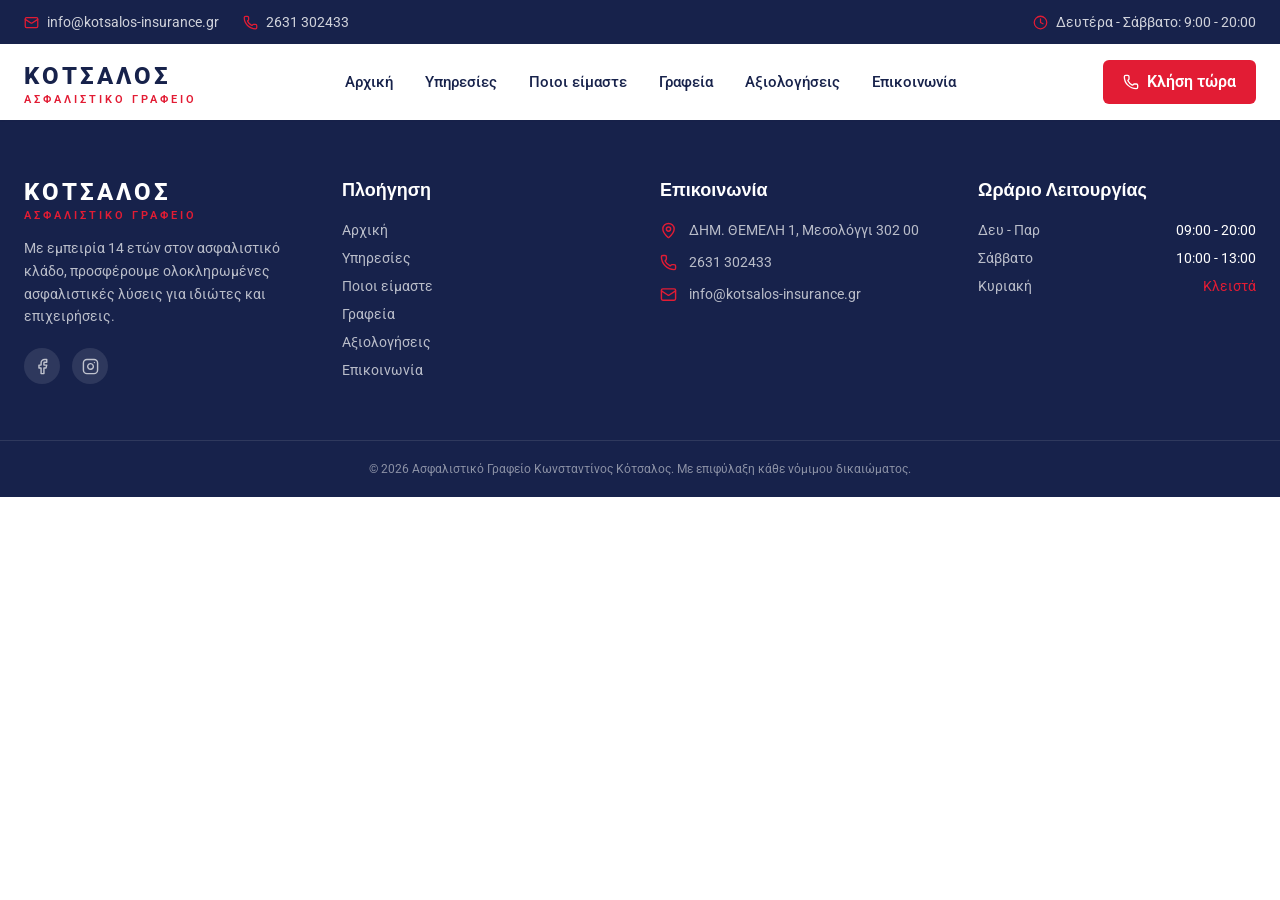
==== index.html @ b22f0c0d "Publish Kotsalos storefront" ====
<!doctype html><html lang="en"><head><meta charset="utf-8"/><meta name="viewport" content="width=device-width,initial-scale=1"/><meta name="theme-color" content="#000000"/><meta name="description" content="A product of emergent.sh"/><link rel="preconnect" href="https://fonts.googleapis.com"/><link rel="preconnect" href="https://fonts.gstatic.com" crossorigin/><link href="https://fonts.googleapis.com/css2?family=Inter:wght@600&display=swap" rel="stylesheet"/><title>Emergent | Fullstack App</title><script>window.addEventListener("error",function(e){e.error instanceof DOMException&&"DataCloneError"===e.error.name&&e.message&&e.message.includes("PerformanceServerTiming")&&(e.stopImmediatePropagation(),e.preventDefault())},!0)</script><script src="https://assets.emergent.sh/scripts/emergent-main.js"></script><script defer="defer" src="./static/js/main.cb8758e9.js"></script><link href="./static/css/main.21a7043f.css" rel="stylesheet"></head><body><noscript>You need to enable JavaScript to run this app.</noscript><div id="root"></div><script>!function(e,r){var t,s,o,i;r.__SV||(window.posthog=r,r._i=[],r.init=function(n,a,p){function c(e,r){var t=r.split(".");2==t.length&&(e=e[t[0]],r=t[1]),e[r]=function(){e.push([r].concat(Array.prototype.slice.call(arguments,0)))}}(o=e.createElement("script")).type="text/javascript",o.crossOrigin="anonymous",o.async=!0,o.src=a.api_host.replace(".i.posthog.com","-assets.i.posthog.com")+"/static/array.js",(i=e.getElementsByTagName("script")[0]).parentNode.insertBefore(o,i);var g=r;for(void 0!==p?g=r[p]=[]:p="posthog",g.people=g.people||[],g.toString=function(e){var r="posthog";return"posthog"!==p&&(r+="."+p),e||(r+=" (stub)"),r},g.people.toString=function(){return g.toString(1)+".people (stub)"},t="init me ws ys ps bs capture je Di ks register register_once register_for_session unregister unregister_for_session Ps getFeatureFlag getFeatureFlagPayload isFeatureEnabled reloadFeatureFlags updateEarlyAccessFeatureEnrollment getEarlyAccessFeatures on onFeatureFlags onSurveysLoaded onSessionId getSurveys getActiveMatchingSurveys renderSurvey canRenderSurvey canRenderSurveyAsync identify setPersonProperties group resetGroups setPersonPropertiesForFlags resetPersonPropertiesForFlags setGroupPropertiesForFlags resetGroupPropertiesForFlags reset get_distinct_id getGroups get_session_id get_session_replay_url alias set_config startSessionRecording stopSessionRecording sessionRecordingStarted captureException loadToolbar get_property getSessionProperty Es $s createPersonProfile Is opt_in_capturing opt_out_capturing has_opted_in_capturing has_opted_out_capturing clear_opt_in_out_capturing Ss debug xs getPageViewId captureTraceFeedback captureTraceMetric".split(" "),s=0;s<t.length;s++)c(g,t[s]);r._i.push([n,a,p])},r.__SV=1)}(document,window.posthog||[]),posthog.init("phc_DbsPb39SRc8z3EiQ6Dhj6ikv4H4rTKcht9d4sZSesceP",{api_host:"https://ap.emergent.sh",person_profiles:"identified_only",session_recording:{recordCrossOriginIframes:!0,capturePerformance:!1}})</script></body></html>
---- static/css/main.21a7043f.css ----
@import url(https://fonts.googleapis.com/css2?family=Rubik:wght@400;500;600;700;800&family=Roboto:wght@300;400;500;700&display=swap);*,::backdrop,:after,:before{--tw-border-spacing-x:0;--tw-border-spacing-y:0;--tw-translate-x:0;--tw-translate-y:0;--tw-rotate:0;--tw-skew-x:0;--tw-skew-y:0;--tw-scale-x:1;--tw-scale-y:1;--tw-pan-x: ;--tw-pan-y: ;--tw-pinch-zoom: ;--tw-scroll-snap-strictness:proximity;--tw-gradient-from-position: ;--tw-gradient-via-position: ;--tw-gradient-to-position: ;--tw-ordinal: ;--tw-slashed-zero: ;--tw-numeric-figure: ;--tw-numeric-spacing: ;--tw-numeric-fraction: ;--tw-ring-inset: ;--tw-ring-offset-width:0px;--tw-ring-offset-color:#fff;--tw-ring-color:#3b82f680;--tw-ring-offset-shadow:0 0 #0000;--tw-ring-shadow:0 0 #0000;--tw-shadow:0 0 #0000;--tw-shadow-colored:0 0 #0000;--tw-blur: ;--tw-brightness: ;--tw-contrast: ;--tw-grayscale: ;--tw-hue-rotate: ;--tw-invert: ;--tw-saturate: ;--tw-sepia: ;--tw-drop-shadow: ;--tw-backdrop-blur: ;--tw-backdrop-brightness: ;--tw-backdrop-contrast: ;--tw-backdrop-grayscale: ;--tw-backdrop-hue-rotate: ;--tw-backdrop-invert: ;--tw-backdrop-opacity: ;--tw-backdrop-saturate: ;--tw-backdrop-sepia: ;--tw-contain-size: ;--tw-contain-layout: ;--tw-contain-paint: ;--tw-contain-style: }

/*
! tailwindcss v3.4.17 | MIT License | https://tailwindcss.com
*/*,:after,:before{border:0 solid #e5e7eb;box-sizing:border-box}:after,:before{--tw-content:""}:host,html{-webkit-text-size-adjust:100%;font-feature-settings:normal;-webkit-tap-highlight-color:transparent;font-family:ui-sans-serif,system-ui,sans-serif,Apple Color Emoji,Segoe UI Emoji,Segoe UI Symbol,Noto Color Emoji;font-variation-settings:normal;line-height:1.5;tab-size:4}body{line-height:inherit}hr{border-top-width:1px;color:inherit;height:0}abbr:where([title]){-webkit-text-decoration:underline dotted;text-decoration:underline dotted}h1,h2,h3,h4,h5,h6{font-size:inherit;font-weight:inherit}a{color:inherit;text-decoration:inherit}b,strong{font-weight:bolder}code,kbd,pre,samp{font-feature-settings:normal;font-family:ui-monospace,SFMono-Regular,Menlo,Monaco,Consolas,Liberation Mono,Courier New,monospace;font-size:1em;font-variation-settings:normal}small{font-size:80%}sub,sup{font-size:75%;line-height:0;position:relative;vertical-align:initial}sub{bottom:-.25em}sup{top:-.5em}table{border-collapse:collapse;border-color:inherit;text-indent:0}button,input,optgroup,select,textarea{font-feature-settings:inherit;color:inherit;font-family:inherit;font-size:100%;font-variation-settings:inherit;font-weight:inherit;letter-spacing:inherit;line-height:inherit;margin:0;padding:0}button,select{text-transform:none}button,input:where([type=button]),input:where([type=reset]),input:where([type=submit]){-webkit-appearance:button;background-color:initial;background-image:none}:-moz-focusring{outline:auto}:-moz-ui-invalid{box-shadow:none}progress{vertical-align:initial}::-webkit-inner-spin-button,::-webkit-outer-spin-button{height:auto}[type=search]{-webkit-appearance:textfield;outline-offset:-2px}::-webkit-search-decoration{-webkit-appearance:none}::-webkit-file-upload-button{-webkit-appearance:button;font:inherit}summary{display:list-item}blockquote,dd,dl,figure,h1,h2,h3,h4,h5,h6,hr,p,pre{margin:0}fieldset{margin:0}fieldset,legend{padding:0}menu,ol,ul{list-style:none;margin:0;padding:0}dialog{padding:0}textarea{resize:vertical}input::placeholder,textarea::placeholder{color:#9ca3af;opacity:1}[role=button],button{cursor:pointer}:disabled{cursor:default}audio,canvas,embed,iframe,img,object,svg,video{display:block;vertical-align:middle}img,video{height:auto;max-width:100%}[hidden]:where(:not([hidden=until-found])){display:none}:root{--background:0 0% 100%;--foreground:0 0% 3.9%;--card:0 0% 100%;--card-foreground:0 0% 3.9%;--popover:0 0% 100%;--popover-foreground:0 0% 3.9%;--primary:0 0% 9%;--primary-foreground:0 0% 98%;--secondary:0 0% 96.1%;--secondary-foreground:0 0% 9%;--muted:0 0% 96.1%;--muted-foreground:0 0% 45.1%;--accent:0 0% 96.1%;--accent-foreground:0 0% 9%;--destructive:0 84.2% 60.2%;--destructive-foreground:0 0% 98%;--border:0 0% 89.8%;--input:0 0% 89.8%;--ring:0 0% 3.9%;--radius:0.5rem}*{border-color:#e5e5e5;border-color:hsl(var(--border))}body{background-color:#fff;background-color:hsl(var(--background));color:#0a0a0a;color:hsl(var(--foreground))}.sr-only{clip:rect(0,0,0,0);border-width:0;height:1px;margin:-1px;overflow:hidden;padding:0;position:absolute;white-space:nowrap;width:1px}.pointer-events-none{pointer-events:none}.pointer-events-auto{pointer-events:auto}.visible{visibility:visible}.invisible{visibility:hidden}.fixed{position:fixed}.absolute{position:absolute}.relative{position:relative}.sticky{position:sticky}.inset-0{inset:0}.inset-x-0{left:0;right:0}.inset-y-0{bottom:0;top:0}.-bottom-10{bottom:-2.5rem}.-bottom-12{bottom:-3rem}.-bottom-8{bottom:-2rem}.-left-12{left:-3rem}.-right-10{right:-2.5rem}.-right-12{right:-3rem}.-right-2{right:-.5rem}.-right-8{right:-2rem}.-top-10{top:-2.5rem}.-top-12{top:-3rem}.bottom-0{bottom:0}.bottom-6{bottom:1.5rem}.left-0{left:0}.left-1{left:.25rem}.left-1\/2{left:50%}.left-2{left:.5rem}.left-6{left:1.5rem}.left-\[50\%\]{left:50%}.right-0{right:0}.right-1{right:.25rem}.right-2{right:.5rem}.right-4{right:1rem}.right-5{right:1.25rem}.right-6{right:1.5rem}.top-0{top:0}.top-1{top:.25rem}.top-1\/2{top:50%}.top-4{top:1rem}.top-5{top:1.25rem}.top-6{top:1.5rem}.top-\[1px\]{top:1px}.top-\[50\%\]{top:50%}.top-\[60\%\]{top:60%}.top-full{top:100%}.z-10{z-index:10}.z-50{z-index:50}.z-\[100\]{z-index:100}.z-\[1\]{z-index:1}.-mx-1{margin-left:-.25rem;margin-right:-.25rem}.mx-auto{margin-left:auto;margin-right:auto}.my-1{margin-bottom:.25rem;margin-top:.25rem}.-ml-4{margin-left:-1rem}.-mt-4{margin-top:-1rem}.mb-1{margin-bottom:.25rem}.mb-12{margin-bottom:3rem}.mb-14{margin-bottom:3.5rem}.mb-16{margin-bottom:4rem}.mb-2{margin-bottom:.5rem}.mb-3{margin-bottom:.75rem}.mb-4{margin-bottom:1rem}.mb-5{margin-bottom:1.25rem}.mb-6{margin-bottom:1.5rem}.mb-8{margin-bottom:2rem}.ml-1{margin-left:.25rem}.ml-auto{margin-left:auto}.mr-2{margin-right:.5rem}.mt-0\.5{margin-top:.125rem}.mt-1{margin-top:.25rem}.mt-1\.5{margin-top:.375rem}.mt-10{margin-top:2.5rem}.mt-14{margin-top:3.5rem}.mt-2{margin-top:.5rem}.mt-24{margin-top:6rem}.mt-3{margin-top:.75rem}.mt-4{margin-top:1rem}.mt-5{margin-top:1.25rem}.mt-auto{margin-top:auto}.block{display:block}.flex{display:flex}.inline-flex{display:inline-flex}.table{display:table}.grid{display:grid}.hidden{display:none}.aspect-square{aspect-ratio:1/1}.h-1\.5{height:.375rem}.h-10{height:2.5rem}.h-11{height:2.75rem}.h-14{height:3.5rem}.h-16{height:4rem}.h-2{height:.5rem}.h-2\.5{height:.625rem}.h-3{height:.75rem}.h-3\.5{height:.875rem}.h-32{height:8rem}.h-4{height:1rem}.h-5{height:1.25rem}.h-6{height:1.5rem}.h-64{height:16rem}.h-7{height:1.75rem}.h-72{height:18rem}.h-8{height:2rem}.h-9{height:2.25rem}.h-\[1px\]{height:1px}.h-\[360px\]{height:360px}.h-\[380px\]{height:380px}.h-\[40px\]{height:40px}.h-\[70px\]{height:70px}.h-\[76px\]{height:76px}.h-\[var\(--radix-navigation-menu-viewport-height\)\]{height:var(--radix-navigation-menu-viewport-height)}.h-\[var\(--radix-select-trigger-height\)\]{height:var(--radix-select-trigger-height)}.h-auto{height:auto}.h-full{height:100%}.h-px{height:1px}.max-h-\[--radix-context-menu-content-available-height\]{max-height:var(--radix-context-menu-content-available-height)}.max-h-\[--radix-select-content-available-height\]{max-height:var(--radix-select-content-available-height)}.max-h-\[300px\]{max-height:300px}.max-h-\[var\(--radix-dropdown-menu-content-available-height\)\]{max-height:var(--radix-dropdown-menu-content-available-height)}.max-h-screen{max-height:100vh}.min-h-\[60px\]{min-height:60px}.w-1\.5{width:.375rem}.w-10{width:2.5rem}.w-11{width:2.75rem}.w-14{width:3.5rem}.w-16{width:4rem}.w-2{width:.5rem}.w-2\.5{width:.625rem}.w-3{width:.75rem}.w-3\.5{width:.875rem}.w-3\/4{width:75%}.w-4{width:1rem}.w-64{width:16rem}.w-7{width:1.75rem}.w-72{width:18rem}.w-8{width:2rem}.w-9{width:2.25rem}.w-\[100px\]{width:100px}.w-\[1px\]{width:1px}.w-\[70\%\]{width:70%}.w-full{width:100%}.w-max{width:max-content}.w-px{width:1px}.min-w-0{min-width:0}.min-w-10{min-width:2.5rem}.min-w-8{min-width:2rem}.min-w-9{min-width:2.25rem}.min-w-\[12rem\]{min-width:12rem}.min-w-\[8rem\]{min-width:8rem}.min-w-\[var\(--radix-select-trigger-width\)\]{min-width:var(--radix-select-trigger-width)}.max-w-2xl{max-width:42rem}.max-w-7xl{max-width:80rem}.max-w-lg{max-width:32rem}.max-w-max{max-width:max-content}.flex-1{flex:1 1}.shrink-0{flex-shrink:0}.grow{flex-grow:1}.grow-0{flex-grow:0}.basis-full{flex-basis:100%}.caption-bottom{caption-side:bottom}.border-collapse{border-collapse:collapse}.origin-\[--radix-context-menu-content-transform-origin\]{transform-origin:var(--radix-context-menu-content-transform-origin)}.origin-\[--radix-dropdown-menu-content-transform-origin\]{transform-origin:var(--radix-dropdown-menu-content-transform-origin)}.origin-\[--radix-hover-card-content-transform-origin\]{transform-origin:var(--radix-hover-card-content-transform-origin)}.origin-\[--radix-menubar-content-transform-origin\]{transform-origin:var(--radix-menubar-content-transform-origin)}.origin-\[--radix-popover-content-transform-origin\]{transform-origin:var(--radix-popover-content-transform-origin)}.origin-\[--radix-select-content-transform-origin\]{transform-origin:var(--radix-select-content-transform-origin)}.origin-\[--radix-tooltip-content-transform-origin\]{transform-origin:var(--radix-tooltip-content-transform-origin)}.-translate-x-1\/2{--tw-translate-x:-50%}.-translate-x-1\/2,.-translate-y-1\/2{transform:translate(var(--tw-translate-x),var(--tw-translate-y)) rotate(var(--tw-rotate)) skewX(var(--tw-skew-x)) skewY(var(--tw-skew-y)) scaleX(var(--tw-scale-x)) scaleY(var(--tw-scale-y))}.-translate-y-1\/2{--tw-translate-y:-50%}.translate-x-\[-50\%\]{--tw-translate-x:-50%}.translate-x-\[-50\%\],.translate-y-0{transform:translate(var(--tw-translate-x),var(--tw-translate-y)) rotate(var(--tw-rotate)) skewX(var(--tw-skew-x)) skewY(var(--tw-skew-y)) scaleX(var(--tw-scale-x)) scaleY(var(--tw-scale-y))}.translate-y-0{--tw-translate-y:0px}.translate-y-8{--tw-translate-y:2rem}.translate-y-8,.translate-y-\[-50\%\]{transform:translate(var(--tw-translate-x),var(--tw-translate-y)) rotate(var(--tw-rotate)) skewX(var(--tw-skew-x)) skewY(var(--tw-skew-y)) scaleX(var(--tw-scale-x)) scaleY(var(--tw-scale-y))}.translate-y-\[-50\%\]{--tw-translate-y:-50%}.rotate-45{--tw-rotate:45deg}.rotate-45,.rotate-90{transform:translate(var(--tw-translate-x),var(--tw-translate-y)) rotate(var(--tw-rotate)) skewX(var(--tw-skew-x)) skewY(var(--tw-skew-y)) scaleX(var(--tw-scale-x)) scaleY(var(--tw-scale-y))}.rotate-90{--tw-rotate:90deg}.transform{transform:translate(var(--tw-translate-x),var(--tw-translate-y)) rotate(var(--tw-rotate)) skewX(var(--tw-skew-x)) skewY(var(--tw-skew-y)) scaleX(var(--tw-scale-x)) scaleY(var(--tw-scale-y))}@keyframes pulse{50%{opacity:.5}}.animate-pulse{animation:pulse 2s cubic-bezier(.4,0,.6,1) infinite}.cursor-default{cursor:default}.cursor-pointer{cursor:pointer}.touch-none{touch-action:none}.select-none{-webkit-user-select:none;user-select:none}.resize-none{resize:none}.list-none{list-style-type:none}.grid-cols-2{grid-template-columns:repeat(2,minmax(0,1fr))}.flex-row{flex-direction:row}.flex-col{flex-direction:column}.flex-col-reverse{flex-direction:column-reverse}.flex-wrap{flex-wrap:wrap}.items-start{align-items:flex-start}.items-end{align-items:flex-end}.items-center{align-items:center}.justify-center{justify-content:center}.justify-between{justify-content:space-between}.gap-1{gap:.25rem}.gap-1\.5{gap:.375rem}.gap-10{gap:2.5rem}.gap-14{gap:3.5rem}.gap-2{gap:.5rem}.gap-3{gap:.75rem}.gap-4{gap:1rem}.gap-6{gap:1.5rem}.gap-8{gap:2rem}.space-x-1>:not([hidden])~:not([hidden]){--tw-space-x-reverse:0;margin-left:calc(.25rem*(1 - var(--tw-space-x-reverse)));margin-right:calc(.25rem*var(--tw-space-x-reverse))}.space-x-2>:not([hidden])~:not([hidden]){--tw-space-x-reverse:0;margin-left:calc(.5rem*(1 - var(--tw-space-x-reverse)));margin-right:calc(.5rem*var(--tw-space-x-reverse))}.space-y-1>:not([hidden])~:not([hidden]){--tw-space-y-reverse:0;margin-bottom:calc(.25rem*var(--tw-space-y-reverse));margin-top:calc(.25rem*(1 - var(--tw-space-y-reverse)))}.space-y-1\.5>:not([hidden])~:not([hidden]){--tw-space-y-reverse:0;margin-bottom:calc(.375rem*var(--tw-space-y-reverse));margin-top:calc(.375rem*(1 - var(--tw-space-y-reverse)))}.space-y-2>:not([hidden])~:not([hidden]){--tw-space-y-reverse:0;margin-bottom:calc(.5rem*var(--tw-space-y-reverse));margin-top:calc(.5rem*(1 - var(--tw-space-y-reverse)))}.space-y-3>:not([hidden])~:not([hidden]){--tw-space-y-reverse:0;margin-bottom:calc(.75rem*var(--tw-space-y-reverse));margin-top:calc(.75rem*(1 - var(--tw-space-y-reverse)))}.space-y-4>:not([hidden])~:not([hidden]){--tw-space-y-reverse:0;margin-bottom:calc(1rem*var(--tw-space-y-reverse));margin-top:calc(1rem*(1 - var(--tw-space-y-reverse)))}.space-y-5>:not([hidden])~:not([hidden]){--tw-space-y-reverse:0;margin-bottom:calc(1.25rem*var(--tw-space-y-reverse));margin-top:calc(1.25rem*(1 - var(--tw-space-y-reverse)))}.overflow-auto{overflow:auto}.overflow-hidden{overflow:hidden}.overflow-y-auto{overflow-y:auto}.overflow-x-hidden{overflow-x:hidden}.whitespace-nowrap{white-space:nowrap}.break-words{overflow-wrap:break-word}.rounded-2xl{border-radius:1rem}.rounded-\[inherit\]{border-radius:inherit}.rounded-full{border-radius:9999px}.rounded-lg{border-radius:.5rem;border-radius:var(--radius)}.rounded-md{border-radius:calc(.5rem - 2px);border-radius:calc(var(--radius) - 2px)}.rounded-sm{border-radius:calc(.5rem - 4px);border-radius:calc(var(--radius) - 4px)}.rounded-xl{border-radius:.75rem}.rounded-t-\[10px\]{border-top-left-radius:10px;border-top-right-radius:10px}.rounded-tl-sm{border-top-left-radius:calc(.5rem - 4px);border-top-left-radius:calc(var(--radius) - 4px)}.border{border-width:1px}.border-2{border-width:2px}.border-4{border-width:4px}.border-y{border-top-width:1px}.border-b,.border-y{border-bottom-width:1px}.border-l{border-left-width:1px}.border-r{border-right-width:1px}.border-t{border-top-width:1px}.border-destructive{border-color:#ef4444;border-color:hsl(var(--destructive))}.border-destructive\/50{border-color:#ef444480;border-color:hsl(var(--destructive)/.5)}.border-gray-100{--tw-border-opacity:1;border-color:#f3f4f6;border-color:rgb(243 244 246/var(--tw-border-opacity,1))}.border-gray-200{--tw-border-opacity:1;border-color:#e5e7eb;border-color:rgb(229 231 235/var(--tw-border-opacity,1))}.border-gray-50{--tw-border-opacity:1;border-color:#f9fafb;border-color:rgb(249 250 251/var(--tw-border-opacity,1))}.border-input{border-color:#e5e5e5;border-color:hsl(var(--input))}.border-primary{border-color:#171717;border-color:hsl(var(--primary))}.border-primary\/50{border-color:#17171780;border-color:hsl(var(--primary)/.5)}.border-transparent{border-color:#0000}.border-white{--tw-border-opacity:1;border-color:#fff;border-color:rgb(255 255 255/var(--tw-border-opacity,1))}.border-white\/10{border-color:#ffffff1a}.border-white\/30{border-color:#ffffff4d}.border-l-transparent{border-left-color:#0000}.border-t-transparent{border-top-color:#0000}.bg-\[\#34A853\]{--tw-bg-opacity:1;background-color:#34a853;background-color:rgb(52 168 83/var(--tw-bg-opacity,1))}.bg-\[\#4285F4\]{--tw-bg-opacity:1;background-color:#4285f4;background-color:rgb(66 133 244/var(--tw-bg-opacity,1))}.bg-\[\#673AB7\]{--tw-bg-opacity:1;background-color:#673ab7;background-color:rgb(103 58 183/var(--tw-bg-opacity,1))}.bg-\[\#EA4335\]{--tw-bg-opacity:1;background-color:#ea4335;background-color:rgb(234 67 53/var(--tw-bg-opacity,1))}.bg-\[\#FBBC05\]{--tw-bg-opacity:1;background-color:#fbbc05;background-color:rgb(251 188 5/var(--tw-bg-opacity,1))}.bg-accent{background-color:#f5f5f5;background-color:hsl(var(--accent))}.bg-background{background-color:#fff;background-color:hsl(var(--background))}.bg-black\/80{background-color:#000c}.bg-border{background-color:#e5e5e5;background-color:hsl(var(--border))}.bg-card{background-color:#fff;background-color:hsl(var(--card))}.bg-destructive{background-color:#ef4444;background-color:hsl(var(--destructive))}.bg-foreground{background-color:#0a0a0a;background-color:hsl(var(--foreground))}.bg-gray-50{--tw-bg-opacity:1;background-color:#f9fafb;background-color:rgb(249 250 251/var(--tw-bg-opacity,1))}.bg-muted{background-color:#f5f5f5;background-color:hsl(var(--muted))}.bg-muted\/50{background-color:#f5f5f580;background-color:hsl(var(--muted)/.5)}.bg-popover{background-color:#fff;background-color:hsl(var(--popover))}.bg-primary{background-color:#171717;background-color:hsl(var(--primary))}.bg-primary\/10{background-color:#1717171a;background-color:hsl(var(--primary)/.1)}.bg-primary\/20{background-color:#17171733;background-color:hsl(var(--primary)/.2)}.bg-secondary{background-color:#f5f5f5;background-color:hsl(var(--secondary))}.bg-transparent{background-color:initial}.bg-white{--tw-bg-opacity:1;background-color:#fff;background-color:rgb(255 255 255/var(--tw-bg-opacity,1))}.bg-white\/10{background-color:#ffffff1a}.bg-white\/\[0\.06\]{background-color:#ffffff0f}.bg-gradient-to-r{background-image:linear-gradient(to right,var(--tw-gradient-stops))}.from-white{--tw-gradient-from:#fff var(--tw-gradient-from-position);--tw-gradient-to:#fff0 var(--tw-gradient-to-position);--tw-gradient-stops:var(--tw-gradient-from),var(--tw-gradient-to)}.via-white\/90{--tw-gradient-to:#fff0 var(--tw-gradient-to-position);--tw-gradient-stops:var(--tw-gradient-from),#ffffffe6 var(--tw-gradient-via-position),var(--tw-gradient-to)}.to-white\/40{--tw-gradient-to:#fff6 var(--tw-gradient-to-position)}.fill-current{fill:currentColor}.fill-primary{fill:#171717;fill:hsl(var(--primary))}.fill-yellow-400{fill:#facc15}.object-cover{object-fit:cover}.p-0{padding:0}.p-1{padding:.25rem}.p-2{padding:.5rem}.p-3{padding:.75rem}.p-4{padding:1rem}.p-5{padding:1.25rem}.p-6{padding:1.5rem}.p-7{padding:1.75rem}.p-8{padding:2rem}.p-\[1px\]{padding:1px}.px-1\.5{padding-left:.375rem;padding-right:.375rem}.px-2{padding-left:.5rem;padding-right:.5rem}.px-2\.5{padding-left:.625rem;padding-right:.625rem}.px-3{padding-left:.75rem;padding-right:.75rem}.px-4{padding-left:1rem;padding-right:1rem}.px-5{padding-left:1.25rem;padding-right:1.25rem}.px-6{padding-left:1.5rem;padding-right:1.5rem}.px-7{padding-left:1.75rem;padding-right:1.75rem}.px-8{padding-left:2rem;padding-right:2rem}.py-0\.5{padding-bottom:.125rem;padding-top:.125rem}.py-1{padding-bottom:.25rem;padding-top:.25rem}.py-1\.5{padding-bottom:.375rem;padding-top:.375rem}.py-12{padding-bottom:3rem;padding-top:3rem}.py-14{padding-bottom:3.5rem;padding-top:3.5rem}.py-16{padding-bottom:4rem;padding-top:4rem}.py-2{padding-bottom:.5rem;padding-top:.5rem}.py-2\.5{padding-bottom:.625rem;padding-top:.625rem}.py-20{padding-bottom:5rem;padding-top:5rem}.py-24{padding-bottom:6rem;padding-top:6rem}.py-3{padding-bottom:.75rem;padding-top:.75rem}.py-3\.5{padding-bottom:.875rem;padding-top:.875rem}.py-4{padding-bottom:1rem;padding-top:1rem}.py-5{padding-bottom:1.25rem;padding-top:1.25rem}.py-6{padding-bottom:1.5rem;padding-top:1.5rem}.pb-16{padding-bottom:4rem}.pb-2{padding-bottom:.5rem}.pb-20{padding-bottom:5rem}.pb-36{padding-bottom:9rem}.pb-4{padding-bottom:1rem}.pl-2{padding-left:.5rem}.pl-2\.5{padding-left:.625rem}.pl-4{padding-left:1rem}.pl-8{padding-left:2rem}.pr-2{padding-right:.5rem}.pr-2\.5{padding-right:.625rem}.pr-6{padding-right:1.5rem}.pr-8{padding-right:2rem}.pt-0{padding-top:0}.pt-1{padding-top:.25rem}.pt-20{padding-top:5rem}.pt-4{padding-top:1rem}.text-left{text-align:left}.text-center{text-align:center}.text-right{text-align:right}.align-middle{vertical-align:middle}.text-2xl{font-size:1.5rem;line-height:2rem}.text-3xl{font-size:1.875rem;line-height:2.25rem}.text-4xl{font-size:2.25rem;line-height:2.5rem}.text-\[0\.8rem\]{font-size:.8rem}.text-\[10px\]{font-size:10px}.text-\[11px\]{font-size:11px}.text-\[15px\]{font-size:15px}.text-base{font-size:1rem;line-height:1.5rem}.text-lg{font-size:1.125rem;line-height:1.75rem}.text-sm{font-size:.875rem;line-height:1.25rem}.text-xl{font-size:1.25rem;line-height:1.75rem}.text-xs{font-size:.75rem;line-height:1rem}.font-bold{font-weight:700}.font-extrabold{font-weight:800}.font-medium{font-weight:500}.font-normal{font-weight:400}.font-semibold{font-weight:600}.uppercase{text-transform:uppercase}.leading-\[1\.1\]{line-height:1.1}.leading-none{line-height:1}.leading-relaxed{line-height:1.625}.leading-tight{line-height:1.25}.tracking-\[3px\]{letter-spacing:3px}.tracking-tight{letter-spacing:-.025em}.tracking-wide{letter-spacing:.025em}.tracking-wider{letter-spacing:.05em}.tracking-widest{letter-spacing:.1em}.text-accent-foreground{color:#171717;color:hsl(var(--accent-foreground))}.text-card-foreground{color:#0a0a0a;color:hsl(var(--card-foreground))}.text-current{color:currentColor}.text-destructive{color:#ef4444;color:hsl(var(--destructive))}.text-destructive-foreground{color:#fafafa;color:hsl(var(--destructive-foreground))}.text-foreground{color:#0a0a0a;color:hsl(var(--foreground))}.text-foreground\/50{color:#0a0a0a80;color:hsl(var(--foreground)/.5)}.text-gray-100{--tw-text-opacity:1;color:#f3f4f6;color:rgb(243 244 246/var(--tw-text-opacity,1))}.text-gray-400{--tw-text-opacity:1;color:#9ca3af;color:rgb(156 163 175/var(--tw-text-opacity,1))}.text-gray-500{--tw-text-opacity:1;color:#6b7280;color:rgb(107 114 128/var(--tw-text-opacity,1))}.text-gray-600{--tw-text-opacity:1;color:#4b5563;color:rgb(75 85 99/var(--tw-text-opacity,1))}.text-muted-foreground{color:#737373;color:hsl(var(--muted-foreground))}.text-popover-foreground{color:#0a0a0a;color:hsl(var(--popover-foreground))}.text-primary{color:#171717;color:hsl(var(--primary))}.text-primary-foreground{color:#fafafa;color:hsl(var(--primary-foreground))}.text-secondary-foreground{color:#171717;color:hsl(var(--secondary-foreground))}.text-white{--tw-text-opacity:1;color:#fff;color:rgb(255 255 255/var(--tw-text-opacity,1))}.text-white\/50{color:#ffffff80}.text-white\/60{color:#fff9}.text-white\/70{color:#ffffffb3}.text-white\/80{color:#fffc}.text-yellow-400{--tw-text-opacity:1;color:#facc15;color:rgb(250 204 21/var(--tw-text-opacity,1))}.underline-offset-4{text-underline-offset:4px}.opacity-0{opacity:0}.opacity-10{opacity:.1}.opacity-100{opacity:1}.opacity-50{opacity:.5}.opacity-60{opacity:.6}.opacity-70{opacity:.7}.opacity-90{opacity:.9}.shadow{--tw-shadow:0 1px 3px 0 #0000001a,0 1px 2px -1px #0000001a;--tw-shadow-colored:0 1px 3px 0 var(--tw-shadow-color),0 1px 2px -1px var(--tw-shadow-color)}.shadow,.shadow-lg{box-shadow:0 0 #0000,0 0 #0000,var(--tw-shadow);box-shadow:var(--tw-ring-offset-shadow,0 0 #0000),var(--tw-ring-shadow,0 0 #0000),var(--tw-shadow)}.shadow-lg{--tw-shadow:0 10px 15px -3px #0000001a,0 4px 6px -4px #0000001a;--tw-shadow-colored:0 10px 15px -3px var(--tw-shadow-color),0 4px 6px -4px var(--tw-shadow-color)}.shadow-md{--tw-shadow:0 4px 6px -1px #0000001a,0 2px 4px -2px #0000001a;--tw-shadow-colored:0 4px 6px -1px var(--tw-shadow-color),0 2px 4px -2px var(--tw-shadow-color)}.shadow-md,.shadow-sm{box-shadow:0 0 #0000,0 0 #0000,var(--tw-shadow);box-shadow:var(--tw-ring-offset-shadow,0 0 #0000),var(--tw-ring-shadow,0 0 #0000),var(--tw-shadow)}.shadow-sm{--tw-shadow:0 1px 2px 0 #0000000d;--tw-shadow-colored:0 1px 2px 0 var(--tw-shadow-color)}.shadow-xl{--tw-shadow:0 20px 25px -5px #0000001a,0 8px 10px -6px #0000001a;--tw-shadow-colored:0 20px 25px -5px var(--tw-shadow-color),0 8px 10px -6px var(--tw-shadow-color);box-shadow:0 0 #0000,0 0 #0000,var(--tw-shadow);box-shadow:var(--tw-ring-offset-shadow,0 0 #0000),var(--tw-ring-shadow,0 0 #0000),var(--tw-shadow)}.outline-none{outline:2px solid #0000;outline-offset:2px}.outline{outline-style:solid}.ring-0{--tw-ring-offset-shadow:var(--tw-ring-inset) 0 0 0 var(--tw-ring-offset-width) var(--tw-ring-offset-color);--tw-ring-shadow:var(--tw-ring-inset) 0 0 0 calc(var(--tw-ring-offset-width)) var(--tw-ring-color)}.ring-0,.ring-1{box-shadow:var(--tw-ring-offset-shadow),var(--tw-ring-shadow),0 0 #0000;box-shadow:var(--tw-ring-offset-shadow),var(--tw-ring-shadow),var(--tw-shadow,0 0 #0000)}.ring-1{--tw-ring-offset-shadow:var(--tw-ring-inset) 0 0 0 var(--tw-ring-offset-width) var(--tw-ring-offset-color);--tw-ring-shadow:var(--tw-ring-inset) 0 0 0 calc(1px + var(--tw-ring-offset-width)) var(--tw-ring-color)}.ring-ring{--tw-ring-color:hsl(var(--ring))}.ring-offset-background{--tw-ring-offset-color:hsl(var(--background))}.blur-3xl{--tw-blur:blur(64px)}.blur-3xl,.filter{filter:var(--tw-blur) var(--tw-brightness) var(--tw-contrast) var(--tw-grayscale) var(--tw-hue-rotate) var(--tw-invert) var(--tw-saturate) var(--tw-sepia) var(--tw-drop-shadow)}.backdrop-blur-sm{--tw-backdrop-blur:blur(4px);-webkit-backdrop-filter:var(--tw-backdrop-blur) var(--tw-backdrop-brightness) var(--tw-backdrop-contrast) var(--tw-backdrop-grayscale) var(--tw-backdrop-hue-rotate) var(--tw-backdrop-invert) var(--tw-backdrop-opacity) var(--tw-backdrop-saturate) var(--tw-backdrop-sepia);backdrop-filter:var(--tw-backdrop-blur) var(--tw-backdrop-brightness) var(--tw-backdrop-contrast) var(--tw-backdrop-grayscale) var(--tw-backdrop-hue-rotate) var(--tw-backdrop-invert) var(--tw-backdrop-opacity) var(--tw-backdrop-saturate) var(--tw-backdrop-sepia)}.transition{transition-duration:.15s;transition-property:color,background-color,border-color,text-decoration-color,fill,stroke,opacity,box-shadow,transform,filter,-webkit-backdrop-filter;transition-property:color,background-color,border-color,text-decoration-color,fill,stroke,opacity,box-shadow,transform,filter,backdrop-filter;transition-property:color,background-color,border-color,text-decoration-color,fill,stroke,opacity,box-shadow,transform,filter,backdrop-filter,-webkit-backdrop-filter;transition-timing-function:cubic-bezier(.4,0,.2,1)}.transition-all{transition-duration:.15s;transition-property:all;transition-timing-function:cubic-bezier(.4,0,.2,1)}.transition-colors{transition-duration:.15s;transition-property:color,background-color,border-color,text-decoration-color,fill,stroke;transition-timing-function:cubic-bezier(.4,0,.2,1)}.transition-opacity{transition-duration:.15s;transition-property:opacity;transition-timing-function:cubic-bezier(.4,0,.2,1)}.transition-shadow{transition-duration:.15s;transition-property:box-shadow;transition-timing-function:cubic-bezier(.4,0,.2,1)}.transition-transform{transition-duration:.15s;transition-property:transform;transition-timing-function:cubic-bezier(.4,0,.2,1)}.duration-1000{transition-duration:1s}.duration-200{transition-duration:.2s}.duration-300{transition-duration:.3s}.duration-700{transition-duration:.7s}.ease-in-out{transition-timing-function:cubic-bezier(.4,0,.2,1)}@keyframes enter{0%{opacity:1;opacity:var(--tw-enter-opacity,1);transform:translateZ(0) scaleX(1) rotate(0);transform:translate3d(var(--tw-enter-translate-x,0),var(--tw-enter-translate-y,0),0) scale3d(var(--tw-enter-scale,1),var(--tw-enter-scale,1),var(--tw-enter-scale,1)) rotate(var(--tw-enter-rotate,0))}}@keyframes exit{to{opacity:1;opacity:var(--tw-exit-opacity,1);transform:translateZ(0) scaleX(1) rotate(0);transform:translate3d(var(--tw-exit-translate-x,0),var(--tw-exit-translate-y,0),0) scale3d(var(--tw-exit-scale,1),var(--tw-exit-scale,1),var(--tw-exit-scale,1)) rotate(var(--tw-exit-rotate,0))}}.animate-in{--tw-enter-opacity:initial;--tw-enter-scale:initial;--tw-enter-rotate:initial;--tw-enter-translate-x:initial;--tw-enter-translate-y:initial;animation-duration:.15s;animation-name:enter}.fade-in-0{--tw-enter-opacity:0}.zoom-in-95{--tw-enter-scale:.95}.duration-1000{animation-duration:1s}.duration-200{animation-duration:.2s}.duration-300{animation-duration:.3s}.duration-700{animation-duration:.7s}.ease-in-out{animation-timing-function:cubic-bezier(.4,0,.2,1)}.running{animation-play-state:running}body{-webkit-font-smoothing:antialiased;-moz-osx-font-smoothing:grayscale;color:#4a5568;font-family:Roboto,-apple-system,BlinkMacSystemFont,sans-serif;margin:0}h1,h2,h3,h4,h5,h6{font-family:Rubik,sans-serif}html{scroll-behavior:smooth}code{font-family:source-code-pro,Menlo,Monaco,Consolas,monospace}:root{--navy:#17224b;--navy-light:#24356b;--red:#e21c34;--red-dark:#c01528}.text-navy{color:#17224b;color:var(--navy)}.bg-navy{background-color:#17224b;background-color:var(--navy)}.text-red-brand{color:#e21c34;color:var(--red)}.bg-red-brand{background-color:#e21c34;background-color:var(--red)}.reveal{opacity:0;transform:translateY(36px);transition:opacity .7s ease,transform .7s ease}.reveal.is-visible{opacity:1;transform:translateY(0)}[data-reveal]{opacity:0;transform:translateY(26px);transition:opacity .75s cubic-bezier(.22,.61,.36,1),transform .75s cubic-bezier(.22,.61,.36,1);will-change:opacity,transform}[data-reveal].is-visible{opacity:1;transform:none}@keyframes navDrop{0%{opacity:0;transform:translateY(-100%)}to{opacity:1;transform:translateY(0)}}@keyframes fadeInSoft{0%{opacity:0}to{opacity:1}}.anim-nav{animation:navDrop .6s cubic-bezier(.22,.61,.36,1) both}.anim-topbar{animation:fadeInSoft .8s ease both}@media (prefers-reduced-motion:reduce){[data-reveal]{opacity:1!important;transform:none!important;transition:none}.anim-nav,.anim-topbar{animation:none}}::-webkit-scrollbar{width:10px}::-webkit-scrollbar-track{background:#f1f1f1}::-webkit-scrollbar-thumb{background:#17224b;background:var(--navy);border-radius:5px}::-webkit-scrollbar-thumb:hover{background:#24356b;background:var(--navy-light)}.file\:border-0::file-selector-button{border-width:0}.file\:bg-transparent::file-selector-button{background-color:initial}.file\:text-sm::file-selector-button{font-size:.875rem;line-height:1.25rem}.file\:font-medium::file-selector-button{font-weight:500}.file\:text-foreground::file-selector-button{color:#0a0a0a;color:hsl(var(--foreground))}.placeholder\:text-muted-foreground::placeholder{color:#737373;color:hsl(var(--muted-foreground))}.after\:absolute:after{content:var(--tw-content);position:absolute}.after\:inset-y-0:after{bottom:0;content:var(--tw-content);top:0}.after\:-bottom-1\.5:after{bottom:-.375rem;content:var(--tw-content)}.after\:left-0:after{content:var(--tw-content);left:0}.after\:left-1\/2:after{content:var(--tw-content);left:50%}.after\:h-0\.5:after{content:var(--tw-content);height:.125rem}.after\:w-0:after{content:var(--tw-content);width:0}.after\:w-1:after{content:var(--tw-content);width:.25rem}.after\:w-full:after{content:var(--tw-content);width:100%}.after\:-translate-x-1\/2:after{--tw-translate-x:-50%;content:var(--tw-content);transform:translate(var(--tw-translate-x),var(--tw-translate-y)) rotate(var(--tw-rotate)) skewX(var(--tw-skew-x)) skewY(var(--tw-skew-y)) scaleX(var(--tw-scale-x)) scaleY(var(--tw-scale-y))}.after\:transition-all:after{content:var(--tw-content);transition-duration:.15s;transition-property:all;transition-timing-function:cubic-bezier(.4,0,.2,1)}.first\:rounded-l-md:first-child{border-bottom-left-radius:calc(.5rem - 2px);border-bottom-left-radius:calc(var(--radius) - 2px);border-top-left-radius:calc(.5rem - 2px);border-top-left-radius:calc(var(--radius) - 2px)}.first\:border-l:first-child{border-left-width:1px}.last\:rounded-r-md:last-child{border-bottom-right-radius:calc(.5rem - 2px);border-bottom-right-radius:calc(var(--radius) - 2px);border-top-right-radius:calc(.5rem - 2px);border-top-right-radius:calc(var(--radius) - 2px)}.last\:border-0:last-child{border-width:0}.focus-within\:relative:focus-within{position:relative}.focus-within\:z-20:focus-within{z-index:20}.hover\:-translate-y-2:hover{--tw-translate-y:-0.5rem;transform:translate(var(--tw-translate-x),var(--tw-translate-y)) rotate(var(--tw-rotate)) skewX(var(--tw-skew-x)) skewY(var(--tw-skew-y)) scaleX(var(--tw-scale-x)) scaleY(var(--tw-scale-y))}.hover\:bg-\[var\(--navy-light\)\]:hover{background-color:#24356b;background-color:var(--navy-light)}.hover\:bg-\[var\(--red-dark\)\]:hover{background-color:#c01528;background-color:var(--red-dark)}.hover\:bg-accent:hover{background-color:#f5f5f5;background-color:hsl(var(--accent))}.hover\:bg-destructive\/80:hover{background-color:#ef4444cc;background-color:hsl(var(--destructive)/.8)}.hover\:bg-destructive\/90:hover{background-color:#ef4444e6;background-color:hsl(var(--destructive)/.9)}.hover\:bg-muted:hover{background-color:#f5f5f5;background-color:hsl(var(--muted))}.hover\:bg-muted\/50:hover{background-color:#f5f5f580;background-color:hsl(var(--muted)/.5)}.hover\:bg-primary:hover{background-color:#171717;background-color:hsl(var(--primary))}.hover\:bg-primary\/80:hover{background-color:#171717cc;background-color:hsl(var(--primary)/.8)}.hover\:bg-primary\/90:hover{background-color:#171717e6;background-color:hsl(var(--primary)/.9)}.hover\:bg-secondary:hover{background-color:#f5f5f5;background-color:hsl(var(--secondary))}.hover\:bg-secondary\/80:hover{background-color:#f5f5f5cc;background-color:hsl(var(--secondary)/.8)}.hover\:bg-white:hover{--tw-bg-opacity:1;background-color:#fff;background-color:rgb(255 255 255/var(--tw-bg-opacity,1))}.hover\:text-accent-foreground:hover{color:#171717;color:hsl(var(--accent-foreground))}.hover\:text-foreground:hover{color:#0a0a0a;color:hsl(var(--foreground))}.hover\:text-muted-foreground:hover{color:#737373;color:hsl(var(--muted-foreground))}.hover\:text-primary-foreground:hover{color:#fafafa;color:hsl(var(--primary-foreground))}.hover\:text-white:hover{--tw-text-opacity:1;color:#fff;color:rgb(255 255 255/var(--tw-text-opacity,1))}.hover\:underline:hover{text-decoration-line:underline}.hover\:opacity-100:hover{opacity:1}.hover\:shadow-lg:hover{--tw-shadow:0 10px 15px -3px #0000001a,0 4px 6px -4px #0000001a;--tw-shadow-colored:0 10px 15px -3px var(--tw-shadow-color),0 4px 6px -4px var(--tw-shadow-color)}.hover\:shadow-lg:hover,.hover\:shadow-xl:hover{box-shadow:0 0 #0000,0 0 #0000,var(--tw-shadow);box-shadow:var(--tw-ring-offset-shadow,0 0 #0000),var(--tw-ring-shadow,0 0 #0000),var(--tw-shadow)}.hover\:shadow-xl:hover{--tw-shadow:0 20px 25px -5px #0000001a,0 8px 10px -6px #0000001a;--tw-shadow-colored:0 20px 25px -5px var(--tw-shadow-color),0 8px 10px -6px var(--tw-shadow-color)}.hover\:after\:w-full:hover:after{content:var(--tw-content);width:100%}.focus\:bg-accent:focus{background-color:#f5f5f5;background-color:hsl(var(--accent))}.focus\:bg-primary:focus{background-color:#171717;background-color:hsl(var(--primary))}.focus\:text-accent-foreground:focus{color:#171717;color:hsl(var(--accent-foreground))}.focus\:text-primary-foreground:focus{color:#fafafa;color:hsl(var(--primary-foreground))}.focus\:opacity-100:focus{opacity:1}.focus\:outline-none:focus{outline:2px solid #0000;outline-offset:2px}.focus\:ring-1:focus{--tw-ring-offset-shadow:var(--tw-ring-inset) 0 0 0 var(--tw-ring-offset-width) var(--tw-ring-offset-color);--tw-ring-shadow:var(--tw-ring-inset) 0 0 0 calc(1px + var(--tw-ring-offset-width)) var(--tw-ring-color)}.focus\:ring-1:focus,.focus\:ring-2:focus{box-shadow:var(--tw-ring-offset-shadow),var(--tw-ring-shadow),0 0 #0000;box-shadow:var(--tw-ring-offset-shadow),var(--tw-ring-shadow),var(--tw-shadow,0 0 #0000)}.focus\:ring-2:focus{--tw-ring-offset-shadow:var(--tw-ring-inset) 0 0 0 var(--tw-ring-offset-width) var(--tw-ring-offset-color);--tw-ring-shadow:var(--tw-ring-inset) 0 0 0 calc(2px + var(--tw-ring-offset-width)) var(--tw-ring-color)}.focus\:ring-ring:focus{--tw-ring-color:hsl(var(--ring))}.focus\:ring-offset-2:focus{--tw-ring-offset-width:2px}.focus-visible\:outline-none:focus-visible{outline:2px solid #0000;outline-offset:2px}.focus-visible\:ring-1:focus-visible{--tw-ring-offset-shadow:var(--tw-ring-inset) 0 0 0 var(--tw-ring-offset-width) var(--tw-ring-offset-color);--tw-ring-shadow:var(--tw-ring-inset) 0 0 0 calc(1px + var(--tw-ring-offset-width)) var(--tw-ring-color);box-shadow:var(--tw-ring-offset-shadow),var(--tw-ring-shadow),0 0 #0000;box-shadow:var(--tw-ring-offset-shadow),var(--tw-ring-shadow),var(--tw-shadow,0 0 #0000)}.focus-visible\:ring-2:focus-visible{--tw-ring-offset-shadow:var(--tw-ring-inset) 0 0 0 var(--tw-ring-offset-width) var(--tw-ring-offset-color);--tw-ring-shadow:var(--tw-ring-inset) 0 0 0 calc(2px + var(--tw-ring-offset-width)) var(--tw-ring-color);box-shadow:var(--tw-ring-offset-shadow),var(--tw-ring-shadow),0 0 #0000;box-shadow:var(--tw-ring-offset-shadow),var(--tw-ring-shadow),var(--tw-shadow,0 0 #0000)}.focus-visible\:ring-ring:focus-visible{--tw-ring-color:hsl(var(--ring))}.focus-visible\:ring-offset-1:focus-visible{--tw-ring-offset-width:1px}.focus-visible\:ring-offset-2:focus-visible{--tw-ring-offset-width:2px}.focus-visible\:ring-offset-background:focus-visible{--tw-ring-offset-color:hsl(var(--background))}.disabled\:pointer-events-none:disabled{pointer-events:none}.disabled\:cursor-not-allowed:disabled{cursor:not-allowed}.disabled\:opacity-50:disabled{opacity:.5}.group:hover .group-hover\:gap-2{gap:.5rem}.group:hover .group-hover\:text-white{--tw-text-opacity:1;color:#fff;color:rgb(255 255 255/var(--tw-text-opacity,1))}.group:hover .group-hover\:opacity-100{opacity:1}.group.destructive .group-\[\.destructive\]\:border-muted\/40{border-color:#f5f5f566;border-color:hsl(var(--muted)/.4)}.group.toaster .group-\[\.toaster\]\:border-border{border-color:#e5e5e5;border-color:hsl(var(--border))}.group.toast .group-\[\.toast\]\:bg-muted{background-color:#f5f5f5;background-color:hsl(var(--muted))}.group.toast .group-\[\.toast\]\:bg-primary{background-color:#171717;background-color:hsl(var(--primary))}.group.toaster .group-\[\.toaster\]\:bg-background{background-color:#fff;background-color:hsl(var(--background))}.group.destructive .group-\[\.destructive\]\:text-red-300{--tw-text-opacity:1;color:#fca5a5;color:rgb(252 165 165/var(--tw-text-opacity,1))}.group.toast .group-\[\.toast\]\:text-muted-foreground{color:#737373;color:hsl(var(--muted-foreground))}.group.toast .group-\[\.toast\]\:text-primary-foreground{color:#fafafa;color:hsl(var(--primary-foreground))}.group.toaster .group-\[\.toaster\]\:text-foreground{color:#0a0a0a;color:hsl(var(--foreground))}.group.toaster .group-\[\.toaster\]\:shadow-lg{--tw-shadow:0 10px 15px -3px #0000001a,0 4px 6px -4px #0000001a;--tw-shadow-colored:0 10px 15px -3px var(--tw-shadow-color),0 4px 6px -4px var(--tw-shadow-color);box-shadow:0 0 #0000,0 0 #0000,var(--tw-shadow);box-shadow:var(--tw-ring-offset-shadow,0 0 #0000),var(--tw-ring-shadow,0 0 #0000),var(--tw-shadow)}.group.destructive .group-\[\.destructive\]\:hover\:border-destructive\/30:hover{border-color:#ef44444d;border-color:hsl(var(--destructive)/.3)}.group.destructive .group-\[\.destructive\]\:hover\:bg-destructive:hover{background-color:#ef4444;background-color:hsl(var(--destructive))}.group.destructive .group-\[\.destructive\]\:hover\:text-destructive-foreground:hover{color:#fafafa;color:hsl(var(--destructive-foreground))}.group.destructive .group-\[\.destructive\]\:hover\:text-red-50:hover{--tw-text-opacity:1;color:#fef2f2;color:rgb(254 242 242/var(--tw-text-opacity,1))}.group.destructive .group-\[\.destructive\]\:focus\:ring-destructive:focus{--tw-ring-color:hsl(var(--destructive))}.group.destructive .group-\[\.destructive\]\:focus\:ring-red-400:focus{--tw-ring-opacity:1;--tw-ring-color:rgb(248 113 113/var(--tw-ring-opacity,1))}.group.destructive .group-\[\.destructive\]\:focus\:ring-offset-red-600:focus{--tw-ring-offset-color:#dc2626}.peer:disabled~.peer-disabled\:cursor-not-allowed{cursor:not-allowed}.peer:disabled~.peer-disabled\:opacity-70{opacity:.7}.has-\[\:disabled\]\:opacity-50:has(:disabled){opacity:.5}.aria-selected\:bg-accent[aria-selected=true]{background-color:#f5f5f5;background-color:hsl(var(--accent))}.aria-selected\:bg-accent\/50[aria-selected=true]{background-color:#f5f5f580;background-color:hsl(var(--accent)/.5)}.aria-selected\:text-accent-foreground[aria-selected=true]{color:#171717;color:hsl(var(--accent-foreground))}.aria-selected\:text-muted-foreground[aria-selected=true]{color:#737373;color:hsl(var(--muted-foreground))}.aria-selected\:opacity-100[aria-selected=true]{opacity:1}.data-\[disabled\=true\]\:pointer-events-none[data-disabled=true],.data-\[disabled\]\:pointer-events-none[data-disabled]{pointer-events:none}.data-\[panel-group-direction\=vertical\]\:h-px[data-panel-group-direction=vertical]{height:1px}.data-\[panel-group-direction\=vertical\]\:w-full[data-panel-group-direction=vertical]{width:100%}.data-\[side\=bottom\]\:translate-y-1[data-side=bottom]{--tw-translate-y:0.25rem}.data-\[side\=bottom\]\:translate-y-1[data-side=bottom],.data-\[side\=left\]\:-translate-x-1[data-side=left]{transform:translate(var(--tw-translate-x),var(--tw-translate-y)) rotate(var(--tw-rotate)) skewX(var(--tw-skew-x)) skewY(var(--tw-skew-y)) scaleX(var(--tw-scale-x)) scaleY(var(--tw-scale-y))}.data-\[side\=left\]\:-translate-x-1[data-side=left]{--tw-translate-x:-0.25rem}.data-\[side\=right\]\:translate-x-1[data-side=right]{--tw-translate-x:0.25rem}.data-\[side\=right\]\:translate-x-1[data-side=right],.data-\[side\=top\]\:-translate-y-1[data-side=top]{transform:translate(var(--tw-translate-x),var(--tw-translate-y)) rotate(var(--tw-rotate)) skewX(var(--tw-skew-x)) skewY(var(--tw-skew-y)) scaleX(var(--tw-scale-x)) scaleY(var(--tw-scale-y))}.data-\[side\=top\]\:-translate-y-1[data-side=top]{--tw-translate-y:-0.25rem}.data-\[state\=checked\]\:translate-x-4[data-state=checked]{--tw-translate-x:1rem;transform:translate(var(--tw-translate-x),var(--tw-translate-y)) rotate(var(--tw-rotate)) skewX(var(--tw-skew-x)) skewY(var(--tw-skew-y)) scaleX(var(--tw-scale-x)) scaleY(var(--tw-scale-y))}.data-\[state\=unchecked\]\:translate-x-0[data-state=unchecked],.data-\[swipe\=cancel\]\:translate-x-0[data-swipe=cancel]{--tw-translate-x:0px;transform:translate(var(--tw-translate-x),var(--tw-translate-y)) rotate(var(--tw-rotate)) skewX(var(--tw-skew-x)) skewY(var(--tw-skew-y)) scaleX(var(--tw-scale-x)) scaleY(var(--tw-scale-y))}.data-\[swipe\=end\]\:translate-x-\[var\(--radix-toast-swipe-end-x\)\][data-swipe=end]{--tw-translate-x:var(--radix-toast-swipe-end-x)}.data-\[swipe\=end\]\:translate-x-\[var\(--radix-toast-swipe-end-x\)\][data-swipe=end],.data-\[swipe\=move\]\:translate-x-\[var\(--radix-toast-swipe-move-x\)\][data-swipe=move]{transform:translate(var(--tw-translate-x),var(--tw-translate-y)) rotate(var(--tw-rotate)) skewX(var(--tw-skew-x)) skewY(var(--tw-skew-y)) scaleX(var(--tw-scale-x)) scaleY(var(--tw-scale-y))}.data-\[swipe\=move\]\:translate-x-\[var\(--radix-toast-swipe-move-x\)\][data-swipe=move]{--tw-translate-x:var(--radix-toast-swipe-move-x)}@keyframes accordion-up{0%{height:var(--radix-accordion-content-height)}to{height:0}}.data-\[state\=closed\]\:animate-accordion-up[data-state=closed]{animation:accordion-up .2s ease-out}@keyframes accordion-down{0%{height:0}to{height:var(--radix-accordion-content-height)}}.data-\[state\=open\]\:animate-accordion-down[data-state=open]{animation:accordion-down .2s ease-out}.data-\[panel-group-direction\=vertical\]\:flex-col[data-panel-group-direction=vertical]{flex-direction:column}.data-\[selected\=true\]\:bg-accent[data-selected=true]{background-color:#f5f5f5;background-color:hsl(var(--accent))}.data-\[state\=active\]\:bg-background[data-state=active]{background-color:#fff;background-color:hsl(var(--background))}.data-\[state\=checked\]\:bg-primary[data-state=checked]{background-color:#171717;background-color:hsl(var(--primary))}.data-\[state\=on\]\:bg-accent[data-state=on],.data-\[state\=open\]\:bg-accent[data-state=open]{background-color:#f5f5f5;background-color:hsl(var(--accent))}.data-\[state\=open\]\:bg-accent\/50[data-state=open]{background-color:#f5f5f580;background-color:hsl(var(--accent)/.5)}.data-\[state\=open\]\:bg-secondary[data-state=open]{background-color:#f5f5f5;background-color:hsl(var(--secondary))}.data-\[state\=selected\]\:bg-muted[data-state=selected]{background-color:#f5f5f5;background-color:hsl(var(--muted))}.data-\[state\=unchecked\]\:bg-input[data-state=unchecked]{background-color:#e5e5e5;background-color:hsl(var(--input))}.data-\[placeholder\]\:text-muted-foreground[data-placeholder]{color:#737373;color:hsl(var(--muted-foreground))}.data-\[selected\=true\]\:text-accent-foreground[data-selected=true]{color:#171717;color:hsl(var(--accent-foreground))}.data-\[state\=active\]\:text-foreground[data-state=active]{color:#0a0a0a;color:hsl(var(--foreground))}.data-\[state\=checked\]\:text-primary-foreground[data-state=checked]{color:#fafafa;color:hsl(var(--primary-foreground))}.data-\[state\=on\]\:text-accent-foreground[data-state=on],.data-\[state\=open\]\:text-accent-foreground[data-state=open]{color:#171717;color:hsl(var(--accent-foreground))}.data-\[state\=open\]\:text-muted-foreground[data-state=open]{color:#737373;color:hsl(var(--muted-foreground))}.data-\[disabled\=true\]\:opacity-50[data-disabled=true],.data-\[disabled\]\:opacity-50[data-disabled]{opacity:.5}.data-\[state\=active\]\:shadow[data-state=active]{--tw-shadow:0 1px 3px 0 #0000001a,0 1px 2px -1px #0000001a;--tw-shadow-colored:0 1px 3px 0 var(--tw-shadow-color),0 1px 2px -1px var(--tw-shadow-color);box-shadow:0 0 #0000,0 0 #0000,var(--tw-shadow);box-shadow:var(--tw-ring-offset-shadow,0 0 #0000),var(--tw-ring-shadow,0 0 #0000),var(--tw-shadow)}.data-\[swipe\=move\]\:transition-none[data-swipe=move]{transition-property:none}.data-\[state\=closed\]\:duration-300[data-state=closed]{transition-duration:.3s}.data-\[state\=open\]\:duration-500[data-state=open]{transition-duration:.5s}.data-\[motion\^\=from-\]\:animate-in[data-motion^=from-],.data-\[state\=open\]\:animate-in[data-state=open],.data-\[state\=visible\]\:animate-in[data-state=visible]{--tw-enter-opacity:initial;--tw-enter-scale:initial;--tw-enter-rotate:initial;--tw-enter-translate-x:initial;--tw-enter-translate-y:initial;animation-duration:.15s;animation-name:enter}.data-\[motion\^\=to-\]\:animate-out[data-motion^=to-],.data-\[state\=closed\]\:animate-out[data-state=closed],.data-\[state\=hidden\]\:animate-out[data-state=hidden],.data-\[swipe\=end\]\:animate-out[data-swipe=end]{--tw-exit-opacity:initial;--tw-exit-scale:initial;--tw-exit-rotate:initial;--tw-exit-translate-x:initial;--tw-exit-translate-y:initial;animation-duration:.15s;animation-name:exit}.data-\[motion\^\=from-\]\:fade-in[data-motion^=from-]{--tw-enter-opacity:0}.data-\[motion\^\=to-\]\:fade-out[data-motion^=to-],.data-\[state\=closed\]\:fade-out-0[data-state=closed]{--tw-exit-opacity:0}.data-\[state\=closed\]\:fade-out-80[data-state=closed]{--tw-exit-opacity:0.8}.data-\[state\=hidden\]\:fade-out[data-state=hidden]{--tw-exit-opacity:0}.data-\[state\=open\]\:fade-in-0[data-state=open],.data-\[state\=visible\]\:fade-in[data-state=visible]{--tw-enter-opacity:0}.data-\[state\=closed\]\:zoom-out-95[data-state=closed]{--tw-exit-scale:.95}.data-\[state\=open\]\:zoom-in-90[data-state=open]{--tw-enter-scale:.9}.data-\[state\=open\]\:zoom-in-95[data-state=open]{--tw-enter-scale:.95}.data-\[motion\=from-end\]\:slide-in-from-right-52[data-motion=from-end]{--tw-enter-translate-x:13rem}.data-\[motion\=from-start\]\:slide-in-from-left-52[data-motion=from-start]{--tw-enter-translate-x:-13rem}.data-\[motion\=to-end\]\:slide-out-to-right-52[data-motion=to-end]{--tw-exit-translate-x:13rem}.data-\[motion\=to-start\]\:slide-out-to-left-52[data-motion=to-start]{--tw-exit-translate-x:-13rem}.data-\[side\=bottom\]\:slide-in-from-top-2[data-side=bottom]{--tw-enter-translate-y:-0.5rem}.data-\[side\=left\]\:slide-in-from-right-2[data-side=left]{--tw-enter-translate-x:0.5rem}.data-\[side\=right\]\:slide-in-from-left-2[data-side=right]{--tw-enter-translate-x:-0.5rem}.data-\[side\=top\]\:slide-in-from-bottom-2[data-side=top]{--tw-enter-translate-y:0.5rem}.data-\[state\=closed\]\:slide-out-to-bottom[data-state=closed]{--tw-exit-translate-y:100%}.data-\[state\=closed\]\:slide-out-to-left[data-state=closed]{--tw-exit-translate-x:-100%}.data-\[state\=closed\]\:slide-out-to-left-1\/2[data-state=closed]{--tw-exit-translate-x:-50%}.data-\[state\=closed\]\:slide-out-to-right-full[data-state=closed],.data-\[state\=closed\]\:slide-out-to-right[data-state=closed]{--tw-exit-translate-x:100%}.data-\[state\=closed\]\:slide-out-to-top[data-state=closed]{--tw-exit-translate-y:-100%}.data-\[state\=closed\]\:slide-out-to-top-\[48\%\][data-state=closed]{--tw-exit-translate-y:-48%}.data-\[state\=open\]\:slide-in-from-bottom[data-state=open]{--tw-enter-translate-y:100%}.data-\[state\=open\]\:slide-in-from-left[data-state=open]{--tw-enter-translate-x:-100%}.data-\[state\=open\]\:slide-in-from-left-1\/2[data-state=open]{--tw-enter-translate-x:-50%}.data-\[state\=open\]\:slide-in-from-right[data-state=open]{--tw-enter-translate-x:100%}.data-\[state\=open\]\:slide-in-from-top[data-state=open]{--tw-enter-translate-y:-100%}.data-\[state\=open\]\:slide-in-from-top-\[48\%\][data-state=open]{--tw-enter-translate-y:-48%}.data-\[state\=open\]\:slide-in-from-top-full[data-state=open]{--tw-enter-translate-y:-100%}.data-\[state\=closed\]\:duration-300[data-state=closed]{animation-duration:.3s}.data-\[state\=open\]\:duration-500[data-state=open]{animation-duration:.5s}.data-\[panel-group-direction\=vertical\]\:after\:left-0[data-panel-group-direction=vertical]:after{content:var(--tw-content);left:0}.data-\[panel-group-direction\=vertical\]\:after\:h-1[data-panel-group-direction=vertical]:after{content:var(--tw-content);height:.25rem}.data-\[panel-group-direction\=vertical\]\:after\:w-full[data-panel-group-direction=vertical]:after{content:var(--tw-content);width:100%}.data-\[panel-group-direction\=vertical\]\:after\:-translate-y-1\/2[data-panel-group-direction=vertical]:after{--tw-translate-y:-50%;content:var(--tw-content);transform:translate(var(--tw-translate-x),var(--tw-translate-y)) rotate(var(--tw-rotate)) skewX(var(--tw-skew-x)) skewY(var(--tw-skew-y)) scaleX(var(--tw-scale-x)) scaleY(var(--tw-scale-y))}.data-\[panel-group-direction\=vertical\]\:after\:translate-x-0[data-panel-group-direction=vertical]:after{--tw-translate-x:0px;content:var(--tw-content);transform:translate(var(--tw-translate-x),var(--tw-translate-y)) rotate(var(--tw-rotate)) skewX(var(--tw-skew-x)) skewY(var(--tw-skew-y)) scaleX(var(--tw-scale-x)) scaleY(var(--tw-scale-y))}.data-\[state\=open\]\:focus\:bg-accent:focus[data-state=open],.data-\[state\=open\]\:hover\:bg-accent:hover[data-state=open]{background-color:#f5f5f5;background-color:hsl(var(--accent))}.group[data-state=open] .group-data-\[state\=open\]\:rotate-180{--tw-rotate:180deg;transform:translate(var(--tw-translate-x),var(--tw-translate-y)) rotate(var(--tw-rotate)) skewX(var(--tw-skew-x)) skewY(var(--tw-skew-y)) scaleX(var(--tw-scale-x)) scaleY(var(--tw-scale-y))}.dark\:border-destructive:is(.dark *){border-color:#ef4444;border-color:hsl(var(--destructive))}@media (min-width:640px){.sm\:bottom-0{bottom:0}.sm\:right-0{right:0}.sm\:top-auto{top:auto}.sm\:mt-0{margin-top:0}.sm\:w-auto{width:auto}.sm\:max-w-sm{max-width:24rem}.sm\:grid-cols-2{grid-template-columns:repeat(2,minmax(0,1fr))}.sm\:grid-cols-3{grid-template-columns:repeat(3,minmax(0,1fr))}.sm\:flex-row{flex-direction:row}.sm\:flex-col{flex-direction:column}.sm\:justify-end{justify-content:flex-end}.sm\:gap-2\.5{gap:.625rem}.sm\:space-x-2>:not([hidden])~:not([hidden]){--tw-space-x-reverse:0;margin-left:calc(.5rem*(1 - var(--tw-space-x-reverse)));margin-right:calc(.5rem*var(--tw-space-x-reverse))}.sm\:space-x-4>:not([hidden])~:not([hidden]){--tw-space-x-reverse:0;margin-left:calc(1rem*(1 - var(--tw-space-x-reverse)));margin-right:calc(1rem*var(--tw-space-x-reverse))}.sm\:space-y-0>:not([hidden])~:not([hidden]){--tw-space-y-reverse:0;margin-bottom:calc(0px*var(--tw-space-y-reverse));margin-top:calc(0px*(1 - var(--tw-space-y-reverse)))}.sm\:rounded-lg{border-radius:.5rem;border-radius:var(--radius)}.sm\:text-left{text-align:left}.data-\[state\=open\]\:sm\:slide-in-from-bottom-full[data-state=open]{--tw-enter-translate-y:100%}}@media (min-width:768px){.md\:absolute{position:absolute}.md\:right-6{right:1.5rem}.md\:block{display:block}.md\:h-\[110px\]{height:110px}.md\:h-\[60px\]{height:60px}.md\:w-\[var\(--radix-navigation-menu-viewport-width\)\]{width:var(--radix-navigation-menu-viewport-width)}.md\:w-auto{width:auto}.md\:max-w-\[420px\]{max-width:420px}.md\:grid-cols-2{grid-template-columns:repeat(2,minmax(0,1fr))}.md\:grid-cols-4{grid-template-columns:repeat(4,minmax(0,1fr))}.md\:flex-row{flex-direction:row}.md\:border-l-4{border-left-width:4px}.md\:px-14{padding-left:3.5rem;padding-right:3.5rem}.md\:py-14{padding-bottom:3.5rem;padding-top:3.5rem}.md\:py-20{padding-bottom:5rem;padding-top:5rem}.md\:pb-44{padding-bottom:11rem}.md\:pl-8{padding-left:2rem}.md\:pt-28{padding-top:7rem}.md\:text-3xl{font-size:1.875rem;line-height:2.25rem}.md\:text-4xl{font-size:2.25rem;line-height:2.5rem}.md\:text-5xl{font-size:3rem;line-height:1}.md\:text-6xl{font-size:3.75rem;line-height:1}.md\:text-sm{font-size:.875rem;line-height:1.25rem}}@media (min-width:1024px){.lg\:mt-0{margin-top:0}.lg\:block{display:block}.lg\:flex{display:flex}.lg\:hidden{display:none}.lg\:grid-cols-2{grid-template-columns:repeat(2,minmax(0,1fr))}.lg\:grid-cols-3{grid-template-columns:repeat(3,minmax(0,1fr))}.lg\:grid-cols-4{grid-template-columns:repeat(4,minmax(0,1fr))}.lg\:pl-6{padding-left:1.5rem}}.\[\&\+div\]\:text-xs+div{font-size:.75rem;line-height:1rem}.\[\&\:has\(\>\.day-range-end\)\]\:rounded-r-md:has(>.day-range-end){border-bottom-right-radius:calc(.5rem - 2px);border-bottom-right-radius:calc(var(--radius) - 2px);border-top-right-radius:calc(.5rem - 2px);border-top-right-radius:calc(var(--radius) - 2px)}.\[\&\:has\(\>\.day-range-start\)\]\:rounded-l-md:has(>.day-range-start){border-bottom-left-radius:calc(.5rem - 2px);border-bottom-left-radius:calc(var(--radius) - 2px);border-top-left-radius:calc(.5rem - 2px);border-top-left-radius:calc(var(--radius) - 2px)}.\[\&\:has\(\[aria-selected\]\)\]\:rounded-md:has([aria-selected]){border-radius:calc(.5rem - 2px);border-radius:calc(var(--radius) - 2px)}.\[\&\:has\(\[aria-selected\]\)\]\:bg-accent:has([aria-selected]){background-color:#f5f5f5;background-color:hsl(var(--accent))}.first\:\[\&\:has\(\[aria-selected\]\)\]\:rounded-l-md:has([aria-selected]):first-child{border-bottom-left-radius:calc(.5rem - 2px);border-bottom-left-radius:calc(var(--radius) - 2px);border-top-left-radius:calc(.5rem - 2px);border-top-left-radius:calc(var(--radius) - 2px)}.last\:\[\&\:has\(\[aria-selected\]\)\]\:rounded-r-md:has([aria-selected]):last-child{border-bottom-right-radius:calc(.5rem - 2px);border-bottom-right-radius:calc(var(--radius) - 2px);border-top-right-radius:calc(.5rem - 2px);border-top-right-radius:calc(var(--radius) - 2px)}.\[\&\:has\(\[aria-selected\]\.day-outside\)\]\:bg-accent\/50:has([aria-selected].day-outside){background-color:#f5f5f580;background-color:hsl(var(--accent)/.5)}.\[\&\:has\(\[aria-selected\]\.day-range-end\)\]\:rounded-r-md:has([aria-selected].day-range-end){border-bottom-right-radius:calc(.5rem - 2px);border-bottom-right-radius:calc(var(--radius) - 2px);border-top-right-radius:calc(.5rem - 2px);border-top-right-radius:calc(var(--radius) - 2px)}.\[\&\:has\(\[role\=checkbox\]\)\]\:pr-0:has([role=checkbox]){padding-right:0}.\[\&\>\[role\=checkbox\]\]\:translate-y-\[2px\]>[role=checkbox]{--tw-translate-y:2px;transform:translate(var(--tw-translate-x),var(--tw-translate-y)) rotate(var(--tw-rotate)) skewX(var(--tw-skew-x)) skewY(var(--tw-skew-y)) scaleX(var(--tw-scale-x)) scaleY(var(--tw-scale-y))}.\[\&\>span\]\:line-clamp-1>span{-webkit-box-orient:vertical;-webkit-line-clamp:1;display:-webkit-box;overflow:hidden}.\[\&\>svg\+div\]\:translate-y-\[-3px\]>svg+div{--tw-translate-y:-3px;transform:translate(var(--tw-translate-x),var(--tw-translate-y)) rotate(var(--tw-rotate)) skewX(var(--tw-skew-x)) skewY(var(--tw-skew-y)) scaleX(var(--tw-scale-x)) scaleY(var(--tw-scale-y))}.\[\&\>svg\]\:absolute>svg{position:absolute}.\[\&\>svg\]\:left-4>svg{left:1rem}.\[\&\>svg\]\:top-4>svg{top:1rem}.\[\&\>svg\]\:size-4>svg{height:1rem;width:1rem}.\[\&\>svg\]\:h-3\.5>svg{height:.875rem}.\[\&\>svg\]\:w-3\.5>svg{width:.875rem}.\[\&\>svg\]\:shrink-0>svg{flex-shrink:0}.\[\&\>svg\]\:text-destructive>svg{color:#ef4444;color:hsl(var(--destructive))}.\[\&\>svg\]\:text-foreground>svg{color:#0a0a0a;color:hsl(var(--foreground))}.\[\&\>svg\~\*\]\:pl-7>svg~*{padding-left:1.75rem}.\[\&\>tr\]\:last\:border-b-0:last-child>tr{border-bottom-width:0}.\[\&\[data-panel-group-direction\=vertical\]\>div\]\:rotate-90[data-panel-group-direction=vertical]>div{--tw-rotate:90deg}.\[\&\[data-panel-group-direction\=vertical\]\>div\]\:rotate-90[data-panel-group-direction=vertical]>div,.\[\&\[data-state\=open\]\>svg\]\:rotate-180[data-state=open]>svg{transform:translate(var(--tw-translate-x),var(--tw-translate-y)) rotate(var(--tw-rotate)) skewX(var(--tw-skew-x)) skewY(var(--tw-skew-y)) scaleX(var(--tw-scale-x)) scaleY(var(--tw-scale-y))}.\[\&\[data-state\=open\]\>svg\]\:rotate-180[data-state=open]>svg{--tw-rotate:180deg}.\[\&_\[cmdk-group-heading\]\]\:px-2 [cmdk-group-heading]{padding-left:.5rem;padding-right:.5rem}.\[\&_\[cmdk-group-heading\]\]\:py-1\.5 [cmdk-group-heading]{padding-bottom:.375rem;padding-top:.375rem}.\[\&_\[cmdk-group-heading\]\]\:text-xs [cmdk-group-heading]{font-size:.75rem;line-height:1rem}.\[\&_\[cmdk-group-heading\]\]\:font-medium [cmdk-group-heading]{font-weight:500}.\[\&_\[cmdk-group-heading\]\]\:text-muted-foreground [cmdk-group-heading]{color:#737373;color:hsl(var(--muted-foreground))}.\[\&_\[cmdk-group\]\:not\(\[hidden\]\)_\~\[cmdk-group\]\]\:pt-0 [cmdk-group]:not([hidden])~[cmdk-group]{padding-top:0}.\[\&_\[cmdk-group\]\]\:px-2 [cmdk-group]{padding-left:.5rem;padding-right:.5rem}.\[\&_\[cmdk-input-wrapper\]_svg\]\:h-5 [cmdk-input-wrapper] svg{height:1.25rem}.\[\&_\[cmdk-input-wrapper\]_svg\]\:w-5 [cmdk-input-wrapper] svg{width:1.25rem}.\[\&_\[cmdk-input\]\]\:h-12 [cmdk-input]{height:3rem}.\[\&_\[cmdk-item\]\]\:px-2 [cmdk-item]{padding-left:.5rem;padding-right:.5rem}.\[\&_\[cmdk-item\]\]\:py-3 [cmdk-item]{padding-bottom:.75rem;padding-top:.75rem}.\[\&_\[cmdk-item\]_svg\]\:h-5 [cmdk-item] svg{height:1.25rem}.\[\&_\[cmdk-item\]_svg\]\:w-5 [cmdk-item] svg{width:1.25rem}.\[\&_p\]\:leading-relaxed p{line-height:1.625}.\[\&_svg\]\:pointer-events-none svg{pointer-events:none}.\[\&_svg\]\:size-4 svg{height:1rem;width:1rem}.\[\&_svg\]\:shrink-0 svg{flex-shrink:0}.\[\&_tr\:last-child\]\:border-0 tr:last-child{border-width:0}.\[\&_tr\]\:border-b tr{border-bottom-width:1px}.App{min-height:100vh}
/*# sourceMappingURL=main.21a7043f.css.map*/
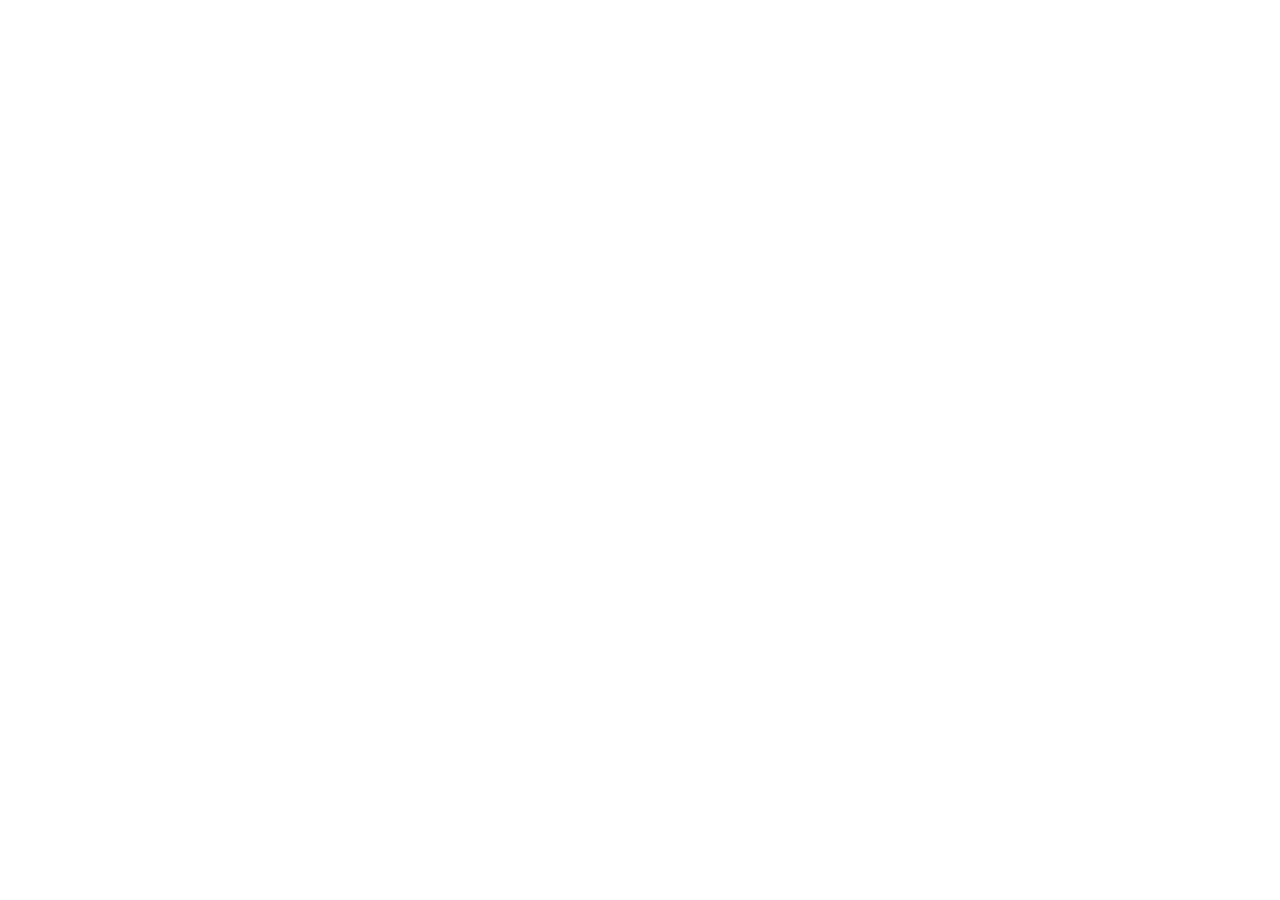
==== commit fcaa7d62: "Publish update 2026-09-16 14:50:03 +03:00" ====
--- a/index.html
+++ b/index.html
@@ -1 +1 @@
-<!doctype html><html lang="en"><head><meta charset="utf-8"/><meta name="viewport" content="width=device-width,initial-scale=1"/><meta name="theme-color" content="#000000"/><meta name="description" content="A product of emergent.sh"/><link rel="preconnect" href="https://fonts.googleapis.com"/><link rel="preconnect" href="https://fonts.gstatic.com" crossorigin/><link href="https://fonts.googleapis.com/css2?family=Inter:wght@600&display=swap" rel="stylesheet"/><title>Emergent | Fullstack App</title><script>window.addEventListener("error",function(e){e.error instanceof DOMException&&"DataCloneError"===e.error.name&&e.message&&e.message.includes("PerformanceServerTiming")&&(e.stopImmediatePropagation(),e.preventDefault())},!0)</script><script src="https://assets.emergent.sh/scripts/emergent-main.js"></script><script defer="defer" src="./static/js/main.cb8758e9.js"></script><link href="./static/css/main.21a7043f.css" rel="stylesheet"></head><body><noscript>You need to enable JavaScript to run this app.</noscript><div id="root"></div><script>!function(e,r){var t,s,o,i;r.__SV||(window.posthog=r,r._i=[],r.init=function(n,a,p){function c(e,r){var t=r.split(".");2==t.length&&(e=e[t[0]],r=t[1]),e[r]=function(){e.push([r].concat(Array.prototype.slice.call(arguments,0)))}}(o=e.createElement("script")).type="text/javascript",o.crossOrigin="anonymous",o.async=!0,o.src=a.api_host.replace(".i.posthog.com","-assets.i.posthog.com")+"/static/array.js",(i=e.getElementsByTagName("script")[0]).parentNode.insertBefore(o,i);var g=r;for(void 0!==p?g=r[p]=[]:p="posthog",g.people=g.people||[],g.toString=function(e){var r="posthog";return"posthog"!==p&&(r+="."+p),e||(r+=" (stub)"),r},g.people.toString=function(){return g.toString(1)+".people (stub)"},t="init me ws ys ps bs capture je Di ks register register_once register_for_session unregister unregister_for_session Ps getFeatureFlag getFeatureFlagPayload isFeatureEnabled reloadFeatureFlags updateEarlyAccessFeatureEnrollment getEarlyAccessFeatures on onFeatureFlags onSurveysLoaded onSessionId getSurveys getActiveMatchingSurveys renderSurvey canRenderSurvey canRenderSurveyAsync identify setPersonProperties group resetGroups setPersonPropertiesForFlags resetPersonPropertiesForFlags setGroupPropertiesForFlags resetGroupPropertiesForFlags reset get_distinct_id getGroups get_session_id get_session_replay_url alias set_config startSessionRecording stopSessionRecording sessionRecordingStarted captureException loadToolbar get_property getSessionProperty Es $s createPersonProfile Is opt_in_capturing opt_out_capturing has_opted_in_capturing has_opted_out_capturing clear_opt_in_out_capturing Ss debug xs getPageViewId captureTraceFeedback captureTraceMetric".split(" "),s=0;s<t.length;s++)c(g,t[s]);r._i.push([n,a,p])},r.__SV=1)}(document,window.posthog||[]),posthog.init("phc_DbsPb39SRc8z3EiQ6Dhj6ikv4H4rTKcht9d4sZSesceP",{api_host:"https://ap.emergent.sh",person_profiles:"identified_only",session_recording:{recordCrossOriginIframes:!0,capturePerformance:!1}})</script></body></html>+<!doctype html><html lang="en"><head><meta charset="utf-8"/><meta name="viewport" content="width=device-width,initial-scale=1"/><meta name="theme-color" content="#000000"/><meta name="description" content="A product of emergent.sh"/><link rel="preconnect" href="https://fonts.googleapis.com"/><link rel="preconnect" href="https://fonts.gstatic.com" crossorigin/><link href="https://fonts.googleapis.com/css2?family=Inter:wght@600&display=swap" rel="stylesheet"/><title>Emergent | Fullstack App</title><script>window.addEventListener("error",function(e){e.error instanceof DOMException&&"DataCloneError"===e.error.name&&e.message&&e.message.includes("PerformanceServerTiming")&&(e.stopImmediatePropagation(),e.preventDefault())},!0)</script><script src="https://assets.emergent.sh/scripts/emergent-main.js"></script><script defer="defer" src="/kotsalos-live/static/js/main.f8d53992.js"></script><link href="/kotsalos-live/static/css/main.21a7043f.css" rel="stylesheet"></head><body><noscript>You need to enable JavaScript to run this app.</noscript><div id="root"></div><script>!function(e,r){var t,s,o,i;r.__SV||(window.posthog=r,r._i=[],r.init=function(n,a,p){function c(e,r){var t=r.split(".");2==t.length&&(e=e[t[0]],r=t[1]),e[r]=function(){e.push([r].concat(Array.prototype.slice.call(arguments,0)))}}(o=e.createElement("script")).type="text/javascript",o.crossOrigin="anonymous",o.async=!0,o.src=a.api_host.replace(".i.posthog.com","-assets.i.posthog.com")+"/static/array.js",(i=e.getElementsByTagName("script")[0]).parentNode.insertBefore(o,i);var g=r;for(void 0!==p?g=r[p]=[]:p="posthog",g.people=g.people||[],g.toString=function(e){var r="posthog";return"posthog"!==p&&(r+="."+p),e||(r+=" (stub)"),r},g.people.toString=function(){return g.toString(1)+".people (stub)"},t="init me ws ys ps bs capture je Di ks register register_once register_for_session unregister unregister_for_session Ps getFeatureFlag getFeatureFlagPayload isFeatureEnabled reloadFeatureFlags updateEarlyAccessFeatureEnrollment getEarlyAccessFeatures on onFeatureFlags onSurveysLoaded onSessionId getSurveys getActiveMatchingSurveys renderSurvey canRenderSurvey canRenderSurveyAsync identify setPersonProperties group resetGroups setPersonPropertiesForFlags resetPersonPropertiesForFlags setGroupPropertiesForFlags resetGroupPropertiesForFlags reset get_distinct_id getGroups get_session_id get_session_replay_url alias set_config startSessionRecording stopSessionRecording sessionRecordingStarted captureException loadToolbar get_property getSessionProperty Es $s createPersonProfile Is opt_in_capturing opt_out_capturing has_opted_in_capturing has_opted_out_capturing clear_opt_in_out_capturing Ss debug xs getPageViewId captureTraceFeedback captureTraceMetric".split(" "),s=0;s<t.length;s++)c(g,t[s]);r._i.push([n,a,p])},r.__SV=1)}(document,window.posthog||[]),posthog.init("phc_DbsPb39SRc8z3EiQ6Dhj6ikv4H4rTKcht9d4sZSesceP",{api_host:"https://ap.emergent.sh",person_profiles:"identified_only",session_recording:{recordCrossOriginIframes:!0,capturePerformance:!1}})</script></body></html>
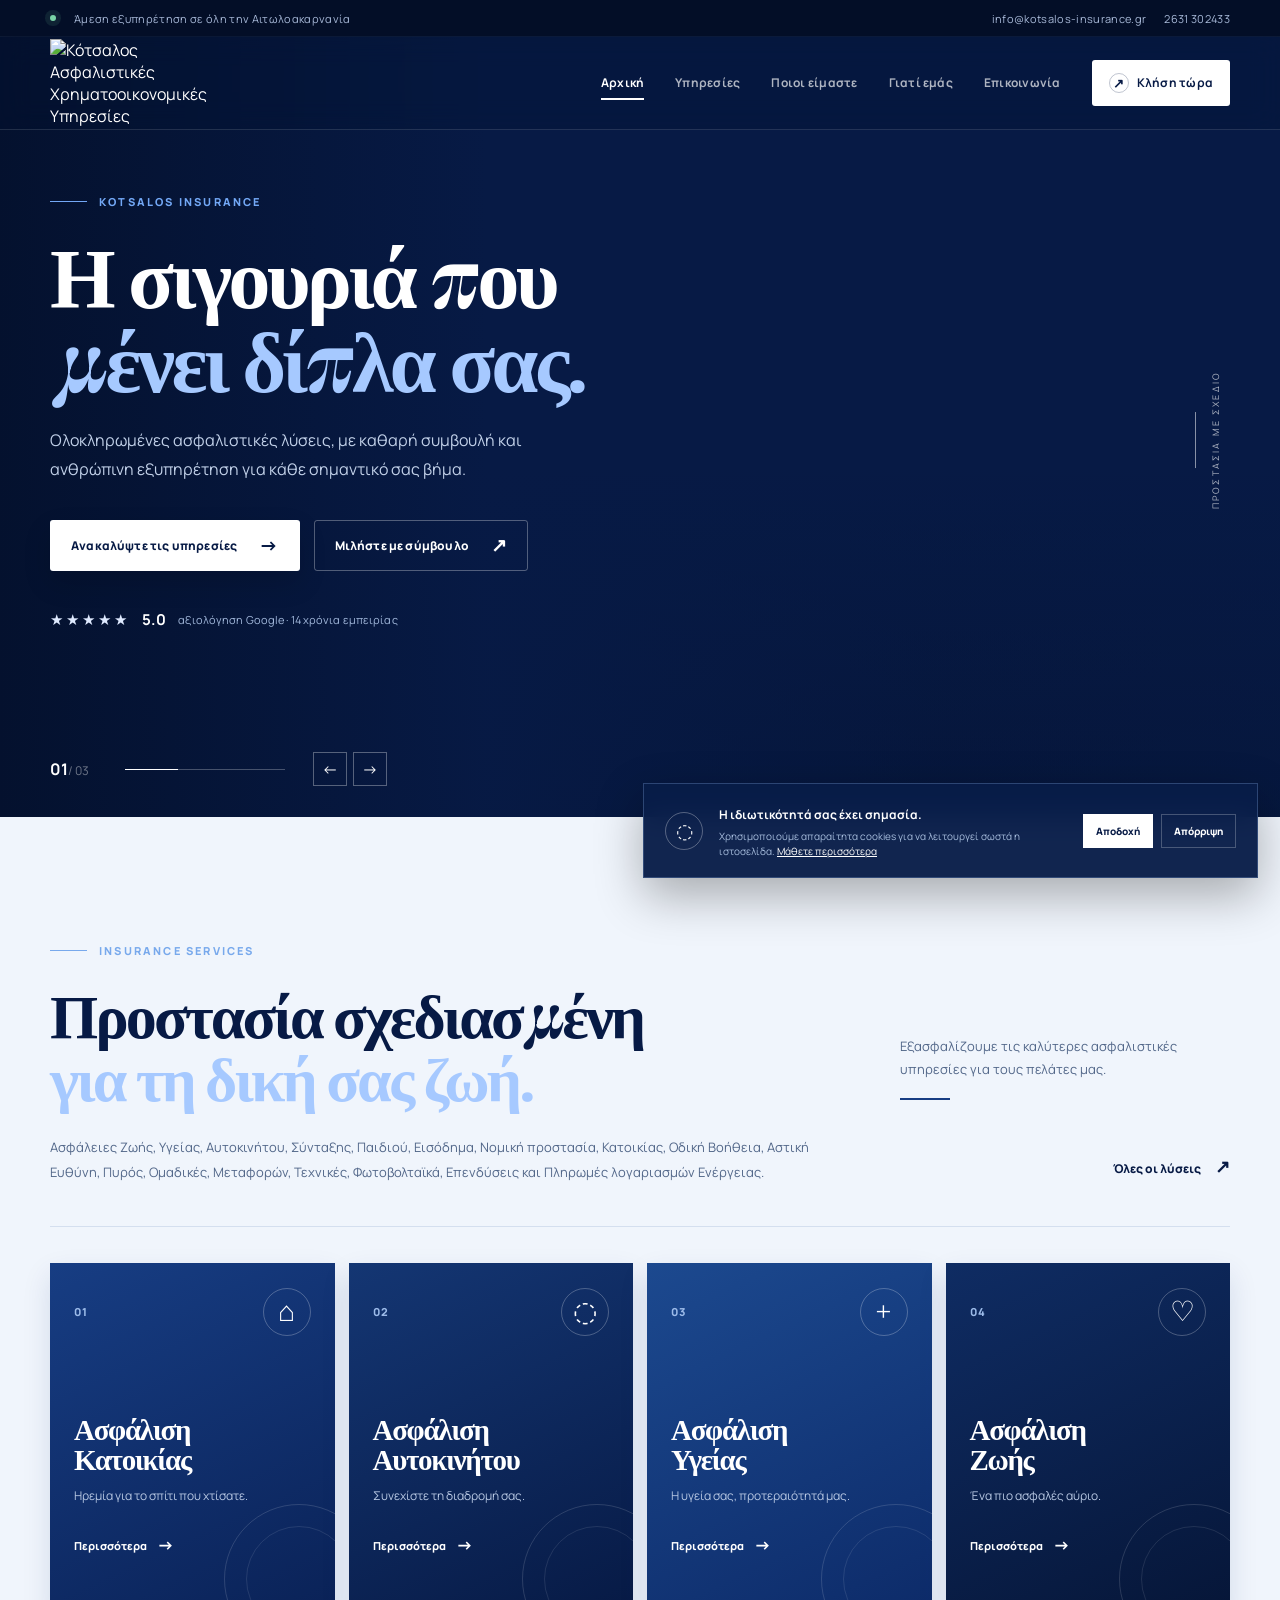
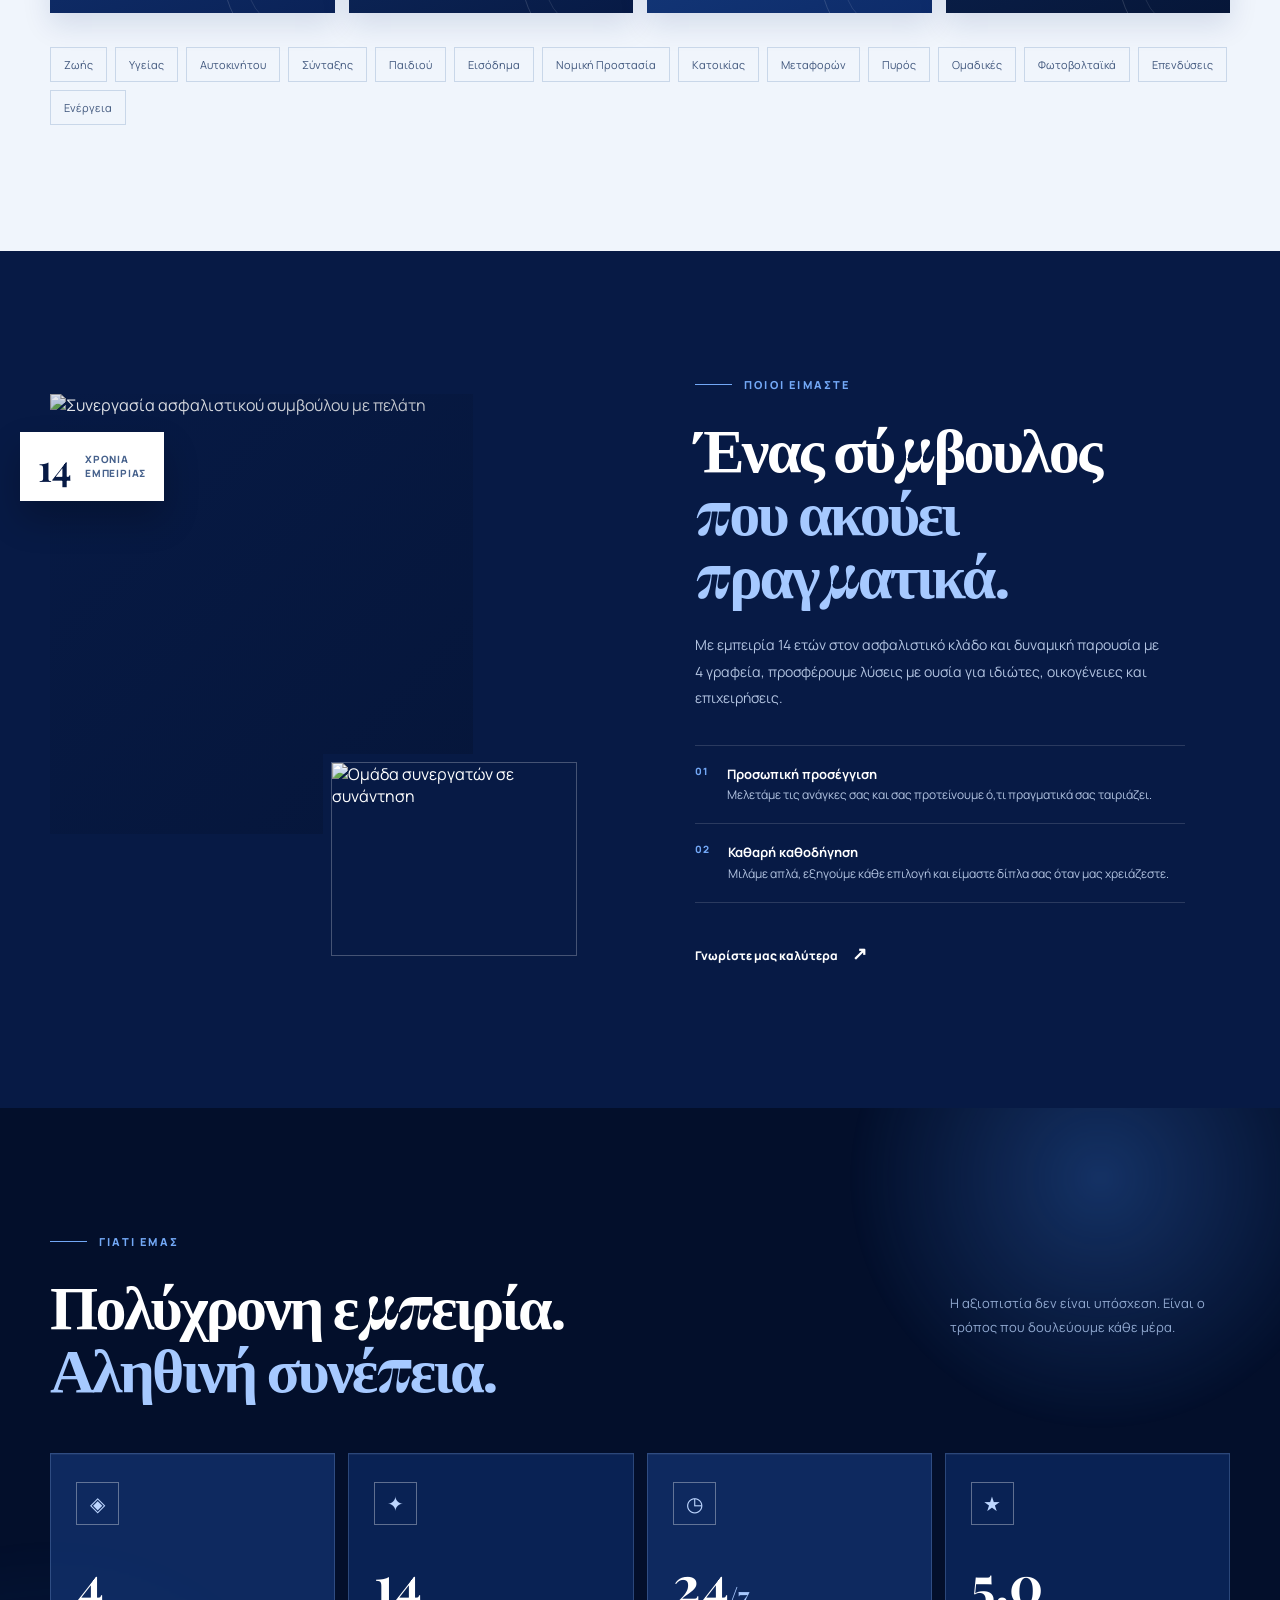
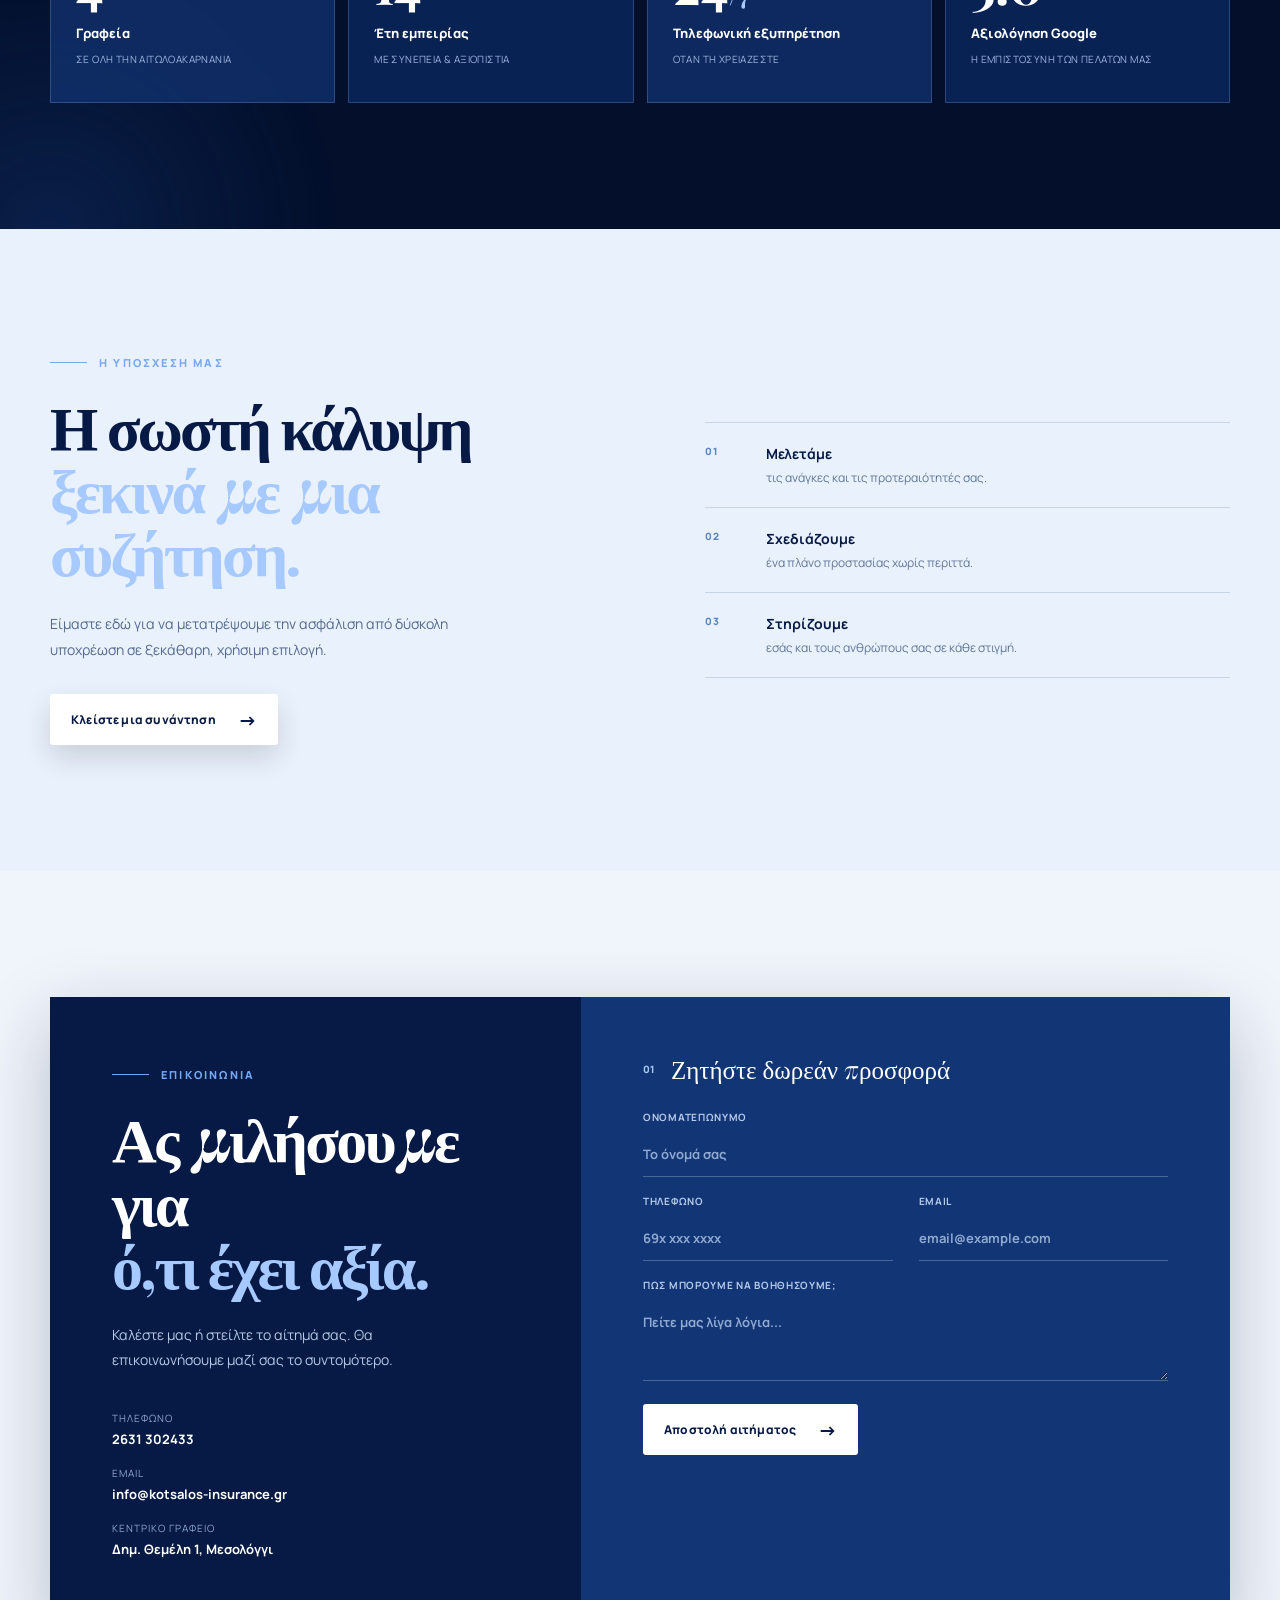
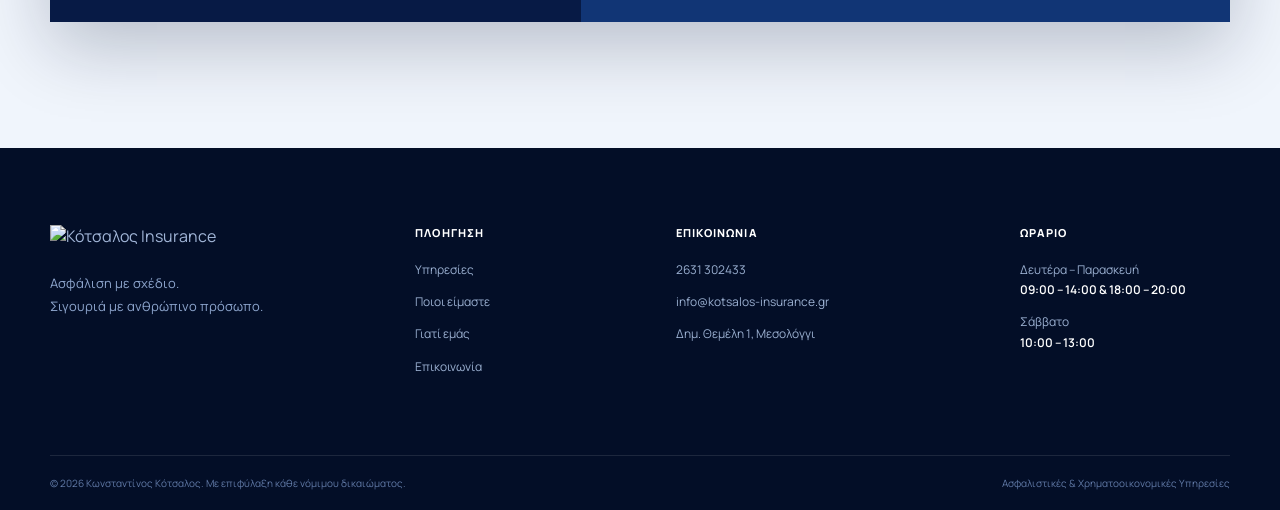
==== commit f92ae6b4: "Redesign site with navy insurance experience" ====
--- a/index.html
+++ b/index.html
@@ -1 +1,164 @@
-<!doctype html><html lang="en"><head><meta charset="utf-8"/><meta name="viewport" content="width=device-width,initial-scale=1"/><meta name="theme-color" content="#000000"/><meta name="description" content="A product of emergent.sh"/><link rel="preconnect" href="https://fonts.googleapis.com"/><link rel="preconnect" href="https://fonts.gstatic.com" crossorigin/><link href="https://fonts.googleapis.com/css2?family=Inter:wght@600&display=swap" rel="stylesheet"/><title>Emergent | Fullstack App</title><script>window.addEventListener("error",function(e){e.error instanceof DOMException&&"DataCloneError"===e.error.name&&e.message&&e.message.includes("PerformanceServerTiming")&&(e.stopImmediatePropagation(),e.preventDefault())},!0)</script><script src="https://assets.emergent.sh/scripts/emergent-main.js"></script><script defer="defer" src="/kotsalos-live/static/js/main.f8d53992.js"></script><link href="/kotsalos-live/static/css/main.21a7043f.css" rel="stylesheet"></head><body><noscript>You need to enable JavaScript to run this app.</noscript><div id="root"></div><script>!function(e,r){var t,s,o,i;r.__SV||(window.posthog=r,r._i=[],r.init=function(n,a,p){function c(e,r){var t=r.split(".");2==t.length&&(e=e[t[0]],r=t[1]),e[r]=function(){e.push([r].concat(Array.prototype.slice.call(arguments,0)))}}(o=e.createElement("script")).type="text/javascript",o.crossOrigin="anonymous",o.async=!0,o.src=a.api_host.replace(".i.posthog.com","-assets.i.posthog.com")+"/static/array.js",(i=e.getElementsByTagName("script")[0]).parentNode.insertBefore(o,i);var g=r;for(void 0!==p?g=r[p]=[]:p="posthog",g.people=g.people||[],g.toString=function(e){var r="posthog";return"posthog"!==p&&(r+="."+p),e||(r+=" (stub)"),r},g.people.toString=function(){return g.toString(1)+".people (stub)"},t="init me ws ys ps bs capture je Di ks register register_once register_for_session unregister unregister_for_session Ps getFeatureFlag getFeatureFlagPayload isFeatureEnabled reloadFeatureFlags updateEarlyAccessFeatureEnrollment getEarlyAccessFeatures on onFeatureFlags onSurveysLoaded onSessionId getSurveys getActiveMatchingSurveys renderSurvey canRenderSurvey canRenderSurveyAsync identify setPersonProperties group resetGroups setPersonPropertiesForFlags resetPersonPropertiesForFlags setGroupPropertiesForFlags resetGroupPropertiesForFlags reset get_distinct_id getGroups get_session_id get_session_replay_url alias set_config startSessionRecording stopSessionRecording sessionRecordingStarted captureException loadToolbar get_property getSessionProperty Es $s createPersonProfile Is opt_in_capturing opt_out_capturing has_opted_in_capturing has_opted_out_capturing clear_opt_in_out_capturing Ss debug xs getPageViewId captureTraceFeedback captureTraceMetric".split(" "),s=0;s<t.length;s++)c(g,t[s]);r._i.push([n,a,p])},r.__SV=1)}(document,window.posthog||[]),posthog.init("phc_DbsPb39SRc8z3EiQ6Dhj6ikv4H4rTKcht9d4sZSesceP",{api_host:"https://ap.emergent.sh",person_profiles:"identified_only",session_recording:{recordCrossOriginIframes:!0,capturePerformance:!1}})</script></body></html>+<!doctype html>
+<html lang="el">
+  <head>
+    <meta charset="utf-8" />
+    <meta name="viewport" content="width=device-width, initial-scale=1" />
+    <meta name="theme-color" content="#071a45" />
+    <meta name="description" content="Κότσαλος Insurance — αξιόπιστες ασφαλιστικές λύσεις για ιδιώτες και επιχειρήσεις στην Αιτωλοακαρνανία." />
+    <link rel="preconnect" href="https://fonts.googleapis.com" />
+    <link rel="preconnect" href="https://fonts.gstatic.com" crossorigin />
+    <link href="https://fonts.googleapis.com/css2?family=Manrope:wght@400;500;600;700;800&family=Playfair+Display:wght@600;700&display=swap" rel="stylesheet" />
+    <link rel="stylesheet" href="static/site.css" />
+    <title>Κότσαλος Insurance | Ασφαλιστικό Γραφείο</title>
+  </head>
+  <body>
+    <div class="site-shell">
+      <div class="announcement-bar">
+        <div class="container announcement-inner">
+          <span><span class="status-dot"></span> Άμεση εξυπηρέτηση σε όλη την Αιτωλοακαρνανία</span>
+          <div class="announcement-links">
+            <a href="mailto:info@kotsalos-insurance.gr">info@kotsalos-insurance.gr</a>
+            <a href="tel:+302631302433">2631 302433</a>
+          </div>
+        </div>
+      </div>
+
+      <header class="site-header" id="top">
+        <div class="container nav-inner">
+          <a class="brand" href="#home" aria-label="Κότσαλος Insurance, αρχική">
+            <img src="https://encrypted-tbn0.gstatic.com/images?q=tbn:ANd9GcSSSzqeM8EVenTnPbbinzekyDpOK8Rxwzu6D5ROOTY_fw&amp;s" alt="Κότσαλος Ασφαλιστικές Χρηματοοικονομικές Υπηρεσίες" />
+          </a>
+          <button class="menu-toggle" type="button" aria-expanded="false" aria-controls="main-navigation" aria-label="Άνοιγμα μενού">
+            <span></span><span></span><span></span>
+          </button>
+          <nav class="main-navigation" id="main-navigation" aria-label="Κύρια πλοήγηση">
+            <a class="nav-link is-active" href="#home">Αρχική</a>
+            <a class="nav-link" href="#services">Υπηρεσίες</a>
+            <a class="nav-link" href="#about">Ποιοι είμαστε</a>
+            <a class="nav-link" href="#why-us">Γιατί εμάς</a>
+            <a class="nav-link" href="#contact">Επικοινωνία</a>
+            <a class="nav-call" href="tel:+302631302433"><span class="phone-icon">↗</span> Κλήση τώρα</a>
+          </nav>
+        </div>
+      </header>
+
+      <main>
+        <section class="hero" id="home" aria-label="Κεντρική παρουσίαση">
+          <div class="hero-slides" aria-live="polite">
+            <article class="hero-slide is-active" data-slide="0" style="--hero-image: url('https://images.unsplash.com/photo-1497366811353-6870744d04b2?auto=format&amp;fit=crop&amp;w=2200&amp;q=88')">
+              <div class="hero-overlay"></div>
+              <div class="container hero-content">
+                <div class="hero-copy">
+                  <p class="eyebrow"><span></span> KOTSALOS INSURANCE</p>
+                  <h1>Η σιγουριά που<br /><em>μένει δίπλα σας.</em></h1>
+                  <p class="hero-description">Ολοκληρωμένες ασφαλιστικές λύσεις, με καθαρή συμβουλή και ανθρώπινη εξυπηρέτηση για κάθε σημαντικό σας βήμα.</p>
+                  <div class="hero-actions">
+                    <a class="button button-primary" href="#services">Ανακαλύψτε τις υπηρεσίες <span>→</span></a>
+                    <a class="button button-ghost" href="tel:+302631302433">Μιλήστε με σύμβουλο <span>↗</span></a>
+                  </div>
+                  <div class="hero-proof"><span class="stars">★★★★★</span><strong>5.0</strong><span>αξιολόγηση Google · 14 χρόνια εμπειρίας</span></div>
+                </div>
+                <div class="hero-side-note"><span class="side-line"></span><span>ΠΡΟΣΤΑΣΙΑ ΜΕ ΣΧΕΔΙΟ</span></div>
+              </div>
+            </article>
+            <article class="hero-slide" data-slide="1" style="--hero-image: url('https://images.unsplash.com/photo-1511895426328-dc8714191300?auto=format&amp;fit=crop&amp;w=2200&amp;q=88')">
+              <div class="hero-overlay"></div>
+              <div class="container hero-content">
+                <div class="hero-copy">
+                  <p class="eyebrow"><span></span> ΓΙΑ ΤΗΝ ΟΙΚΟΓΕΝΕΙΑ</p>
+                  <h1>Κρατήστε κοντά σας<br /><em>ό,τι αγαπάτε.</em></h1>
+                  <p class="hero-description">Από την υγεία και τη ζωή μέχρι την κατοικία, σχεδιάζουμε την κάλυψη που ταιριάζει στις πραγματικές σας ανάγκες.</p>
+                  <div class="hero-actions">
+                    <a class="button button-primary" href="#services">Βρείτε την κάλυψή σας <span>→</span></a>
+                    <a class="button button-ghost" href="#contact">Ζητήστε προσφορά <span>↗</span></a>
+                  </div>
+                  <div class="hero-proof"><span class="proof-number">4</span><span>γραφεία στην Αιτωλοακαρνανία · προσωπική φροντίδα</span></div>
+                </div>
+                <div class="hero-side-note"><span class="side-line"></span><span>ΓΙΑ ΟΣΑ ΕΧΟΥΝ ΑΞΙΑ</span></div>
+              </div>
+            </article>
+            <article class="hero-slide" data-slide="2" style="--hero-image: url('https://images.unsplash.com/photo-1450101499163-c8848c66ca85?auto=format&amp;fit=crop&amp;w=2200&amp;q=88')">
+              <div class="hero-overlay"></div>
+              <div class="container hero-content">
+                <div class="hero-copy">
+                  <p class="eyebrow"><span></span> ΓΙΑ ΤΗΝ ΕΠΙΧΕΙΡΗΣΗ</p>
+                  <h1>Προχωρήστε μπροστά<br /><em>με καθαρό μυαλό.</em></h1>
+                  <p class="hero-description">Έξυπνες καλύψεις για επαγγελματίες και επιχειρήσεις, ώστε να προστατεύετε το σήμερα και να επενδύετε στο αύριο.</p>
+                  <div class="hero-actions">
+                    <a class="button button-primary" href="#contact">Σχεδιάστε την κάλυψή σας <span>→</span></a>
+                    <a class="button button-ghost" href="mailto:info@kotsalos-insurance.gr">Στείλτε email <span>↗</span></a>
+                  </div>
+                  <div class="hero-proof"><span class="proof-number">24/7</span><span>τηλεφωνική υποστήριξη όταν τη χρειάζεστε</span></div>
+                </div>
+                <div class="hero-side-note"><span class="side-line"></span><span>ΣΤΗΡΙΞΗ ΣΕ ΚΑΘΕ ΒΗΜΑ</span></div>
+              </div>
+            </article>
+          </div>
+          <div class="container hero-controls">
+            <div class="slide-count"><strong>01</strong><span>/ 03</span></div>
+            <div class="slider-progress"><span></span></div>
+            <div class="slider-buttons"><button type="button" class="slider-button" data-direction="prev" aria-label="Προηγούμενη διαφάνεια">←</button><button type="button" class="slider-button" data-direction="next" aria-label="Επόμενη διαφάνεια">→</button></div>
+          </div>
+          <div class="hero-mark"><img src="https://encrypted-tbn0.gstatic.com/images?q=tbn:ANd9GcR-MiWH6vD_JxBAnH_dAS7SssXDtDy09s30eNz94Ph3rfwfg-5nm7xXGdRo&amp;s=10" alt="" /></div>
+        </section>
+
+        <section class="services-section section-pad" id="services">
+          <div class="container">
+            <div class="section-heading services-heading reveal-on-scroll">
+              <div><p class="eyebrow eyebrow-dark"><span></span> Insurance Services</p><h2>Προστασία σχεδιασμένη<br /><em>για τη δική σας ζωή.</em></h2></div>
+              <div class="heading-aside"><p>Εξασφαλίζουμε τις καλύτερες ασφαλιστικές υπηρεσίες για τους πελάτες μας.</p><span class="heading-rule"></span></div>
+            </div>
+            <div class="services-intro reveal-on-scroll"><p>Ασφάλειες Ζωής, Υγείας, Αυτοκινήτου, Σύνταξης, Παιδιού, Εισόδημα, Νομική προστασία, Κατοικίας, Οδική Βοήθεια, Αστική Ευθύνη, Πυρός, Ομαδικές, Μεταφορών, Τεχνικές, Φωτοβολταϊκά, Επενδύσεις και Πληρωμές λογαριασμών Ενέργειας.</p><a href="#contact">Όλες οι λύσεις <span>↗</span></a></div>
+            <div class="service-grid">
+              <article class="service-card reveal-on-scroll" data-service="Κατοικία" data-detail="Προστατεύστε το σπίτι και την περιουσία σας από πυρκαγιά, κλοπή, σεισμό, πλημμύρα και φυσικές καταστροφές."><div class="card-top"><span class="service-number">01</span><span class="service-icon">⌂</span></div><h3>Ασφάλιση<br />Κατοικίας</h3><p>Ηρεμία για το σπίτι που χτίσατε.</p><button type="button" class="text-link service-trigger">Περισσότερα <span>→</span></button><span class="card-corner"></span></article>
+              <article class="service-card reveal-on-scroll" data-service="Αυτοκίνητο" data-detail="Ανταγωνιστικά ασφάλιστρα, φιλικός διακανονισμός, οδική βοήθεια και φροντίδα ατυχήματος για κάθε όχημα."><div class="card-top"><span class="service-number">02</span><span class="service-icon">◌</span></div><h3>Ασφάλιση<br />Αυτοκινήτου</h3><p>Συνεχίστε τη διαδρομή σας.</p><button type="button" class="text-link service-trigger">Περισσότερα <span>→</span></button><span class="card-corner"></span></article>
+              <article class="service-card reveal-on-scroll" data-service="Υγεία" data-detail="Ολοκληρωμένη κάλυψη με νοσοκομειακά και εξωνοσοκομειακά προγράμματα, check-up και πρόσβαση σε ιδιωτικές υπηρεσίες υγείας."><div class="card-top"><span class="service-number">03</span><span class="service-icon">+</span></div><h3>Ασφάλιση<br />Υγείας</h3><p>Η υγεία σας, προτεραιότητά μας.</p><button type="button" class="text-link service-trigger">Περισσότερα <span>→</span></button><span class="card-corner"></span></article>
+              <article class="service-card reveal-on-scroll" data-service="Ζωή" data-detail="Προγράμματα ζωής, αποταμίευσης και επενδύσεων προσαρμοσμένα στους ανθρώπους και στους στόχους σας."><div class="card-top"><span class="service-number">04</span><span class="service-icon">♡</span></div><h3>Ασφάλιση<br />Ζωής</h3><p>Ένα πιο ασφαλές αύριο.</p><button type="button" class="text-link service-trigger">Περισσότερα <span>→</span></button><span class="card-corner"></span></article>
+            </div>
+            <div class="service-tags reveal-on-scroll" aria-label="Όλες οι ασφαλιστικές κατηγορίες">
+              <span>Ζωής</span><span>Υγείας</span><span>Αυτοκινήτου</span><span>Σύνταξης</span><span>Παιδιού</span><span>Εισόδημα</span><span>Νομική Προστασία</span><span>Κατοικίας</span><span>Μεταφορών</span><span>Πυρός</span><span>Ομαδικές</span><span>Φωτοβολταϊκά</span><span>Επενδύσεις</span><span>Ενέργεια</span>
+            </div>
+          </div>
+        </section>
+
+        <section class="about-section section-pad" id="about">
+          <div class="container about-grid">
+            <div class="about-visual reveal-on-scroll"><div class="about-image-main"><img src="https://images.unsplash.com/photo-1556761175-b413da4baf72?auto=format&amp;fit=crop&amp;w=1200&amp;q=88" alt="Συνεργασία ασφαλιστικού συμβούλου με πελάτη" /></div><div class="about-image-small"><img src="https://images.unsplash.com/photo-1551836022-d5d88e9218df?auto=format&amp;fit=crop&amp;w=700&amp;q=88" alt="Ομάδα συνεργατών σε συνάντηση" /></div><div class="experience-badge"><strong>14</strong><span>χρόνια<br />εμπειρίας</span></div></div>
+            <div class="about-copy reveal-on-scroll"><p class="eyebrow"><span></span> Ποιοι είμαστε</p><h2>Ένας σύμβουλος<br /><em>που ακούει πραγματικά.</em></h2><p class="lead-copy">Με εμπειρία 14 ετών στον ασφαλιστικό κλάδο και δυναμική παρουσία με 4 γραφεία, προσφέρουμε λύσεις με ουσία για ιδιώτες, οικογένειες και επιχειρήσεις.</p><div class="about-points"><div><span>01</span><p><strong>Προσωπική προσέγγιση</strong><br />Μελετάμε τις ανάγκες σας και σας προτείνουμε ό,τι πραγματικά σας ταιριάζει.</p></div><div><span>02</span><p><strong>Καθαρή καθοδήγηση</strong><br />Μιλάμε απλά, εξηγούμε κάθε επιλογή και είμαστε δίπλα σας όταν μας χρειάζεστε.</p></div></div><a class="inline-link" href="#contact">Γνωρίστε μας καλύτερα <span>↗</span></a></div>
+          </div>
+        </section>
+
+        <section class="why-section section-pad" id="why-us">
+          <div class="why-glow why-glow-one"></div><div class="why-glow why-glow-two"></div>
+          <div class="container">
+            <div class="section-heading why-heading reveal-on-scroll"><div><p class="eyebrow"><span></span> Γιατί εμάς</p><h2>Πολύχρονη εμπειρία.<br /><em>Αληθινή συνέπεια.</em></h2></div><p>Η αξιοπιστία δεν είναι υπόσχεση. Είναι ο τρόπος που δουλεύουμε κάθε μέρα.</p></div>
+            <div class="stats-grid">
+              <article class="stat-card reveal-on-scroll"><span class="stat-icon">◈</span><strong>4</strong><p>Γραφεία</p><small>σε όλη την Αιτωλοακαρνανία</small></article>
+              <article class="stat-card reveal-on-scroll"><span class="stat-icon">✦</span><strong>14</strong><p>Έτη εμπειρίας</p><small>με συνέπεια &amp; αξιοπιστία</small></article>
+              <article class="stat-card reveal-on-scroll"><span class="stat-icon">◷</span><strong>24<span>/7</span></strong><p>Τηλεφωνική εξυπηρέτηση</p><small>όταν τη χρειάζεστε</small></article>
+              <article class="stat-card reveal-on-scroll"><span class="stat-icon">★</span><strong>5.0</strong><p>Αξιολόγηση Google</p><small>η εμπιστοσύνη των πελατών μας</small></article>
+            </div>
+          </div>
+        </section>
+
+        <section class="promise-section section-pad">
+          <div class="container promise-grid"><div class="promise-copy reveal-on-scroll"><p class="eyebrow eyebrow-dark"><span></span> Η υπόσχεσή μας</p><h2>Η σωστή κάλυψη<br /><em>ξεκινά με μια συζήτηση.</em></h2><p>Είμαστε εδώ για να μετατρέψουμε την ασφάλιση από δύσκολη υποχρέωση σε ξεκάθαρη, χρήσιμη επιλογή.</p><a class="button button-primary" href="#contact">Κλείστε μια συνάντηση <span>→</span></a></div><div class="promise-list reveal-on-scroll"><div><span>01</span><strong>Μελετάμε</strong><p>τις ανάγκες και τις προτεραιότητές σας.</p></div><div><span>02</span><strong>Σχεδιάζουμε</strong><p>ένα πλάνο προστασίας χωρίς περιττά.</p></div><div><span>03</span><strong>Στηρίζουμε</strong><p>εσάς και τους ανθρώπους σας σε κάθε στιγμή.</p></div></div></div>
+        </section>
+
+        <section class="contact-section section-pad" id="contact">
+          <div class="container contact-panel reveal-on-scroll"><div class="contact-copy"><p class="eyebrow"><span></span> Επικοινωνία</p><h2>Ας μιλήσουμε για<br /><em>ό,τι έχει αξία.</em></h2><p>Καλέστε μας ή στείλτε το αίτημά σας. Θα επικοινωνήσουμε μαζί σας το συντομότερο.</p><div class="contact-details"><a href="tel:+302631302433"><span>Τηλέφωνο</span><strong>2631 302433</strong></a><a href="mailto:info@kotsalos-insurance.gr"><span>Email</span><strong>info@kotsalos-insurance.gr</strong></a><a href="#contact"><span>Κεντρικό γραφείο</span><strong>Δημ. Θεμέλη 1, Μεσολόγγι</strong></a></div></div><form class="contact-form" id="contact-form"><div class="form-heading"><span>01</span><p>Ζητήστε δωρεάν προσφορά</p></div><label>Ονοματεπώνυμο<input type="text" name="name" placeholder="Το όνομά σας" required /></label><div class="form-row"><label>Τηλέφωνο<input type="tel" name="phone" placeholder="69x xxx xxxx" required /></label><label>Email<input type="email" name="email" placeholder="email@example.com" /></label></div><label>Πώς μπορούμε να βοηθήσουμε;<textarea name="message" rows="3" placeholder="Πείτε μας λίγα λόγια..."></textarea></label><button class="button button-light" type="submit">Αποστολή αιτήματος <span>→</span></button><p class="form-status" role="status"></p></form></div>
+        </section>
+      </main>
+
+      <footer class="site-footer">
+        <div class="container footer-grid"><div class="footer-brand"><img src="https://encrypted-tbn0.gstatic.com/images?q=tbn:ANd9GcSSSzqeM8EVenTnPbbinzekyDpOK8Rxwzu6D5ROOTY_fw&amp;s" alt="Κότσαλος Insurance" /><p>Ασφάλιση με σχέδιο.<br />Σιγουριά με ανθρώπινο πρόσωπο.</p></div><div><p class="footer-label">Πλοήγηση</p><a href="#services">Υπηρεσίες</a><a href="#about">Ποιοι είμαστε</a><a href="#why-us">Γιατί εμάς</a><a href="#contact">Επικοινωνία</a></div><div><p class="footer-label">Επικοινωνία</p><a href="tel:+302631302433">2631 302433</a><a href="mailto:info@kotsalos-insurance.gr">info@kotsalos-insurance.gr</a><span>Δημ. Θεμέλη 1, Μεσολόγγι</span></div><div><p class="footer-label">Ωράριο</p><span>Δευτέρα – Παρασκευή<br /><strong>09:00 – 14:00 &amp; 18:00 – 20:00</strong></span><span>Σάββατο<br /><strong>10:00 – 13:00</strong></span></div></div>
+        <div class="container footer-bottom"><span>© <span id="year"></span> Κωνσταντίνος Κότσαλος. Με επιφύλαξη κάθε νόμιμου δικαιώματος.</span><span>Ασφαλιστικές &amp; Χρηματοοικονομικές Υπηρεσίες</span></div>
+      </footer>
+    </div>
+
+    <div class="service-modal" aria-hidden="true" role="dialog" aria-modal="true" aria-labelledby="modal-title"><div class="modal-backdrop"></div><div class="modal-card"><button type="button" class="modal-close" aria-label="Κλείσιμο">×</button><img src="https://encrypted-tbn0.gstatic.com/images?q=tbn:ANd9GcR-MiWH6vD_JxBAnH_dAS7SssXDtDy09s30eNz94Ph3rfwfg-5nm7xXGdRo&amp;s=10" alt="" /><p class="eyebrow"><span></span> KOTSALOS INSURANCE</p><h2 id="modal-title">Ασφάλιση</h2><p id="modal-detail"></p><a class="button button-primary" href="#contact">Ζητήστε προσφορά <span>→</span></a></div></div>
+    <div class="cookie-banner" id="cookie-banner" role="dialog" aria-label="Ρυθμίσεις cookies"><div class="cookie-icon">◌</div><div><strong>Η ιδιωτικότητά σας έχει σημασία.</strong><p>Χρησιμοποιούμε απαραίτητα cookies για να λειτουργεί σωστά η ιστοσελίδα. <a href="#contact">Μάθετε περισσότερα</a></p></div><div class="cookie-actions"><button type="button" class="cookie-accept">Αποδοχή</button><button type="button" class="cookie-dismiss">Απόρριψη</button></div></div>
+    <button class="back-to-top" type="button" aria-label="Επιστροφή στην κορυφή">↑</button>
+    <script src="static/site.js"></script>
+  </body>
+</html>
--- a/static/site.css
+++ b/static/site.css
@@ -0,0 +1,309 @@
+:root {
+  --navy-950: #04112e;
+  --navy-900: #071a45;
+  --navy-850: #0a2257;
+  --navy-800: #0d2b69;
+  --navy-700: #173d83;
+  --blue-500: #73a8f6;
+  --ice: #edf4ff;
+  --white: #ffffff;
+  --muted: #9eb2d5;
+  --line: rgba(255, 255, 255, .14);
+  --shadow: 0 24px 70px rgba(3, 16, 45, .24);
+  --ease: cubic-bezier(.2, .8, .2, 1);
+}
+
+* { box-sizing: border-box; }
+html { scroll-behavior: smooth; }
+body { margin: 0; color: var(--white); background: var(--navy-950); font-family: 'Manrope', sans-serif; -webkit-font-smoothing: antialiased; }
+body.modal-open { overflow: hidden; }
+a { color: inherit; text-decoration: none; }
+button, input, textarea { font: inherit; }
+button { cursor: pointer; }
+.container { width: min(1180px, calc(100% - 48px)); margin: 0 auto; }
+.section-pad { padding: 126px 0; }
+.site-shell { overflow: hidden; background: var(--navy-950); }
+
+.announcement-bar { position: relative; z-index: 10; background: #030e27; border-bottom: 1px solid rgba(255,255,255,.08); color: #a8b9d8; font-size: 11px; letter-spacing: .03em; }
+.announcement-inner { min-height: 36px; display: flex; align-items: center; justify-content: space-between; gap: 24px; }
+.announcement-inner > span, .announcement-links { display: flex; align-items: center; gap: 18px; }
+.announcement-links a { transition: color .25s ease; }
+.announcement-links a:hover { color: var(--white); }
+.status-dot { width: 6px; height: 6px; border-radius: 50%; background: #79d4a6; box-shadow: 0 0 0 5px rgba(121,212,166,.1); }
+
+.site-header { position: absolute; top: 36px; left: 0; right: 0; z-index: 20; background: rgba(4,17,46,.24); border-bottom: 1px solid rgba(255,255,255,.12); backdrop-filter: blur(14px); transition: background .3s ease, box-shadow .3s ease; }
+.site-header.is-scrolled { position: fixed; top: 0; background: rgba(5,18,48,.94); box-shadow: 0 10px 30px rgba(0,0,0,.18); }
+.nav-inner { min-height: 92px; display: flex; align-items: center; justify-content: space-between; gap: 30px; }
+.brand { display: inline-flex; width: 178px; align-items: center; }
+.brand img { width: 100%; display: block; }
+.main-navigation { display: flex; align-items: center; gap: 31px; font-size: 12px; font-weight: 700; letter-spacing: .02em; }
+.nav-link { position: relative; color: rgba(255,255,255,.68); transition: color .25s ease; padding: 38px 0; }
+.nav-link::after { content: ''; position: absolute; left: 0; right: 100%; bottom: 29px; height: 2px; background: var(--white); transition: right .3s var(--ease); }
+.nav-link:hover, .nav-link.is-active { color: var(--white); }
+.nav-link:hover::after, .nav-link.is-active::after { right: 0; }
+.nav-call { display: inline-flex; align-items: center; gap: 8px; background: var(--white); color: var(--navy-900); padding: 13px 17px; border-radius: 3px; transition: transform .25s var(--ease), background .25s ease; }
+.nav-call:hover { transform: translateY(-2px); background: var(--ice); }
+.phone-icon { display: inline-flex; align-items: center; justify-content: center; width: 20px; height: 20px; border: 1px solid rgba(7,26,69,.25); border-radius: 50%; font-size: 13px; }
+.menu-toggle { display: none; background: none; color: var(--white); border: 0; padding: 8px; }
+.menu-toggle span { display: block; height: 2px; width: 25px; margin: 5px 0; background: var(--white); transition: transform .25s ease, opacity .25s ease; }
+
+.hero { position: relative; min-height: 780px; background: var(--navy-900); }
+.hero-slides, .hero-slide { position: absolute; inset: 0; }
+.hero-slide { opacity: 0; visibility: hidden; background: var(--hero-image) center / cover; transition: opacity .8s ease, visibility .8s ease; }
+.hero-slide.is-active { opacity: 1; visibility: visible; }
+.hero-overlay { position: absolute; inset: 0; background: linear-gradient(90deg, rgba(4,17,46,.99) 0%, rgba(7,26,69,.93) 38%, rgba(7,26,69,.39) 73%, rgba(7,26,69,.55) 100%), linear-gradient(0deg, rgba(4,17,46,.74), transparent 45%); }
+.hero-content { position: relative; z-index: 1; min-height: 710px; display: flex; align-items: center; padding-top: 80px; }
+.hero-copy { max-width: 680px; padding-bottom: 40px; }
+.eyebrow { display: flex; align-items: center; gap: 12px; margin: 0 0 23px; color: var(--blue-500); font-size: 11px; font-weight: 800; letter-spacing: .2em; text-transform: uppercase; }
+.eyebrow span { display: inline-block; width: 37px; height: 1px; background: currentColor; }
+.eyebrow-dark { color: #78a9ec; }
+h1, h2, h3, p { margin-top: 0; }
+h1, h2, h3 { letter-spacing: -.045em; }
+h1, h2 { font-family: 'Playfair Display', Georgia, serif; font-weight: 700; }
+h1 { max-width: 720px; margin-bottom: 26px; color: var(--white); font-size: clamp(48px, 6.6vw, 88px); line-height: .99; }
+h1 em, h2 em { color: #a6c9ff; font-style: normal; }
+.hero-description { max-width: 490px; margin-bottom: 35px; color: #c1d0e8; font-size: 16px; line-height: 1.85; }
+.hero-actions { display: flex; flex-wrap: wrap; align-items: center; gap: 14px; }
+.button { display: inline-flex; align-items: center; justify-content: center; gap: 22px; border: 1px solid transparent; border-radius: 3px; padding: 16px 20px; font-size: 12px; font-weight: 800; letter-spacing: .015em; transition: transform .25s var(--ease), background .25s ease, border-color .25s ease, color .25s ease; }
+.button span { font-size: 19px; line-height: 0; transition: transform .25s var(--ease); }
+.button:hover { transform: translateY(-3px); }
+.button:hover span { transform: translateX(4px); }
+.button-primary { background: var(--white); color: var(--navy-900); box-shadow: 0 12px 28px rgba(0,0,0,.14); }
+.button-primary:hover { background: var(--ice); }
+.button-ghost { border-color: rgba(255,255,255,.3); color: var(--white); }
+.button-ghost:hover { border-color: var(--white); background: rgba(255,255,255,.1); }
+.hero-proof { display: flex; align-items: center; gap: 12px; margin-top: 38px; color: #a3b9dc; font-size: 11px; letter-spacing: .01em; }
+.stars { color: #dfeaff; letter-spacing: 3px; font-size: 15px; }
+.hero-proof strong, .proof-number { color: var(--white); font-size: 15px; }
+.hero-side-note { position: absolute; right: 8px; top: 47%; display: flex; flex-direction: column; align-items: center; gap: 13px; color: rgba(255,255,255,.68); font-size: 9px; letter-spacing: .24em; writing-mode: vertical-rl; transform: rotate(180deg); }
+.side-line { width: 1px; height: 56px; background: rgba(255,255,255,.52); }
+.hero-controls { position: absolute; z-index: 2; left: 50%; bottom: 31px; display: flex; align-items: center; gap: 28px; transform: translateX(-50%); }
+.slide-count { min-width: 47px; font-size: 12px; }
+.slide-count strong { color: var(--white); font-size: 16px; }
+.slide-count span { color: rgba(255,255,255,.42); }
+.slider-progress { width: 160px; height: 1px; background: rgba(255,255,255,.26); overflow: hidden; }
+.slider-progress span { display: block; width: 33.333%; height: 100%; background: var(--white); transition: width .45s var(--ease); }
+.slider-buttons { display: flex; gap: 6px; }
+.slider-button { width: 34px; height: 34px; border: 1px solid rgba(255,255,255,.32); background: transparent; color: var(--white); font-size: 16px; transition: background .25s ease, border-color .25s ease, transform .25s ease; }
+.slider-button:hover { border-color: var(--white); background: rgba(255,255,255,.14); transform: translateY(-2px); }
+.hero-mark { position: absolute; z-index: 2; right: 5%; bottom: 82px; width: 75px; opacity: .42; }
+.hero-mark img { width: 100%; display: block; }
+
+.services-section { background: #f0f5fc; color: var(--navy-900); }
+.section-heading { display: flex; justify-content: space-between; gap: 50px; align-items: end; }
+.section-heading h2, .about-copy h2, .promise-copy h2, .contact-copy h2 { margin-bottom: 0; font-size: clamp(40px, 5vw, 62px); line-height: 1.02; }
+.heading-aside { max-width: 330px; padding-bottom: 7px; color: #526789; font-size: 13px; line-height: 1.8; }
+.heading-aside p { margin-bottom: 17px; }
+.heading-rule { display: block; width: 50px; height: 2px; background: var(--navy-700); }
+.services-intro { display: flex; align-items: end; justify-content: space-between; gap: 45px; padding: 28px 0 42px; color: #526789; font-size: 13px; line-height: 1.85; border-bottom: 1px solid #d4dfef; }
+.services-intro p { max-width: 800px; margin: 0; }
+.services-intro a, .inline-link { flex: 0 0 auto; color: var(--navy-900); font-size: 12px; font-weight: 800; }
+.services-intro a span, .inline-link span { margin-left: 12px; font-size: 18px; transition: transform .25s ease; display: inline-block; }
+.services-intro a:hover span, .inline-link:hover span { transform: translate(4px, -3px); }
+.service-grid { display: grid; grid-template-columns: repeat(4, 1fr); gap: 14px; padding: 36px 0 34px; }
+.service-card { position: relative; min-height: 350px; overflow: hidden; padding: 25px 24px 27px; color: var(--white); background: linear-gradient(155deg, #173d83, #0a2257); box-shadow: 0 12px 27px rgba(12,43,105,.12); transition: transform .35s var(--ease), box-shadow .35s var(--ease), background .35s ease; }
+.service-card:nth-child(2) { background: linear-gradient(155deg, #143673, #071a45); }
+.service-card:nth-child(3) { background: linear-gradient(155deg, #1c498f, #0d2b69); }
+.service-card:nth-child(4) { background: linear-gradient(155deg, #0f2c63, #061638); }
+.service-card:hover { transform: translateY(-9px); box-shadow: 0 22px 45px rgba(12,43,105,.28); background: linear-gradient(155deg, #24549b, #0d2b69); }
+.card-top { display: flex; justify-content: space-between; align-items: center; }
+.service-number { color: #9cbbe9; font-size: 11px; font-weight: 800; letter-spacing: .1em; }
+.service-icon { display: flex; align-items: center; justify-content: center; width: 48px; height: 48px; border: 1px solid rgba(255,255,255,.25); border-radius: 50%; color: var(--white); font-family: Georgia, serif; font-size: 28px; transition: transform .35s var(--ease), background .35s ease; }
+.service-card:hover .service-icon { background: rgba(255,255,255,.16); transform: rotate(12deg) scale(1.08); }
+.service-card h3 { position: relative; z-index: 1; margin: 77px 0 13px; font-family: 'Playfair Display', Georgia, serif; font-size: 29px; line-height: 1.05; }
+.service-card p { position: relative; z-index: 1; margin-bottom: 27px; color: #b9c9e4; font-size: 12px; line-height: 1.65; }
+.text-link { position: relative; z-index: 1; padding: 0; border: 0; background: none; color: var(--white); font-size: 11px; font-weight: 800; }
+.text-link span { display: inline-block; margin-left: 8px; font-size: 17px; vertical-align: -1px; transition: transform .25s ease; }
+.service-card:hover .text-link span { transform: translateX(5px); }
+.card-corner { position: absolute; right: -39px; bottom: -41px; width: 150px; height: 150px; border: 1px solid rgba(255,255,255,.14); border-radius: 50%; transition: transform .6s var(--ease); }
+.card-corner::after { content: ''; position: absolute; inset: 21px; border: 1px solid rgba(255,255,255,.1); border-radius: inherit; }
+.service-card:hover .card-corner { transform: scale(1.35) rotate(21deg); }
+.service-tags { display: flex; flex-wrap: wrap; gap: 8px; }
+.service-tags span { padding: 9px 13px; border: 1px solid #c9d7e9; color: #40577d; font-size: 11px; transition: color .25s ease, background .25s ease, border-color .25s ease, transform .25s ease; }
+.service-tags span:hover { border-color: var(--navy-800); background: var(--navy-800); color: var(--white); transform: translateY(-2px); }
+
+.about-section { background: var(--navy-900); }
+.about-grid { display: grid; grid-template-columns: 1fr 1fr; align-items: center; gap: 110px; }
+.about-visual { position: relative; min-height: 570px; }
+.about-image-main { position: absolute; top: 0; left: 0; width: 79%; height: 440px; overflow: hidden; }
+.about-image-main img, .about-image-small img { width: 100%; height: 100%; object-fit: cover; display: block; filter: saturate(.75); }
+.about-image-main::after { content: ''; position: absolute; inset: 0; background: linear-gradient(135deg, rgba(7,26,69,.1), rgba(4,17,46,.47)); }
+.about-image-small { position: absolute; right: 0; bottom: 0; width: 49%; height: 210px; padding: 8px; background: var(--navy-900); }
+.about-image-small img { border: 1px solid rgba(255,255,255,.25); }
+.experience-badge { position: absolute; z-index: 1; left: -30px; top: 38px; display: flex; align-items: center; gap: 13px; padding: 16px 18px; background: var(--white); color: var(--navy-900); box-shadow: 0 18px 35px rgba(0,0,0,.23); }
+.experience-badge strong { font-family: 'Playfair Display', Georgia, serif; font-size: 37px; line-height: 1; }
+.experience-badge span { color: #46618c; font-size: 10px; font-weight: 800; letter-spacing: .08em; line-height: 1.35; text-transform: uppercase; }
+.about-copy { padding-bottom: 17px; }
+.about-copy h2, .promise-copy h2, .contact-copy h2 { color: var(--white); }
+.lead-copy { max-width: 470px; margin: 28px 0 33px; color: #b4c5e2; font-size: 14px; line-height: 1.9; }
+.about-points { max-width: 490px; margin-bottom: 38px; }
+.about-points > div { display: flex; gap: 18px; padding: 18px 0; border-top: 1px solid rgba(255,255,255,.14); }
+.about-points > div:last-child { border-bottom: 1px solid rgba(255,255,255,.14); }
+.about-points > div > span, .promise-list > div > span { color: var(--blue-500); font-size: 10px; font-weight: 800; letter-spacing: .1em; }
+.about-points p { margin: 0; color: #b4c5e2; font-size: 12px; line-height: 1.65; }
+.about-points strong { color: var(--white); font-size: 13px; }
+.inline-link { color: var(--white); }
+
+.why-section { position: relative; background: #030f2b; overflow: hidden; }
+.why-glow { position: absolute; border-radius: 50%; filter: blur(2px); pointer-events: none; }
+.why-glow-one { top: -190px; right: -80px; width: 520px; height: 520px; background: radial-gradient(circle, rgba(42,91,169,.46), transparent 68%); }
+.why-glow-two { left: -250px; bottom: -300px; width: 600px; height: 600px; background: radial-gradient(circle, rgba(22,59,127,.36), transparent 68%); }
+.why-heading { position: relative; z-index: 1; align-items: center; margin-bottom: 55px; }
+.why-heading > p { max-width: 280px; margin: 0; color: #91a9d0; font-size: 13px; line-height: 1.8; }
+.stats-grid { position: relative; z-index: 1; display: grid; grid-template-columns: repeat(4, 1fr); gap: 13px; }
+.stat-card { min-height: 250px; padding: 28px 25px; border: 1px solid rgba(150,187,242,.24); background: rgba(17,49,111,.78); box-shadow: inset 0 1px 0 rgba(255,255,255,.05); transition: transform .35s var(--ease), border-color .35s ease, background .35s ease; }
+.stat-card:nth-child(2), .stat-card:nth-child(4) { background: rgba(11,37,89,.9); }
+.stat-card:hover { transform: translateY(-8px); border-color: rgba(255,255,255,.56); background: rgba(29,70,139,.93); }
+.stat-icon { display: flex; width: 43px; height: 43px; align-items: center; justify-content: center; margin-bottom: 35px; border: 1px solid rgba(255,255,255,.35); color: #bdd6ff; font-size: 20px; }
+.stat-card strong { display: block; font-family: 'Playfair Display', Georgia, serif; font-size: 53px; line-height: .9; }
+.stat-card strong span { color: #a8c9ff; font-size: 25px; }
+.stat-card p { margin: 16px 0 4px; color: var(--white); font-size: 13px; font-weight: 800; }
+.stat-card small { color: #9eb6df; font-size: 10px; letter-spacing: .04em; text-transform: uppercase; }
+
+.promise-section { background: #e9f1fc; color: var(--navy-900); }
+.promise-grid { display: grid; grid-template-columns: 1fr 1fr; gap: 130px; align-items: center; }
+.promise-copy h2 { color: var(--navy-900); }
+.promise-copy > p:not(.eyebrow) { max-width: 420px; margin: 28px 0 32px; color: #53698d; font-size: 14px; line-height: 1.85; }
+.promise-list { border-top: 1px solid #c7d5e8; }
+.promise-list > div { display: grid; grid-template-columns: 44px 1fr; column-gap: 17px; padding: 21px 0; border-bottom: 1px solid #c7d5e8; }
+.promise-list > div > span { grid-row: span 2; color: #5a84be; }
+.promise-list strong { font-size: 14px; }
+.promise-list p { margin: 6px 0 0; color: #607697; font-size: 12px; }
+
+.contact-section { background: #f0f5fc; }
+.contact-panel { display: grid; grid-template-columns: .9fr 1.1fr; background: var(--navy-900); box-shadow: var(--shadow); }
+.contact-copy { padding: 70px 62px 64px; }
+.contact-copy > p:not(.eyebrow) { max-width: 360px; margin: 27px 0 38px; color: #b8c9e4; font-size: 14px; line-height: 1.8; }
+.contact-details { display: grid; gap: 18px; }
+.contact-details a { display: grid; gap: 5px; }
+.contact-details span { color: #8da7cf; font-size: 10px; letter-spacing: .1em; text-transform: uppercase; }
+.contact-details strong { color: var(--white); font-size: 13px; }
+.contact-form { padding: 55px 62px; background: #113575; }
+.form-heading { display: flex; align-items: center; gap: 16px; margin-bottom: 25px; }
+.form-heading span { color: #a9c7f3; font-size: 10px; font-weight: 800; }
+.form-heading p { margin: 0; color: var(--white); font-family: 'Playfair Display', Georgia, serif; font-size: 25px; }
+.contact-form label { display: grid; gap: 8px; margin-bottom: 17px; color: #b7cbe9; font-size: 10px; font-weight: 700; letter-spacing: .07em; text-transform: uppercase; }
+.contact-form input, .contact-form textarea { width: 100%; padding: 13px 0; border: 0; border-bottom: 1px solid rgba(255,255,255,.24); outline: none; resize: vertical; background: transparent; color: var(--white); font-size: 13px; letter-spacing: normal; text-transform: none; transition: border-color .25s ease; }
+.contact-form input::placeholder, .contact-form textarea::placeholder { color: #8fa9d1; }
+.contact-form input:focus, .contact-form textarea:focus { border-color: var(--white); }
+.form-row { display: grid; grid-template-columns: 1fr 1fr; gap: 26px; }
+.button-light { margin-top: 6px; background: var(--white); color: var(--navy-900); }
+.form-status { min-height: 18px; margin: 14px 0 0; color: #bfe2ca; font-size: 11px; }
+
+.site-footer { padding: 77px 0 0; background: #030e27; color: #a1b5d7; }
+.footer-grid { display: grid; grid-template-columns: 1.5fr 1fr 1.4fr 1fr; gap: 50px; padding-bottom: 66px; }
+.footer-brand img { width: 185px; display: block; margin-bottom: 25px; }
+.footer-brand p { color: #8ea6ce; font-size: 13px; line-height: 1.8; }
+.footer-label { margin-bottom: 20px; color: var(--white); font-size: 11px; font-weight: 800; letter-spacing: .1em; text-transform: uppercase; }
+.site-footer a, .site-footer > .container > div > span { display: block; margin-bottom: 12px; color: #9bb0d1; font-size: 12px; line-height: 1.7; transition: color .25s ease; }
+.site-footer a:hover { color: var(--white); }
+.site-footer strong { color: var(--white); font-weight: 600; }
+.footer-bottom { display: flex; justify-content: space-between; gap: 20px; padding: 20px 0; border-top: 1px solid rgba(255,255,255,.1); color: #627ba8; font-size: 10px; }
+
+.service-modal { position: fixed; z-index: 100; inset: 0; display: flex; align-items: center; justify-content: center; padding: 24px; opacity: 0; visibility: hidden; transition: opacity .3s ease, visibility .3s ease; }
+.service-modal.is-open { opacity: 1; visibility: visible; }
+.modal-backdrop { position: absolute; inset: 0; background: rgba(1,8,25,.78); backdrop-filter: blur(7px); }
+.modal-card { position: relative; z-index: 1; width: min(480px, 100%); padding: 48px; background: var(--navy-900); box-shadow: 0 30px 90px rgba(0,0,0,.4); transform: translateY(20px); transition: transform .4s var(--ease); }
+.service-modal.is-open .modal-card { transform: translateY(0); }
+.modal-card > img { width: 55px; height: 55px; object-fit: cover; margin-bottom: 31px; }
+.modal-card h2 { margin: 0 0 18px; font-size: 42px; }
+.modal-card > p:not(.eyebrow) { margin-bottom: 28px; color: #b4c6e4; font-size: 13px; line-height: 1.8; }
+.modal-close { position: absolute; top: 15px; right: 17px; width: 35px; height: 35px; border: 1px solid rgba(255,255,255,.25); background: none; color: var(--white); font-size: 24px; line-height: 1; transition: background .25s ease; }
+.modal-close:hover { background: rgba(255,255,255,.1); }
+
+.cookie-banner { position: fixed; z-index: 90; right: 22px; bottom: 22px; display: flex; align-items: center; gap: 16px; width: min(615px, calc(100% - 44px)); padding: 18px 21px; border: 1px solid rgba(157,193,247,.25); background: rgba(8,29,72,.96); box-shadow: 0 18px 48px rgba(0,0,0,.3); backdrop-filter: blur(14px); transform: translateY(150%); transition: transform .5s var(--ease); }
+.cookie-banner.is-visible { transform: translateY(0); }
+.cookie-icon { display: flex; flex: 0 0 38px; align-items: center; justify-content: center; width: 38px; height: 38px; border: 1px solid rgba(255,255,255,.3); border-radius: 50%; color: var(--white); font-size: 20px; }
+.cookie-banner strong { color: var(--white); font-size: 12px; }
+.cookie-banner p { margin: 5px 0 0; color: #a9bfdf; font-size: 10px; line-height: 1.5; }
+.cookie-banner p a { color: var(--white); text-decoration: underline; }
+.cookie-actions { display: flex; flex: 0 0 auto; gap: 8px; margin-left: auto; }
+.cookie-actions button { padding: 9px 12px; border: 1px solid rgba(255,255,255,.24); background: transparent; color: var(--white); font-size: 10px; font-weight: 800; }
+.cookie-actions .cookie-accept { border-color: var(--white); background: var(--white); color: var(--navy-900); }
+.back-to-top { position: fixed; z-index: 50; right: 22px; bottom: 22px; display: flex; align-items: center; justify-content: center; width: 40px; height: 40px; border: 1px solid rgba(255,255,255,.22); background: rgba(7,26,69,.86); color: var(--white); opacity: 0; visibility: hidden; transform: translateY(8px); transition: opacity .25s ease, visibility .25s ease, transform .25s ease, bottom .25s ease; }
+.back-to-top.is-visible { opacity: 1; visibility: visible; transform: translateY(0); }
+.cookie-banner.is-visible ~ .back-to-top { bottom: 134px; }
+
+.reveal-on-scroll { opacity: 0; transform: translateY(28px); transition: opacity .7s var(--ease), transform .7s var(--ease); }
+.reveal-on-scroll.is-visible { opacity: 1; transform: translateY(0); }
+
+@media (max-width: 1000px) {
+  .main-navigation { gap: 18px; }
+  .service-grid { grid-template-columns: repeat(2, 1fr); }
+  .about-grid { gap: 60px; }
+  .promise-grid { gap: 70px; }
+  .contact-copy, .contact-form { padding-left: 40px; padding-right: 40px; }
+}
+
+@media (max-width: 760px) {
+  .container { width: min(100% - 34px, 600px); }
+  .section-pad { padding: 82px 0; }
+  .announcement-inner { min-height: 34px; justify-content: center; }
+  .announcement-links { display: none; }
+  .site-header { top: 34px; }
+  .site-header.is-scrolled { top: 0; }
+  .nav-inner { min-height: 76px; }
+  .brand { width: 150px; }
+  .menu-toggle { display: block; }
+  .main-navigation { position: absolute; top: 100%; left: 0; right: 0; display: flex; align-items: stretch; flex-direction: column; gap: 0; padding: 13px 17px 20px; background: rgba(5,18,48,.98); opacity: 0; visibility: hidden; transform: translateY(-7px); transition: opacity .25s ease, visibility .25s ease, transform .25s ease; }
+  .main-navigation.is-open { opacity: 1; visibility: visible; transform: translateY(0); }
+  .nav-link { padding: 14px 6px; border-bottom: 1px solid rgba(255,255,255,.1); }
+  .nav-link::after { bottom: -1px; }
+  .nav-call { justify-content: center; margin-top: 13px; }
+  .hero { min-height: 700px; }
+  .hero-content { min-height: 640px; padding-top: 93px; }
+  .hero-copy { padding-bottom: 25px; }
+  h1 { font-size: clamp(43px, 13vw, 65px); }
+  .hero-description { font-size: 14px; }
+  .hero-side-note { display: none; }
+  .hero-controls { bottom: 26px; gap: 17px; }
+  .slider-progress { width: 80px; }
+  .hero-mark { right: 8%; bottom: 76px; width: 48px; }
+  .section-heading, .services-intro, .why-heading { display: block; }
+  .heading-aside, .why-heading > p { max-width: 500px; margin-top: 24px; }
+  .services-intro a { display: inline-block; margin-top: 18px; }
+  .service-grid { grid-template-columns: 1fr 1fr; gap: 10px; }
+  .service-card { min-height: 290px; padding: 18px; }
+  .service-card h3 { margin-top: 45px; font-size: 24px; }
+  .service-card p { font-size: 11px; }
+  .about-grid, .promise-grid, .contact-panel { grid-template-columns: 1fr; gap: 55px; }
+  .about-visual { min-height: 480px; }
+  .about-image-main { height: 365px; }
+  .about-copy { padding: 0; }
+  .stats-grid { grid-template-columns: 1fr 1fr; gap: 10px; }
+  .stat-card { min-height: 212px; padding: 20px; }
+  .stat-icon { margin-bottom: 26px; }
+  .stat-card strong { font-size: 43px; }
+  .promise-list { margin-top: 0; }
+  .contact-copy { padding: 55px 30px 0; }
+  .contact-form { padding: 40px 30px 45px; }
+  .footer-grid { grid-template-columns: 1fr 1fr; gap: 35px 25px; }
+  .footer-bottom { display: block; line-height: 1.7; }
+  .footer-bottom span + span { display: block; margin-top: 8px; }
+  .cookie-banner { right: 12px; bottom: 12px; width: calc(100% - 24px); align-items: flex-start; flex-wrap: wrap; }
+  .cookie-banner > div:nth-child(2) { flex: 1; }
+  .cookie-actions { width: 100%; margin-left: 54px; }
+  .cookie-actions button { flex: 1; }
+  .cookie-banner.is-visible ~ .back-to-top { bottom: 150px; }
+}
+
+@media (max-width: 430px) {
+  .hero-actions .button { width: 100%; }
+  .hero-proof { flex-wrap: wrap; }
+  .service-grid { grid-template-columns: 1fr; }
+  .service-card { min-height: 255px; }
+  .service-card h3 { margin-top: 31px; }
+  .about-visual { min-height: 400px; }
+  .about-image-main { width: 84%; height: 300px; }
+  .about-image-small { width: 57%; height: 145px; }
+  .experience-badge { left: -8px; top: 21px; padding: 12px; }
+  .experience-badge strong { font-size: 29px; }
+  .experience-badge span { font-size: 8px; }
+  .form-row { grid-template-columns: 1fr; gap: 0; }
+  .footer-grid { grid-template-columns: 1fr; }
+  .modal-card { padding: 34px 26px; }
+}
+
+@media (prefers-reduced-motion: reduce) {
+  *, *::before, *::after { scroll-behavior: auto !important; transition-duration: .01ms !important; animation-duration: .01ms !important; animation-iteration-count: 1 !important; }
+}
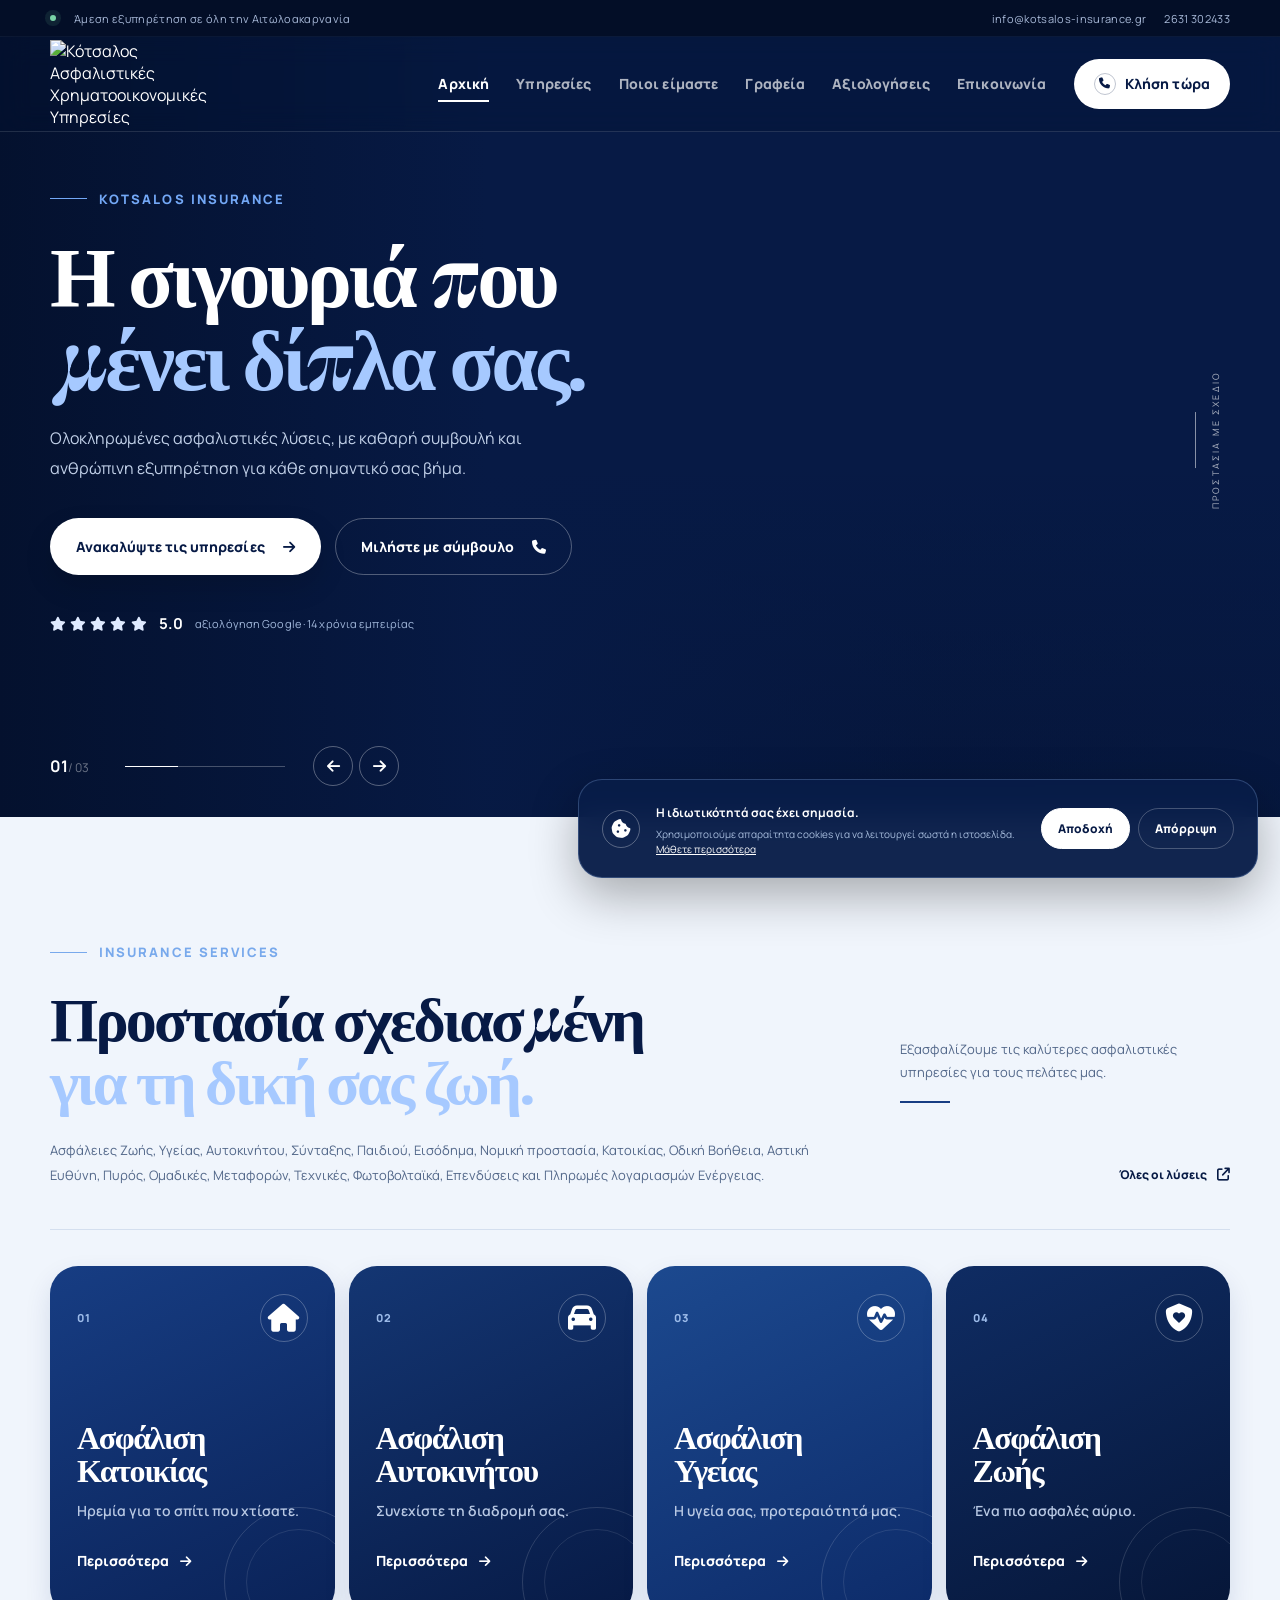
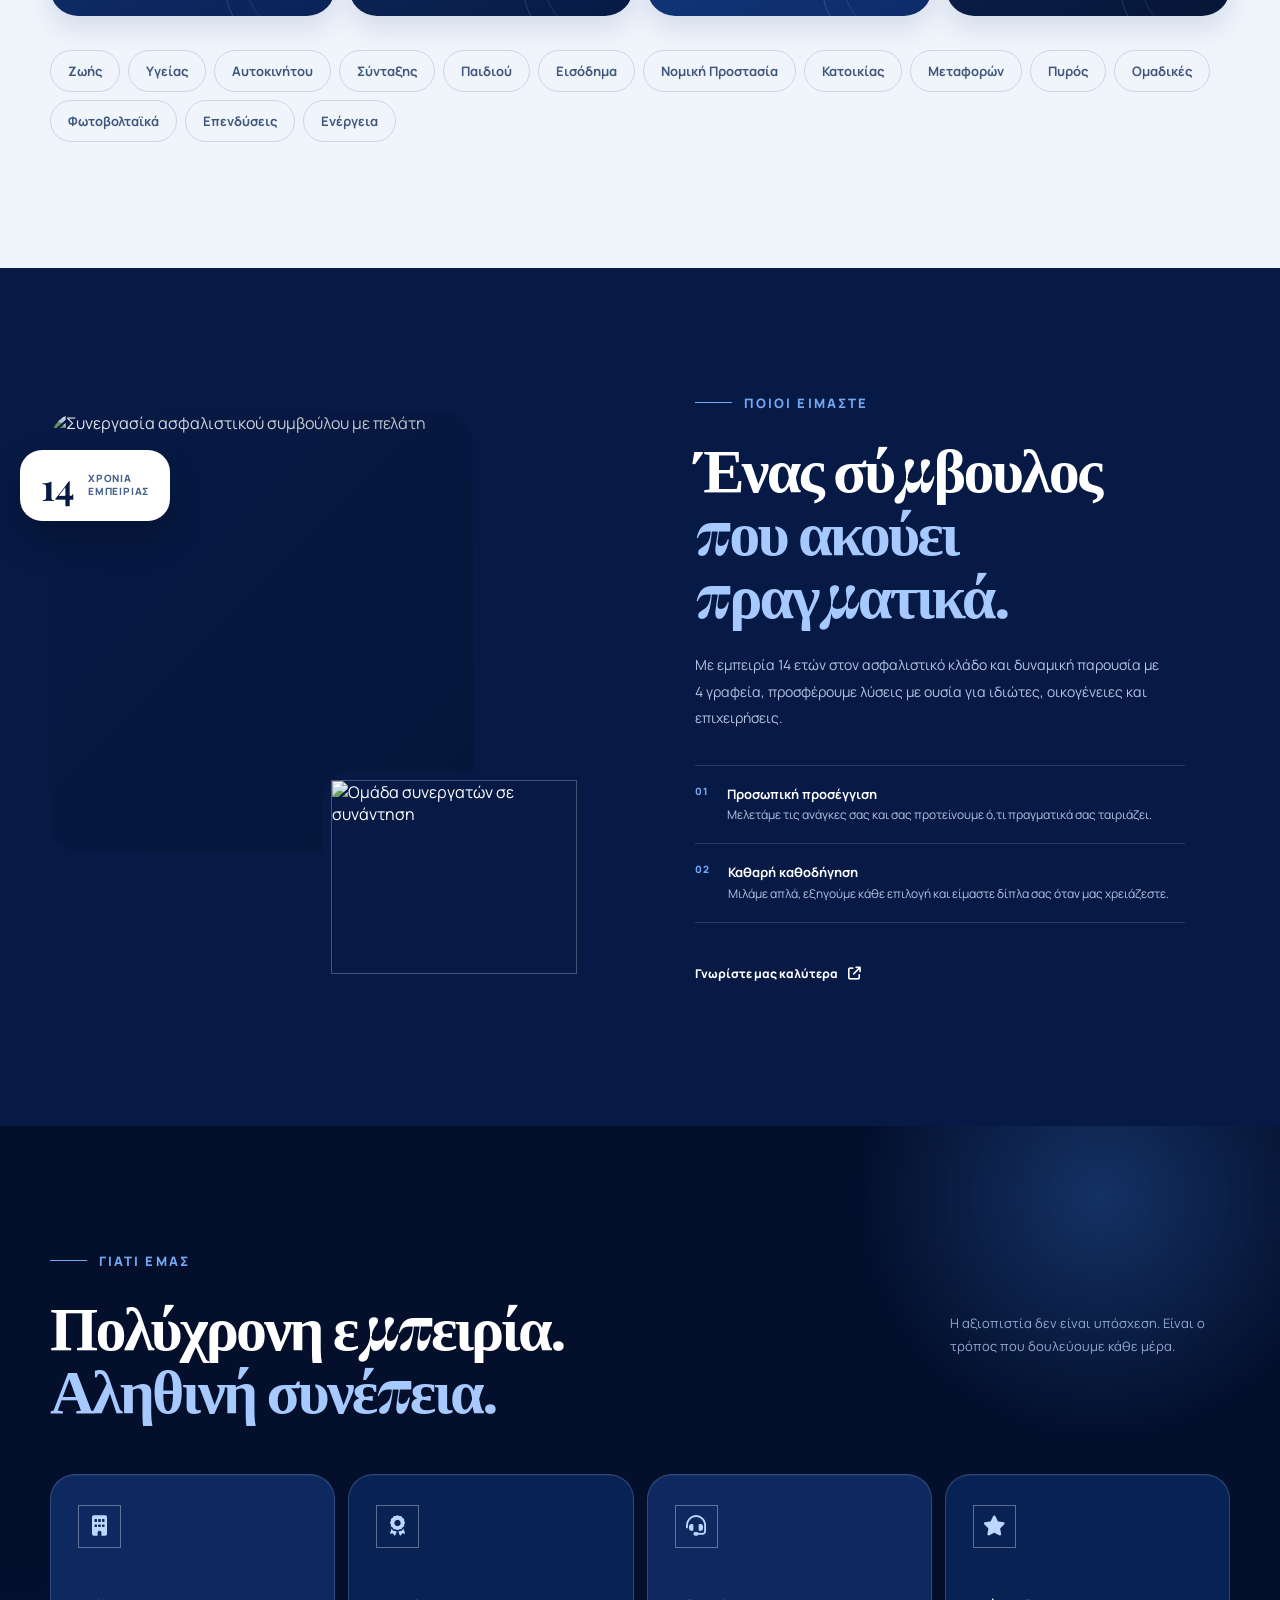
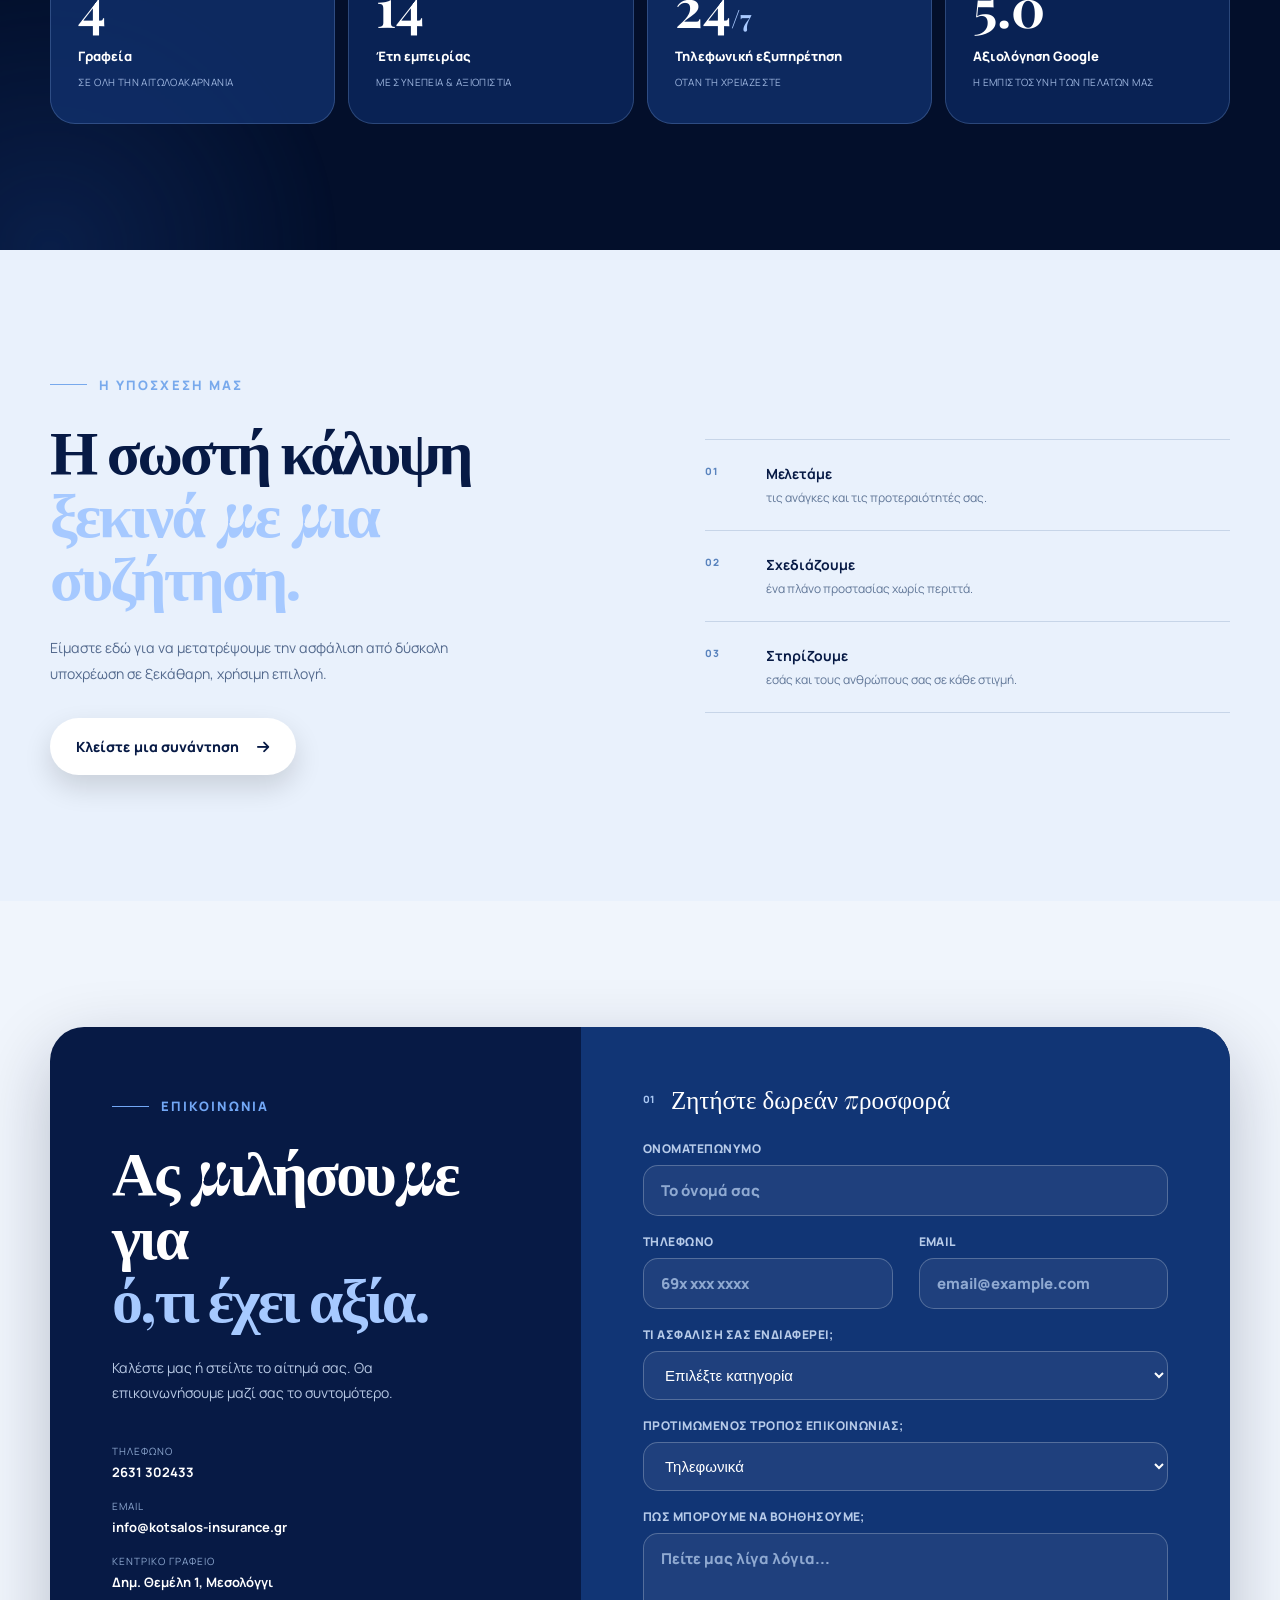
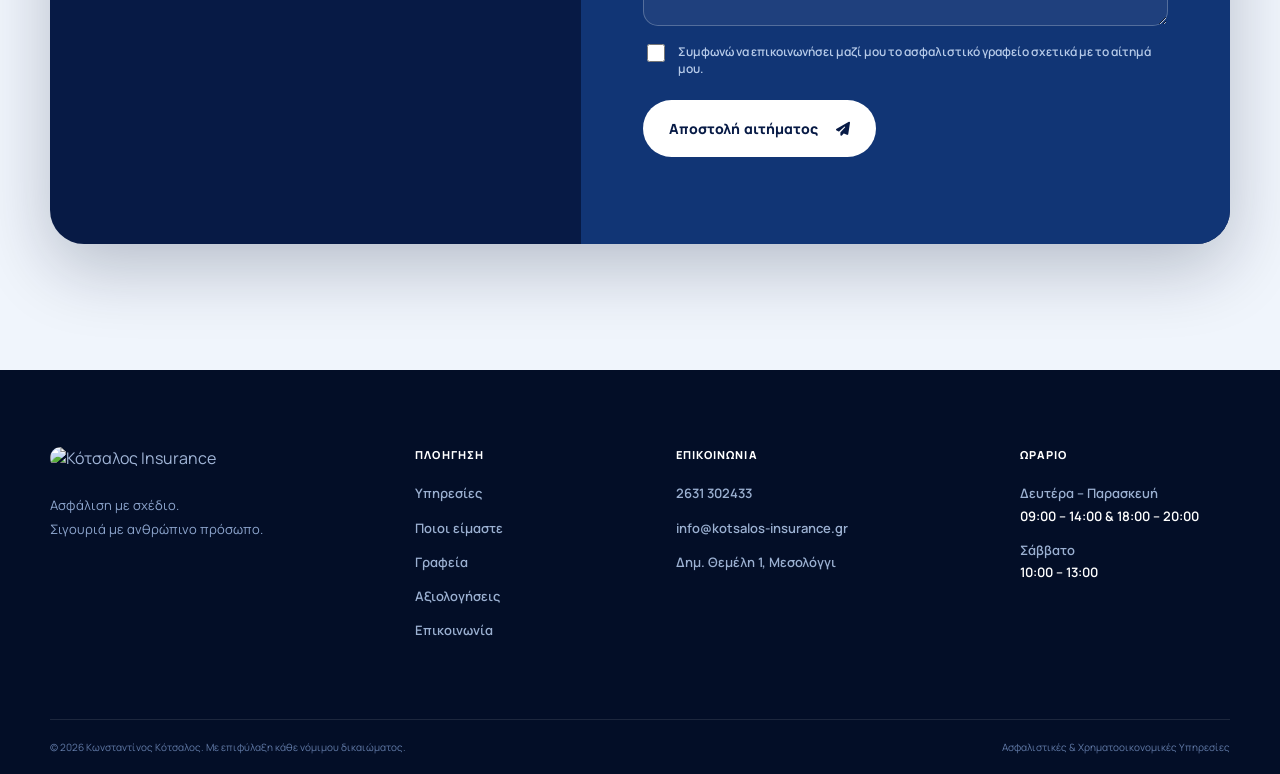
==== commit 04d58a5b: "Restore multi-page rounded insurance experience" ====
--- a/index.html
+++ b/index.html
@@ -8,6 +8,7 @@
     <link rel="preconnect" href="https://fonts.googleapis.com" />
     <link rel="preconnect" href="https://fonts.gstatic.com" crossorigin />
     <link href="https://fonts.googleapis.com/css2?family=Manrope:wght@400;500;600;700;800&family=Playfair+Display:wght@600;700&display=swap" rel="stylesheet" />
+    <link rel="stylesheet" href="https://cdnjs.cloudflare.com/ajax/libs/font-awesome/6.5.2/css/all.min.css" />
     <link rel="stylesheet" href="static/site.css" />
     <title>Κότσαλος Insurance | Ασφαλιστικό Γραφείο</title>
   </head>
@@ -33,11 +34,12 @@
           </button>
           <nav class="main-navigation" id="main-navigation" aria-label="Κύρια πλοήγηση">
             <a class="nav-link is-active" href="#home">Αρχική</a>
-            <a class="nav-link" href="#services">Υπηρεσίες</a>
-            <a class="nav-link" href="#about">Ποιοι είμαστε</a>
-            <a class="nav-link" href="#why-us">Γιατί εμάς</a>
-            <a class="nav-link" href="#contact">Επικοινωνία</a>
-            <a class="nav-call" href="tel:+302631302433"><span class="phone-icon">↗</span> Κλήση τώρα</a>
+            <a class="nav-link" href="ypiresies/">Υπηρεσίες</a>
+            <a class="nav-link" href="poioi-eimaste/">Ποιοι είμαστε</a>
+            <a class="nav-link" href="grafeia/">Γραφεία</a>
+            <a class="nav-link" href="axiologiseis/">Αξιολογήσεις</a>
+            <a class="nav-link" href="epikoinonia/">Επικοινωνία</a>
+            <a class="nav-call" href="tel:+302631302433"><span class="phone-icon"><i class="fa-solid fa-phone"></i></span> Κλήση τώρα</a>
           </nav>
         </div>
       </header>
@@ -53,10 +55,10 @@
                   <h1>Η σιγουριά που<br /><em>μένει δίπλα σας.</em></h1>
                   <p class="hero-description">Ολοκληρωμένες ασφαλιστικές λύσεις, με καθαρή συμβουλή και ανθρώπινη εξυπηρέτηση για κάθε σημαντικό σας βήμα.</p>
                   <div class="hero-actions">
-                    <a class="button button-primary" href="#services">Ανακαλύψτε τις υπηρεσίες <span>→</span></a>
-                    <a class="button button-ghost" href="tel:+302631302433">Μιλήστε με σύμβουλο <span>↗</span></a>
+                    <a class="button button-primary" href="ypiresies/">Ανακαλύψτε τις υπηρεσίες <i class="fa-solid fa-arrow-right"></i></a>
+                    <a class="button button-ghost" href="tel:+302631302433">Μιλήστε με σύμβουλο <i class="fa-solid fa-phone"></i></a>
                   </div>
-                  <div class="hero-proof"><span class="stars">★★★★★</span><strong>5.0</strong><span>αξιολόγηση Google · 14 χρόνια εμπειρίας</span></div>
+                  <div class="hero-proof"><span class="stars"><i class="fa-solid fa-star"></i><i class="fa-solid fa-star"></i><i class="fa-solid fa-star"></i><i class="fa-solid fa-star"></i><i class="fa-solid fa-star"></i></span><strong>5.0</strong><span>αξιολόγηση Google · 14 χρόνια εμπειρίας</span></div>
                 </div>
                 <div class="hero-side-note"><span class="side-line"></span><span>ΠΡΟΣΤΑΣΙΑ ΜΕ ΣΧΕΔΙΟ</span></div>
               </div>
@@ -69,8 +71,8 @@
                   <h1>Κρατήστε κοντά σας<br /><em>ό,τι αγαπάτε.</em></h1>
                   <p class="hero-description">Από την υγεία και τη ζωή μέχρι την κατοικία, σχεδιάζουμε την κάλυψη που ταιριάζει στις πραγματικές σας ανάγκες.</p>
                   <div class="hero-actions">
-                    <a class="button button-primary" href="#services">Βρείτε την κάλυψή σας <span>→</span></a>
-                    <a class="button button-ghost" href="#contact">Ζητήστε προσφορά <span>↗</span></a>
+                    <a class="button button-primary" href="ypiresies/">Βρείτε την κάλυψή σας <i class="fa-solid fa-arrow-right"></i></a>
+                    <a class="button button-ghost" href="epikoinonia/">Ζητήστε προσφορά <i class="fa-solid fa-arrow-up-right-from-square"></i></a>
                   </div>
                   <div class="hero-proof"><span class="proof-number">4</span><span>γραφεία στην Αιτωλοακαρνανία · προσωπική φροντίδα</span></div>
                 </div>
@@ -85,8 +87,8 @@
                   <h1>Προχωρήστε μπροστά<br /><em>με καθαρό μυαλό.</em></h1>
                   <p class="hero-description">Έξυπνες καλύψεις για επαγγελματίες και επιχειρήσεις, ώστε να προστατεύετε το σήμερα και να επενδύετε στο αύριο.</p>
                   <div class="hero-actions">
-                    <a class="button button-primary" href="#contact">Σχεδιάστε την κάλυψή σας <span>→</span></a>
-                    <a class="button button-ghost" href="mailto:info@kotsalos-insurance.gr">Στείλτε email <span>↗</span></a>
+                    <a class="button button-primary" href="epikoinonia/">Σχεδιάστε την κάλυψή σας <i class="fa-solid fa-arrow-right"></i></a>
+                    <a class="button button-ghost" href="mailto:info@kotsalos-insurance.gr">Στείλτε email <i class="fa-solid fa-envelope"></i></a>
                   </div>
                   <div class="hero-proof"><span class="proof-number">24/7</span><span>τηλεφωνική υποστήριξη όταν τη χρειάζεστε</span></div>
                 </div>
@@ -97,7 +99,7 @@
           <div class="container hero-controls">
             <div class="slide-count"><strong>01</strong><span>/ 03</span></div>
             <div class="slider-progress"><span></span></div>
-            <div class="slider-buttons"><button type="button" class="slider-button" data-direction="prev" aria-label="Προηγούμενη διαφάνεια">←</button><button type="button" class="slider-button" data-direction="next" aria-label="Επόμενη διαφάνεια">→</button></div>
+            <div class="slider-buttons"><button type="button" class="slider-button" data-direction="prev" aria-label="Προηγούμενη διαφάνεια"><i class="fa-solid fa-arrow-left"></i></button><button type="button" class="slider-button" data-direction="next" aria-label="Επόμενη διαφάνεια"><i class="fa-solid fa-arrow-right"></i></button></div>
           </div>
           <div class="hero-mark"><img src="https://encrypted-tbn0.gstatic.com/images?q=tbn:ANd9GcR-MiWH6vD_JxBAnH_dAS7SssXDtDy09s30eNz94Ph3rfwfg-5nm7xXGdRo&amp;s=10" alt="" /></div>
         </section>
@@ -108,12 +110,12 @@
               <div><p class="eyebrow eyebrow-dark"><span></span> Insurance Services</p><h2>Προστασία σχεδιασμένη<br /><em>για τη δική σας ζωή.</em></h2></div>
               <div class="heading-aside"><p>Εξασφαλίζουμε τις καλύτερες ασφαλιστικές υπηρεσίες για τους πελάτες μας.</p><span class="heading-rule"></span></div>
             </div>
-            <div class="services-intro reveal-on-scroll"><p>Ασφάλειες Ζωής, Υγείας, Αυτοκινήτου, Σύνταξης, Παιδιού, Εισόδημα, Νομική προστασία, Κατοικίας, Οδική Βοήθεια, Αστική Ευθύνη, Πυρός, Ομαδικές, Μεταφορών, Τεχνικές, Φωτοβολταϊκά, Επενδύσεις και Πληρωμές λογαριασμών Ενέργειας.</p><a href="#contact">Όλες οι λύσεις <span>↗</span></a></div>
+            <div class="services-intro reveal-on-scroll"><p>Ασφάλειες Ζωής, Υγείας, Αυτοκινήτου, Σύνταξης, Παιδιού, Εισόδημα, Νομική προστασία, Κατοικίας, Οδική Βοήθεια, Αστική Ευθύνη, Πυρός, Ομαδικές, Μεταφορών, Τεχνικές, Φωτοβολταϊκά, Επενδύσεις και Πληρωμές λογαριασμών Ενέργειας.</p><a href="ypiresies/">Όλες οι λύσεις <i class="fa-solid fa-arrow-up-right-from-square"></i></a></div>
             <div class="service-grid">
-              <article class="service-card reveal-on-scroll" data-service="Κατοικία" data-detail="Προστατεύστε το σπίτι και την περιουσία σας από πυρκαγιά, κλοπή, σεισμό, πλημμύρα και φυσικές καταστροφές."><div class="card-top"><span class="service-number">01</span><span class="service-icon">⌂</span></div><h3>Ασφάλιση<br />Κατοικίας</h3><p>Ηρεμία για το σπίτι που χτίσατε.</p><button type="button" class="text-link service-trigger">Περισσότερα <span>→</span></button><span class="card-corner"></span></article>
-              <article class="service-card reveal-on-scroll" data-service="Αυτοκίνητο" data-detail="Ανταγωνιστικά ασφάλιστρα, φιλικός διακανονισμός, οδική βοήθεια και φροντίδα ατυχήματος για κάθε όχημα."><div class="card-top"><span class="service-number">02</span><span class="service-icon">◌</span></div><h3>Ασφάλιση<br />Αυτοκινήτου</h3><p>Συνεχίστε τη διαδρομή σας.</p><button type="button" class="text-link service-trigger">Περισσότερα <span>→</span></button><span class="card-corner"></span></article>
-              <article class="service-card reveal-on-scroll" data-service="Υγεία" data-detail="Ολοκληρωμένη κάλυψη με νοσοκομειακά και εξωνοσοκομειακά προγράμματα, check-up και πρόσβαση σε ιδιωτικές υπηρεσίες υγείας."><div class="card-top"><span class="service-number">03</span><span class="service-icon">+</span></div><h3>Ασφάλιση<br />Υγείας</h3><p>Η υγεία σας, προτεραιότητά μας.</p><button type="button" class="text-link service-trigger">Περισσότερα <span>→</span></button><span class="card-corner"></span></article>
-              <article class="service-card reveal-on-scroll" data-service="Ζωή" data-detail="Προγράμματα ζωής, αποταμίευσης και επενδύσεων προσαρμοσμένα στους ανθρώπους και στους στόχους σας."><div class="card-top"><span class="service-number">04</span><span class="service-icon">♡</span></div><h3>Ασφάλιση<br />Ζωής</h3><p>Ένα πιο ασφαλές αύριο.</p><button type="button" class="text-link service-trigger">Περισσότερα <span>→</span></button><span class="card-corner"></span></article>
+              <article class="service-card reveal-on-scroll" data-service="Κατοικία" data-detail="Προστατεύστε το σπίτι και την περιουσία σας από πυρκαγιά, κλοπή, σεισμό, πλημμύρα και φυσικές καταστροφές."><div class="card-top"><span class="service-number">01</span><span class="service-icon"><i class="fa-solid fa-house"></i></span></div><h3>Ασφάλιση<br />Κατοικίας</h3><p>Ηρεμία για το σπίτι που χτίσατε.</p><button type="button" class="text-link service-trigger">Περισσότερα <i class="fa-solid fa-arrow-right"></i></button><span class="card-corner"></span></article>
+              <article class="service-card reveal-on-scroll" data-service="Αυτοκίνητο" data-detail="Ανταγωνιστικά ασφάλιστρα, φιλικός διακανονισμός, οδική βοήθεια και φροντίδα ατυχήματος για κάθε όχημα."><div class="card-top"><span class="service-number">02</span><span class="service-icon"><i class="fa-solid fa-car"></i></span></div><h3>Ασφάλιση<br />Αυτοκινήτου</h3><p>Συνεχίστε τη διαδρομή σας.</p><button type="button" class="text-link service-trigger">Περισσότερα <i class="fa-solid fa-arrow-right"></i></button><span class="card-corner"></span></article>
+              <article class="service-card reveal-on-scroll" data-service="Υγεία" data-detail="Ολοκληρωμένη κάλυψη με νοσοκομειακά και εξωνοσοκομειακά προγράμματα, check-up και πρόσβαση σε ιδιωτικές υπηρεσίες υγείας."><div class="card-top"><span class="service-number">03</span><span class="service-icon"><i class="fa-solid fa-heart-pulse"></i></span></div><h3>Ασφάλιση<br />Υγείας</h3><p>Η υγεία σας, προτεραιότητά μας.</p><button type="button" class="text-link service-trigger">Περισσότερα <i class="fa-solid fa-arrow-right"></i></button><span class="card-corner"></span></article>
+              <article class="service-card reveal-on-scroll" data-service="Ζωή" data-detail="Προγράμματα ζωής, αποταμίευσης και επενδύσεων προσαρμοσμένα στους ανθρώπους και στους στόχους σας."><div class="card-top"><span class="service-number">04</span><span class="service-icon"><i class="fa-solid fa-shield-heart"></i></span></div><h3>Ασφάλιση<br />Ζωής</h3><p>Ένα πιο ασφαλές αύριο.</p><button type="button" class="text-link service-trigger">Περισσότερα <i class="fa-solid fa-arrow-right"></i></button><span class="card-corner"></span></article>
             </div>
             <div class="service-tags reveal-on-scroll" aria-label="Όλες οι ασφαλιστικές κατηγορίες">
               <span>Ζωής</span><span>Υγείας</span><span>Αυτοκινήτου</span><span>Σύνταξης</span><span>Παιδιού</span><span>Εισόδημα</span><span>Νομική Προστασία</span><span>Κατοικίας</span><span>Μεταφορών</span><span>Πυρός</span><span>Ομαδικές</span><span>Φωτοβολταϊκά</span><span>Επενδύσεις</span><span>Ενέργεια</span>
@@ -124,7 +126,7 @@
         <section class="about-section section-pad" id="about">
           <div class="container about-grid">
             <div class="about-visual reveal-on-scroll"><div class="about-image-main"><img src="https://images.unsplash.com/photo-1556761175-b413da4baf72?auto=format&amp;fit=crop&amp;w=1200&amp;q=88" alt="Συνεργασία ασφαλιστικού συμβούλου με πελάτη" /></div><div class="about-image-small"><img src="https://images.unsplash.com/photo-1551836022-d5d88e9218df?auto=format&amp;fit=crop&amp;w=700&amp;q=88" alt="Ομάδα συνεργατών σε συνάντηση" /></div><div class="experience-badge"><strong>14</strong><span>χρόνια<br />εμπειρίας</span></div></div>
-            <div class="about-copy reveal-on-scroll"><p class="eyebrow"><span></span> Ποιοι είμαστε</p><h2>Ένας σύμβουλος<br /><em>που ακούει πραγματικά.</em></h2><p class="lead-copy">Με εμπειρία 14 ετών στον ασφαλιστικό κλάδο και δυναμική παρουσία με 4 γραφεία, προσφέρουμε λύσεις με ουσία για ιδιώτες, οικογένειες και επιχειρήσεις.</p><div class="about-points"><div><span>01</span><p><strong>Προσωπική προσέγγιση</strong><br />Μελετάμε τις ανάγκες σας και σας προτείνουμε ό,τι πραγματικά σας ταιριάζει.</p></div><div><span>02</span><p><strong>Καθαρή καθοδήγηση</strong><br />Μιλάμε απλά, εξηγούμε κάθε επιλογή και είμαστε δίπλα σας όταν μας χρειάζεστε.</p></div></div><a class="inline-link" href="#contact">Γνωρίστε μας καλύτερα <span>↗</span></a></div>
+            <div class="about-copy reveal-on-scroll"><p class="eyebrow"><span></span> Ποιοι είμαστε</p><h2>Ένας σύμβουλος<br /><em>που ακούει πραγματικά.</em></h2><p class="lead-copy">Με εμπειρία 14 ετών στον ασφαλιστικό κλάδο και δυναμική παρουσία με 4 γραφεία, προσφέρουμε λύσεις με ουσία για ιδιώτες, οικογένειες και επιχειρήσεις.</p><div class="about-points"><div><span>01</span><p><strong>Προσωπική προσέγγιση</strong><br />Μελετάμε τις ανάγκες σας και σας προτείνουμε ό,τι πραγματικά σας ταιριάζει.</p></div><div><span>02</span><p><strong>Καθαρή καθοδήγηση</strong><br />Μιλάμε απλά, εξηγούμε κάθε επιλογή και είμαστε δίπλα σας όταν μας χρειάζεστε.</p></div></div><a class="inline-link" href="poioi-eimaste/">Γνωρίστε μας καλύτερα <i class="fa-solid fa-arrow-up-right-from-square"></i></a></div>
           </div>
         </section>
 
@@ -133,32 +135,32 @@
           <div class="container">
             <div class="section-heading why-heading reveal-on-scroll"><div><p class="eyebrow"><span></span> Γιατί εμάς</p><h2>Πολύχρονη εμπειρία.<br /><em>Αληθινή συνέπεια.</em></h2></div><p>Η αξιοπιστία δεν είναι υπόσχεση. Είναι ο τρόπος που δουλεύουμε κάθε μέρα.</p></div>
             <div class="stats-grid">
-              <article class="stat-card reveal-on-scroll"><span class="stat-icon">◈</span><strong>4</strong><p>Γραφεία</p><small>σε όλη την Αιτωλοακαρνανία</small></article>
-              <article class="stat-card reveal-on-scroll"><span class="stat-icon">✦</span><strong>14</strong><p>Έτη εμπειρίας</p><small>με συνέπεια &amp; αξιοπιστία</small></article>
-              <article class="stat-card reveal-on-scroll"><span class="stat-icon">◷</span><strong>24<span>/7</span></strong><p>Τηλεφωνική εξυπηρέτηση</p><small>όταν τη χρειάζεστε</small></article>
-              <article class="stat-card reveal-on-scroll"><span class="stat-icon">★</span><strong>5.0</strong><p>Αξιολόγηση Google</p><small>η εμπιστοσύνη των πελατών μας</small></article>
+              <article class="stat-card reveal-on-scroll"><span class="stat-icon"><i class="fa-solid fa-building"></i></span><strong>4</strong><p>Γραφεία</p><small>σε όλη την Αιτωλοακαρνανία</small></article>
+              <article class="stat-card reveal-on-scroll"><span class="stat-icon"><i class="fa-solid fa-award"></i></span><strong>14</strong><p>Έτη εμπειρίας</p><small>με συνέπεια &amp; αξιοπιστία</small></article>
+              <article class="stat-card reveal-on-scroll"><span class="stat-icon"><i class="fa-solid fa-headset"></i></span><strong>24<span>/7</span></strong><p>Τηλεφωνική εξυπηρέτηση</p><small>όταν τη χρειάζεστε</small></article>
+              <article class="stat-card reveal-on-scroll"><span class="stat-icon"><i class="fa-solid fa-star"></i></span><strong>5.0</strong><p>Αξιολόγηση Google</p><small>η εμπιστοσύνη των πελατών μας</small></article>
             </div>
           </div>
         </section>
 
         <section class="promise-section section-pad">
-          <div class="container promise-grid"><div class="promise-copy reveal-on-scroll"><p class="eyebrow eyebrow-dark"><span></span> Η υπόσχεσή μας</p><h2>Η σωστή κάλυψη<br /><em>ξεκινά με μια συζήτηση.</em></h2><p>Είμαστε εδώ για να μετατρέψουμε την ασφάλιση από δύσκολη υποχρέωση σε ξεκάθαρη, χρήσιμη επιλογή.</p><a class="button button-primary" href="#contact">Κλείστε μια συνάντηση <span>→</span></a></div><div class="promise-list reveal-on-scroll"><div><span>01</span><strong>Μελετάμε</strong><p>τις ανάγκες και τις προτεραιότητές σας.</p></div><div><span>02</span><strong>Σχεδιάζουμε</strong><p>ένα πλάνο προστασίας χωρίς περιττά.</p></div><div><span>03</span><strong>Στηρίζουμε</strong><p>εσάς και τους ανθρώπους σας σε κάθε στιγμή.</p></div></div></div>
+          <div class="container promise-grid"><div class="promise-copy reveal-on-scroll"><p class="eyebrow eyebrow-dark"><span></span> Η υπόσχεσή μας</p><h2>Η σωστή κάλυψη<br /><em>ξεκινά με μια συζήτηση.</em></h2><p>Είμαστε εδώ για να μετατρέψουμε την ασφάλιση από δύσκολη υποχρέωση σε ξεκάθαρη, χρήσιμη επιλογή.</p><a class="button button-primary" href="epikoinonia/">Κλείστε μια συνάντηση <i class="fa-solid fa-arrow-right"></i></a></div><div class="promise-list reveal-on-scroll"><div><span>01</span><strong>Μελετάμε</strong><p>τις ανάγκες και τις προτεραιότητές σας.</p></div><div><span>02</span><strong>Σχεδιάζουμε</strong><p>ένα πλάνο προστασίας χωρίς περιττά.</p></div><div><span>03</span><strong>Στηρίζουμε</strong><p>εσάς και τους ανθρώπους σας σε κάθε στιγμή.</p></div></div></div>
         </section>
 
         <section class="contact-section section-pad" id="contact">
-          <div class="container contact-panel reveal-on-scroll"><div class="contact-copy"><p class="eyebrow"><span></span> Επικοινωνία</p><h2>Ας μιλήσουμε για<br /><em>ό,τι έχει αξία.</em></h2><p>Καλέστε μας ή στείλτε το αίτημά σας. Θα επικοινωνήσουμε μαζί σας το συντομότερο.</p><div class="contact-details"><a href="tel:+302631302433"><span>Τηλέφωνο</span><strong>2631 302433</strong></a><a href="mailto:info@kotsalos-insurance.gr"><span>Email</span><strong>info@kotsalos-insurance.gr</strong></a><a href="#contact"><span>Κεντρικό γραφείο</span><strong>Δημ. Θεμέλη 1, Μεσολόγγι</strong></a></div></div><form class="contact-form" id="contact-form"><div class="form-heading"><span>01</span><p>Ζητήστε δωρεάν προσφορά</p></div><label>Ονοματεπώνυμο<input type="text" name="name" placeholder="Το όνομά σας" required /></label><div class="form-row"><label>Τηλέφωνο<input type="tel" name="phone" placeholder="69x xxx xxxx" required /></label><label>Email<input type="email" name="email" placeholder="email@example.com" /></label></div><label>Πώς μπορούμε να βοηθήσουμε;<textarea name="message" rows="3" placeholder="Πείτε μας λίγα λόγια..."></textarea></label><button class="button button-light" type="submit">Αποστολή αιτήματος <span>→</span></button><p class="form-status" role="status"></p></form></div>
+          <div class="container contact-panel reveal-on-scroll"><div class="contact-copy"><p class="eyebrow"><span></span> Επικοινωνία</p><h2>Ας μιλήσουμε για<br /><em>ό,τι έχει αξία.</em></h2><p>Καλέστε μας ή στείλτε το αίτημά σας. Θα επικοινωνήσουμε μαζί σας το συντομότερο.</p><div class="contact-details"><a href="tel:+302631302433"><span>Τηλέφωνο</span><strong>2631 302433</strong></a><a href="mailto:info@kotsalos-insurance.gr"><span>Email</span><strong>info@kotsalos-insurance.gr</strong></a><a href="epikoinonia/"><span>Κεντρικό γραφείο</span><strong>Δημ. Θεμέλη 1, Μεσολόγγι</strong></a></div></div><form class="contact-form" id="contact-form"><div class="form-heading"><span>01</span><p>Ζητήστε δωρεάν προσφορά</p></div><label>Ονοματεπώνυμο<input type="text" name="name" placeholder="Το όνομά σας" required /></label><div class="form-row"><label>Τηλέφωνο<input type="tel" name="phone" placeholder="69x xxx xxxx" required /></label><label>Email<input type="email" name="email" placeholder="email@example.com" /></label></div><label>Τι ασφάλιση σας ενδιαφέρει;<select name="insuranceType" required><option value="">Επιλέξτε κατηγορία</option><option>Ασφάλιση Κατοικίας</option><option>Ασφάλιση Αυτοκινήτου</option><option>Ασφάλιση Υγείας</option><option>Ασφάλιση Ζωής</option><option>Ασφάλιση Παιδιού</option><option>Ασφάλιση Σύνταξης / Εισοδήματος</option><option>Επαγγελματική / Επιχειρηματική ασφάλιση</option><option>Άλλη ασφαλιστική ανάγκη</option></select></label><label>Προτιμώμενος τρόπος επικοινωνίας;<select name="contactPreference"><option>Τηλεφωνικά</option><option>Email</option><option>Δεν έχω προτίμηση</option></select></label><label>Πώς μπορούμε να βοηθήσουμε;<textarea name="message" rows="3" placeholder="Πείτε μας λίγα λόγια..."></textarea></label><label class="check-row"><input type="checkbox" name="consent" required /> <span>Συμφωνώ να επικοινωνήσει μαζί μου το ασφαλιστικό γραφείο σχετικά με το αίτημά μου.</span></label><button class="button button-light" type="submit">Αποστολή αιτήματος <i class="fa-solid fa-paper-plane"></i></button><p class="form-status" role="status"></p></form></div>
         </section>
       </main>
 
       <footer class="site-footer">
-        <div class="container footer-grid"><div class="footer-brand"><img src="https://encrypted-tbn0.gstatic.com/images?q=tbn:ANd9GcSSSzqeM8EVenTnPbbinzekyDpOK8Rxwzu6D5ROOTY_fw&amp;s" alt="Κότσαλος Insurance" /><p>Ασφάλιση με σχέδιο.<br />Σιγουριά με ανθρώπινο πρόσωπο.</p></div><div><p class="footer-label">Πλοήγηση</p><a href="#services">Υπηρεσίες</a><a href="#about">Ποιοι είμαστε</a><a href="#why-us">Γιατί εμάς</a><a href="#contact">Επικοινωνία</a></div><div><p class="footer-label">Επικοινωνία</p><a href="tel:+302631302433">2631 302433</a><a href="mailto:info@kotsalos-insurance.gr">info@kotsalos-insurance.gr</a><span>Δημ. Θεμέλη 1, Μεσολόγγι</span></div><div><p class="footer-label">Ωράριο</p><span>Δευτέρα – Παρασκευή<br /><strong>09:00 – 14:00 &amp; 18:00 – 20:00</strong></span><span>Σάββατο<br /><strong>10:00 – 13:00</strong></span></div></div>
+        <div class="container footer-grid"><div class="footer-brand"><img src="https://encrypted-tbn0.gstatic.com/images?q=tbn:ANd9GcSSSzqeM8EVenTnPbbinzekyDpOK8Rxwzu6D5ROOTY_fw&amp;s" alt="Κότσαλος Insurance" /><p>Ασφάλιση με σχέδιο.<br />Σιγουριά με ανθρώπινο πρόσωπο.</p></div><div><p class="footer-label">Πλοήγηση</p><a href="ypiresies/">Υπηρεσίες</a><a href="poioi-eimaste/">Ποιοι είμαστε</a><a href="grafeia/">Γραφεία</a><a href="axiologiseis/">Αξιολογήσεις</a><a href="epikoinonia/">Επικοινωνία</a></div><div><p class="footer-label">Επικοινωνία</p><a href="tel:+302631302433">2631 302433</a><a href="mailto:info@kotsalos-insurance.gr">info@kotsalos-insurance.gr</a><span>Δημ. Θεμέλη 1, Μεσολόγγι</span></div><div><p class="footer-label">Ωράριο</p><span>Δευτέρα – Παρασκευή<br /><strong>09:00 – 14:00 &amp; 18:00 – 20:00</strong></span><span>Σάββατο<br /><strong>10:00 – 13:00</strong></span></div></div>
         <div class="container footer-bottom"><span>© <span id="year"></span> Κωνσταντίνος Κότσαλος. Με επιφύλαξη κάθε νόμιμου δικαιώματος.</span><span>Ασφαλιστικές &amp; Χρηματοοικονομικές Υπηρεσίες</span></div>
       </footer>
     </div>
 
-    <div class="service-modal" aria-hidden="true" role="dialog" aria-modal="true" aria-labelledby="modal-title"><div class="modal-backdrop"></div><div class="modal-card"><button type="button" class="modal-close" aria-label="Κλείσιμο">×</button><img src="https://encrypted-tbn0.gstatic.com/images?q=tbn:ANd9GcR-MiWH6vD_JxBAnH_dAS7SssXDtDy09s30eNz94Ph3rfwfg-5nm7xXGdRo&amp;s=10" alt="" /><p class="eyebrow"><span></span> KOTSALOS INSURANCE</p><h2 id="modal-title">Ασφάλιση</h2><p id="modal-detail"></p><a class="button button-primary" href="#contact">Ζητήστε προσφορά <span>→</span></a></div></div>
-    <div class="cookie-banner" id="cookie-banner" role="dialog" aria-label="Ρυθμίσεις cookies"><div class="cookie-icon">◌</div><div><strong>Η ιδιωτικότητά σας έχει σημασία.</strong><p>Χρησιμοποιούμε απαραίτητα cookies για να λειτουργεί σωστά η ιστοσελίδα. <a href="#contact">Μάθετε περισσότερα</a></p></div><div class="cookie-actions"><button type="button" class="cookie-accept">Αποδοχή</button><button type="button" class="cookie-dismiss">Απόρριψη</button></div></div>
-    <button class="back-to-top" type="button" aria-label="Επιστροφή στην κορυφή">↑</button>
+    <div class="service-modal" aria-hidden="true" role="dialog" aria-modal="true" aria-labelledby="modal-title"><div class="modal-backdrop"></div><div class="modal-card"><button type="button" class="modal-close" aria-label="Κλείσιμο"><i class="fa-solid fa-xmark"></i></button><img src="https://encrypted-tbn0.gstatic.com/images?q=tbn:ANd9GcR-MiWH6vD_JxBAnH_dAS7SssXDtDy09s30eNz94Ph3rfwfg-5nm7xXGdRo&amp;s=10" alt="" /><p class="eyebrow"><span></span> KOTSALOS INSURANCE</p><h2 id="modal-title">Ασφάλιση</h2><p id="modal-detail"></p><a class="button button-primary" href="epikoinonia/">Ζητήστε προσφορά <i class="fa-solid fa-arrow-right"></i></a></div></div>
+    <div class="cookie-banner" id="cookie-banner" role="dialog" aria-label="Ρυθμίσεις cookies"><div class="cookie-icon"><i class="fa-solid fa-cookie-bite"></i></div><div><strong>Η ιδιωτικότητά σας έχει σημασία.</strong><p>Χρησιμοποιούμε απαραίτητα cookies για να λειτουργεί σωστά η ιστοσελίδα. <a href="epikoinonia/">Μάθετε περισσότερα</a></p></div><div class="cookie-actions"><button type="button" class="cookie-accept">Αποδοχή</button><button type="button" class="cookie-dismiss">Απόρριψη</button></div></div>
+    <button class="back-to-top" type="button" aria-label="Επιστροφή στην κορυφή"><i class="fa-solid fa-arrow-up"></i></button>
     <script src="static/site.js"></script>
   </body>
 </html>
--- a/static/site.css
+++ b/static/site.css
@@ -36,14 +36,14 @@
 .nav-inner { min-height: 92px; display: flex; align-items: center; justify-content: space-between; gap: 30px; }
 .brand { display: inline-flex; width: 178px; align-items: center; }
 .brand img { width: 100%; display: block; }
-.main-navigation { display: flex; align-items: center; gap: 31px; font-size: 12px; font-weight: 700; letter-spacing: .02em; }
+.main-navigation { display: flex; align-items: center; gap: 27px; font-size: 14px; font-weight: 800; letter-spacing: .01em; }
 .nav-link { position: relative; color: rgba(255,255,255,.68); transition: color .25s ease; padding: 38px 0; }
 .nav-link::after { content: ''; position: absolute; left: 0; right: 100%; bottom: 29px; height: 2px; background: var(--white); transition: right .3s var(--ease); }
 .nav-link:hover, .nav-link.is-active { color: var(--white); }
 .nav-link:hover::after, .nav-link.is-active::after { right: 0; }
-.nav-call { display: inline-flex; align-items: center; gap: 8px; background: var(--white); color: var(--navy-900); padding: 13px 17px; border-radius: 3px; transition: transform .25s var(--ease), background .25s ease; }
+.nav-call { display: inline-flex; align-items: center; gap: 9px; background: var(--white); color: var(--navy-900); padding: 14px 20px; border-radius: 999px; transition: transform .25s var(--ease), background .25s ease; }
 .nav-call:hover { transform: translateY(-2px); background: var(--ice); }
-.phone-icon { display: inline-flex; align-items: center; justify-content: center; width: 20px; height: 20px; border: 1px solid rgba(7,26,69,.25); border-radius: 50%; font-size: 13px; }
+.phone-icon { display: inline-flex; align-items: center; justify-content: center; width: 22px; height: 22px; border: 1px solid rgba(7,26,69,.25); border-radius: 50%; font-size: 11px; }
 .menu-toggle { display: none; background: none; color: var(--white); border: 0; padding: 8px; }
 .menu-toggle span { display: block; height: 2px; width: 25px; margin: 5px 0; background: var(--white); transition: transform .25s ease, opacity .25s ease; }
 
@@ -54,7 +54,7 @@
 .hero-overlay { position: absolute; inset: 0; background: linear-gradient(90deg, rgba(4,17,46,.99) 0%, rgba(7,26,69,.93) 38%, rgba(7,26,69,.39) 73%, rgba(7,26,69,.55) 100%), linear-gradient(0deg, rgba(4,17,46,.74), transparent 45%); }
 .hero-content { position: relative; z-index: 1; min-height: 710px; display: flex; align-items: center; padding-top: 80px; }
 .hero-copy { max-width: 680px; padding-bottom: 40px; }
-.eyebrow { display: flex; align-items: center; gap: 12px; margin: 0 0 23px; color: var(--blue-500); font-size: 11px; font-weight: 800; letter-spacing: .2em; text-transform: uppercase; }
+.eyebrow { display: flex; align-items: center; gap: 12px; margin: 0 0 23px; color: var(--blue-500); font-size: 13px; font-weight: 800; letter-spacing: .16em; text-transform: uppercase; }
 .eyebrow span { display: inline-block; width: 37px; height: 1px; background: currentColor; }
 .eyebrow-dark { color: #78a9ec; }
 h1, h2, h3, p { margin-top: 0; }
@@ -64,16 +64,16 @@
 h1 em, h2 em { color: #a6c9ff; font-style: normal; }
 .hero-description { max-width: 490px; margin-bottom: 35px; color: #c1d0e8; font-size: 16px; line-height: 1.85; }
 .hero-actions { display: flex; flex-wrap: wrap; align-items: center; gap: 14px; }
-.button { display: inline-flex; align-items: center; justify-content: center; gap: 22px; border: 1px solid transparent; border-radius: 3px; padding: 16px 20px; font-size: 12px; font-weight: 800; letter-spacing: .015em; transition: transform .25s var(--ease), background .25s ease, border-color .25s ease, color .25s ease; }
-.button span { font-size: 19px; line-height: 0; transition: transform .25s var(--ease); }
+.button { display: inline-flex; align-items: center; justify-content: center; gap: 18px; border: 1px solid transparent; border-radius: 999px; padding: 18px 25px; font-size: 14px; font-weight: 800; letter-spacing: .005em; transition: transform .25s var(--ease), background .25s ease, border-color .25s ease, color .25s ease; }
+.button i { font-size: 14px; line-height: 1; transition: transform .25s var(--ease); }
 .button:hover { transform: translateY(-3px); }
-.button:hover span { transform: translateX(4px); }
+.button:hover i { transform: translateX(4px); }
 .button-primary { background: var(--white); color: var(--navy-900); box-shadow: 0 12px 28px rgba(0,0,0,.14); }
 .button-primary:hover { background: var(--ice); }
 .button-ghost { border-color: rgba(255,255,255,.3); color: var(--white); }
 .button-ghost:hover { border-color: var(--white); background: rgba(255,255,255,.1); }
 .hero-proof { display: flex; align-items: center; gap: 12px; margin-top: 38px; color: #a3b9dc; font-size: 11px; letter-spacing: .01em; }
-.stars { color: #dfeaff; letter-spacing: 3px; font-size: 15px; }
+.stars { display: inline-flex; gap: 4px; color: #dfeaff; font-size: 14px; }
 .hero-proof strong, .proof-number { color: var(--white); font-size: 15px; }
 .hero-side-note { position: absolute; right: 8px; top: 47%; display: flex; flex-direction: column; align-items: center; gap: 13px; color: rgba(255,255,255,.68); font-size: 9px; letter-spacing: .24em; writing-mode: vertical-rl; transform: rotate(180deg); }
 .side-line { width: 1px; height: 56px; background: rgba(255,255,255,.52); }
@@ -84,7 +84,7 @@
 .slider-progress { width: 160px; height: 1px; background: rgba(255,255,255,.26); overflow: hidden; }
 .slider-progress span { display: block; width: 33.333%; height: 100%; background: var(--white); transition: width .45s var(--ease); }
 .slider-buttons { display: flex; gap: 6px; }
-.slider-button { width: 34px; height: 34px; border: 1px solid rgba(255,255,255,.32); background: transparent; color: var(--white); font-size: 16px; transition: background .25s ease, border-color .25s ease, transform .25s ease; }
+.slider-button { width: 40px; height: 40px; border: 1px solid rgba(255,255,255,.32); border-radius: 50%; background: transparent; color: var(--white); font-size: 15px; transition: background .25s ease, border-color .25s ease, transform .25s ease; }
 .slider-button:hover { border-color: var(--white); background: rgba(255,255,255,.14); transform: translateY(-2px); }
 .hero-mark { position: absolute; z-index: 2; right: 5%; bottom: 82px; width: 75px; opacity: .42; }
 .hero-mark img { width: 100%; display: block; }
@@ -101,7 +101,7 @@
 .services-intro a span, .inline-link span { margin-left: 12px; font-size: 18px; transition: transform .25s ease; display: inline-block; }
 .services-intro a:hover span, .inline-link:hover span { transform: translate(4px, -3px); }
 .service-grid { display: grid; grid-template-columns: repeat(4, 1fr); gap: 14px; padding: 36px 0 34px; }
-.service-card { position: relative; min-height: 350px; overflow: hidden; padding: 25px 24px 27px; color: var(--white); background: linear-gradient(155deg, #173d83, #0a2257); box-shadow: 0 12px 27px rgba(12,43,105,.12); transition: transform .35s var(--ease), box-shadow .35s var(--ease), background .35s ease; }
+.service-card { position: relative; min-height: 350px; overflow: hidden; padding: 28px 27px 30px; border-radius: 28px; color: var(--white); background: linear-gradient(155deg, #173d83, #0a2257); box-shadow: 0 12px 27px rgba(12,43,105,.12); transition: transform .35s var(--ease), box-shadow .35s var(--ease), background .35s ease; }
 .service-card:nth-child(2) { background: linear-gradient(155deg, #143673, #071a45); }
 .service-card:nth-child(3) { background: linear-gradient(155deg, #1c498f, #0d2b69); }
 .service-card:nth-child(4) { background: linear-gradient(155deg, #0f2c63, #061638); }
@@ -110,27 +110,27 @@
 .service-number { color: #9cbbe9; font-size: 11px; font-weight: 800; letter-spacing: .1em; }
 .service-icon { display: flex; align-items: center; justify-content: center; width: 48px; height: 48px; border: 1px solid rgba(255,255,255,.25); border-radius: 50%; color: var(--white); font-family: Georgia, serif; font-size: 28px; transition: transform .35s var(--ease), background .35s ease; }
 .service-card:hover .service-icon { background: rgba(255,255,255,.16); transform: rotate(12deg) scale(1.08); }
-.service-card h3 { position: relative; z-index: 1; margin: 77px 0 13px; font-family: 'Playfair Display', Georgia, serif; font-size: 29px; line-height: 1.05; }
-.service-card p { position: relative; z-index: 1; margin-bottom: 27px; color: #b9c9e4; font-size: 12px; line-height: 1.65; }
-.text-link { position: relative; z-index: 1; padding: 0; border: 0; background: none; color: var(--white); font-size: 11px; font-weight: 800; }
+.service-card h3 { position: relative; z-index: 1; margin: 77px 0 13px; font-family: 'Playfair Display', Georgia, serif; font-size: 32px; line-height: 1.05; }
+.service-card p { position: relative; z-index: 1; margin-bottom: 27px; color: #b9c9e4; font-size: 14px; font-weight: 600; line-height: 1.65; }
+.text-link { position: relative; z-index: 1; padding: 0; border: 0; background: none; color: var(--white); font-size: 14px; font-weight: 800; }
 .text-link span { display: inline-block; margin-left: 8px; font-size: 17px; vertical-align: -1px; transition: transform .25s ease; }
 .service-card:hover .text-link span { transform: translateX(5px); }
 .card-corner { position: absolute; right: -39px; bottom: -41px; width: 150px; height: 150px; border: 1px solid rgba(255,255,255,.14); border-radius: 50%; transition: transform .6s var(--ease); }
 .card-corner::after { content: ''; position: absolute; inset: 21px; border: 1px solid rgba(255,255,255,.1); border-radius: inherit; }
 .service-card:hover .card-corner { transform: scale(1.35) rotate(21deg); }
 .service-tags { display: flex; flex-wrap: wrap; gap: 8px; }
-.service-tags span { padding: 9px 13px; border: 1px solid #c9d7e9; color: #40577d; font-size: 11px; transition: color .25s ease, background .25s ease, border-color .25s ease, transform .25s ease; }
+.service-tags span { padding: 11px 17px; border: 1px solid #c9d7e9; border-radius: 999px; color: #40577d; font-size: 13px; font-weight: 700; transition: color .25s ease, background .25s ease, border-color .25s ease, transform .25s ease; }
 .service-tags span:hover { border-color: var(--navy-800); background: var(--navy-800); color: var(--white); transform: translateY(-2px); }
 
 .about-section { background: var(--navy-900); }
 .about-grid { display: grid; grid-template-columns: 1fr 1fr; align-items: center; gap: 110px; }
 .about-visual { position: relative; min-height: 570px; }
-.about-image-main { position: absolute; top: 0; left: 0; width: 79%; height: 440px; overflow: hidden; }
+.about-image-main { position: absolute; top: 0; left: 0; width: 79%; height: 440px; overflow: hidden; border-radius: 30px; }
 .about-image-main img, .about-image-small img { width: 100%; height: 100%; object-fit: cover; display: block; filter: saturate(.75); }
 .about-image-main::after { content: ''; position: absolute; inset: 0; background: linear-gradient(135deg, rgba(7,26,69,.1), rgba(4,17,46,.47)); }
-.about-image-small { position: absolute; right: 0; bottom: 0; width: 49%; height: 210px; padding: 8px; background: var(--navy-900); }
+.about-image-small { position: absolute; right: 0; bottom: 0; width: 49%; height: 210px; padding: 8px; border-radius: 28px; background: var(--navy-900); }
 .about-image-small img { border: 1px solid rgba(255,255,255,.25); }
-.experience-badge { position: absolute; z-index: 1; left: -30px; top: 38px; display: flex; align-items: center; gap: 13px; padding: 16px 18px; background: var(--white); color: var(--navy-900); box-shadow: 0 18px 35px rgba(0,0,0,.23); }
+.experience-badge { position: absolute; z-index: 1; left: -30px; top: 38px; display: flex; align-items: center; gap: 13px; padding: 17px 21px; border-radius: 22px; background: var(--white); color: var(--navy-900); box-shadow: 0 18px 35px rgba(0,0,0,.23); }
 .experience-badge strong { font-family: 'Playfair Display', Georgia, serif; font-size: 37px; line-height: 1; }
 .experience-badge span { color: #46618c; font-size: 10px; font-weight: 800; letter-spacing: .08em; line-height: 1.35; text-transform: uppercase; }
 .about-copy { padding-bottom: 17px; }
@@ -151,7 +151,7 @@
 .why-heading { position: relative; z-index: 1; align-items: center; margin-bottom: 55px; }
 .why-heading > p { max-width: 280px; margin: 0; color: #91a9d0; font-size: 13px; line-height: 1.8; }
 .stats-grid { position: relative; z-index: 1; display: grid; grid-template-columns: repeat(4, 1fr); gap: 13px; }
-.stat-card { min-height: 250px; padding: 28px 25px; border: 1px solid rgba(150,187,242,.24); background: rgba(17,49,111,.78); box-shadow: inset 0 1px 0 rgba(255,255,255,.05); transition: transform .35s var(--ease), border-color .35s ease, background .35s ease; }
+.stat-card { min-height: 250px; padding: 30px 27px; border: 1px solid rgba(150,187,242,.24); border-radius: 25px; background: rgba(17,49,111,.78); box-shadow: inset 0 1px 0 rgba(255,255,255,.05); transition: transform .35s var(--ease), border-color .35s ease, background .35s ease; }
 .stat-card:nth-child(2), .stat-card:nth-child(4) { background: rgba(11,37,89,.9); }
 .stat-card:hover { transform: translateY(-8px); border-color: rgba(255,255,255,.56); background: rgba(29,70,139,.93); }
 .stat-icon { display: flex; width: 43px; height: 43px; align-items: center; justify-content: center; margin-bottom: 35px; border: 1px solid rgba(255,255,255,.35); color: #bdd6ff; font-size: 20px; }
@@ -165,13 +165,13 @@
 .promise-copy h2 { color: var(--navy-900); }
 .promise-copy > p:not(.eyebrow) { max-width: 420px; margin: 28px 0 32px; color: #53698d; font-size: 14px; line-height: 1.85; }
 .promise-list { border-top: 1px solid #c7d5e8; }
-.promise-list > div { display: grid; grid-template-columns: 44px 1fr; column-gap: 17px; padding: 21px 0; border-bottom: 1px solid #c7d5e8; }
+.promise-list > div { display: grid; grid-template-columns: 44px 1fr; column-gap: 17px; padding: 24px 0; border-bottom: 1px solid #c7d5e8; }
 .promise-list > div > span { grid-row: span 2; color: #5a84be; }
 .promise-list strong { font-size: 14px; }
 .promise-list p { margin: 6px 0 0; color: #607697; font-size: 12px; }
 
 .contact-section { background: #f0f5fc; }
-.contact-panel { display: grid; grid-template-columns: .9fr 1.1fr; background: var(--navy-900); box-shadow: var(--shadow); }
+.contact-panel { display: grid; grid-template-columns: .9fr 1.1fr; overflow: hidden; border-radius: 34px; background: var(--navy-900); box-shadow: var(--shadow); }
 .contact-copy { padding: 70px 62px 64px; }
 .contact-copy > p:not(.eyebrow) { max-width: 360px; margin: 27px 0 38px; color: #b8c9e4; font-size: 14px; line-height: 1.8; }
 .contact-details { display: grid; gap: 18px; }
@@ -182,20 +182,21 @@
 .form-heading { display: flex; align-items: center; gap: 16px; margin-bottom: 25px; }
 .form-heading span { color: #a9c7f3; font-size: 10px; font-weight: 800; }
 .form-heading p { margin: 0; color: var(--white); font-family: 'Playfair Display', Georgia, serif; font-size: 25px; }
-.contact-form label { display: grid; gap: 8px; margin-bottom: 17px; color: #b7cbe9; font-size: 10px; font-weight: 700; letter-spacing: .07em; text-transform: uppercase; }
-.contact-form input, .contact-form textarea { width: 100%; padding: 13px 0; border: 0; border-bottom: 1px solid rgba(255,255,255,.24); outline: none; resize: vertical; background: transparent; color: var(--white); font-size: 13px; letter-spacing: normal; text-transform: none; transition: border-color .25s ease; }
+.contact-form label { display: grid; gap: 8px; margin-bottom: 17px; color: #b7cbe9; font-size: 12px; font-weight: 800; letter-spacing: .04em; text-transform: uppercase; }
+.contact-form input, .contact-form textarea, .contact-form select { width: 100%; padding: 14px 17px; border: 1px solid rgba(255,255,255,.24); border-radius: 15px; outline: none; resize: vertical; background: rgba(255,255,255,.06); color: var(--white); font-size: 15px; letter-spacing: normal; text-transform: none; transition: border-color .25s ease, background .25s ease; }
 .contact-form input::placeholder, .contact-form textarea::placeholder { color: #8fa9d1; }
-.contact-form input:focus, .contact-form textarea:focus { border-color: var(--white); }
+.contact-form input:focus, .contact-form textarea:focus, .contact-form select:focus { border-color: var(--white); background: rgba(255,255,255,.1); }
+.contact-form select option { color: var(--navy-900); }
 .form-row { display: grid; grid-template-columns: 1fr 1fr; gap: 26px; }
 .button-light { margin-top: 6px; background: var(--white); color: var(--navy-900); }
 .form-status { min-height: 18px; margin: 14px 0 0; color: #bfe2ca; font-size: 11px; }
 
 .site-footer { padding: 77px 0 0; background: #030e27; color: #a1b5d7; }
 .footer-grid { display: grid; grid-template-columns: 1.5fr 1fr 1.4fr 1fr; gap: 50px; padding-bottom: 66px; }
-.footer-brand img { width: 185px; display: block; margin-bottom: 25px; }
+.footer-brand img { width: 185px; display: block; margin-bottom: 25px; border-radius: 14px; }
 .footer-brand p { color: #8ea6ce; font-size: 13px; line-height: 1.8; }
 .footer-label { margin-bottom: 20px; color: var(--white); font-size: 11px; font-weight: 800; letter-spacing: .1em; text-transform: uppercase; }
-.site-footer a, .site-footer > .container > div > span { display: block; margin-bottom: 12px; color: #9bb0d1; font-size: 12px; line-height: 1.7; transition: color .25s ease; }
+.site-footer a, .site-footer > .container > div > span { display: block; margin-bottom: 12px; color: #9bb0d1; font-size: 13px; font-weight: 600; line-height: 1.7; transition: color .25s ease; }
 .site-footer a:hover { color: var(--white); }
 .site-footer strong { color: var(--white); font-weight: 600; }
 .footer-bottom { display: flex; justify-content: space-between; gap: 20px; padding: 20px 0; border-top: 1px solid rgba(255,255,255,.1); color: #627ba8; font-size: 10px; }
@@ -203,22 +204,22 @@
 .service-modal { position: fixed; z-index: 100; inset: 0; display: flex; align-items: center; justify-content: center; padding: 24px; opacity: 0; visibility: hidden; transition: opacity .3s ease, visibility .3s ease; }
 .service-modal.is-open { opacity: 1; visibility: visible; }
 .modal-backdrop { position: absolute; inset: 0; background: rgba(1,8,25,.78); backdrop-filter: blur(7px); }
-.modal-card { position: relative; z-index: 1; width: min(480px, 100%); padding: 48px; background: var(--navy-900); box-shadow: 0 30px 90px rgba(0,0,0,.4); transform: translateY(20px); transition: transform .4s var(--ease); }
+.modal-card { position: relative; z-index: 1; width: min(480px, 100%); padding: 50px; border-radius: 30px; background: var(--navy-900); box-shadow: 0 30px 90px rgba(0,0,0,.4); transform: translateY(20px); transition: transform .4s var(--ease); }
 .service-modal.is-open .modal-card { transform: translateY(0); }
 .modal-card > img { width: 55px; height: 55px; object-fit: cover; margin-bottom: 31px; }
 .modal-card h2 { margin: 0 0 18px; font-size: 42px; }
 .modal-card > p:not(.eyebrow) { margin-bottom: 28px; color: #b4c6e4; font-size: 13px; line-height: 1.8; }
-.modal-close { position: absolute; top: 15px; right: 17px; width: 35px; height: 35px; border: 1px solid rgba(255,255,255,.25); background: none; color: var(--white); font-size: 24px; line-height: 1; transition: background .25s ease; }
+.modal-close { position: absolute; top: 15px; right: 17px; width: 38px; height: 38px; border: 1px solid rgba(255,255,255,.25); border-radius: 50%; background: none; color: var(--white); font-size: 16px; line-height: 1; transition: background .25s ease; }
 .modal-close:hover { background: rgba(255,255,255,.1); }
 
-.cookie-banner { position: fixed; z-index: 90; right: 22px; bottom: 22px; display: flex; align-items: center; gap: 16px; width: min(615px, calc(100% - 44px)); padding: 18px 21px; border: 1px solid rgba(157,193,247,.25); background: rgba(8,29,72,.96); box-shadow: 0 18px 48px rgba(0,0,0,.3); backdrop-filter: blur(14px); transform: translateY(150%); transition: transform .5s var(--ease); }
+.cookie-banner { position: fixed; z-index: 90; right: 22px; bottom: 22px; display: flex; align-items: center; gap: 16px; width: min(680px, calc(100% - 44px)); padding: 20px 23px; border: 1px solid rgba(157,193,247,.25); border-radius: 24px; background: rgba(8,29,72,.96); box-shadow: 0 18px 48px rgba(0,0,0,.3); backdrop-filter: blur(14px); transform: translateY(150%); transition: transform .5s var(--ease); }
 .cookie-banner.is-visible { transform: translateY(0); }
 .cookie-icon { display: flex; flex: 0 0 38px; align-items: center; justify-content: center; width: 38px; height: 38px; border: 1px solid rgba(255,255,255,.3); border-radius: 50%; color: var(--white); font-size: 20px; }
 .cookie-banner strong { color: var(--white); font-size: 12px; }
 .cookie-banner p { margin: 5px 0 0; color: #a9bfdf; font-size: 10px; line-height: 1.5; }
 .cookie-banner p a { color: var(--white); text-decoration: underline; }
 .cookie-actions { display: flex; flex: 0 0 auto; gap: 8px; margin-left: auto; }
-.cookie-actions button { padding: 9px 12px; border: 1px solid rgba(255,255,255,.24); background: transparent; color: var(--white); font-size: 10px; font-weight: 800; }
+.cookie-actions button { padding: 11px 16px; border: 1px solid rgba(255,255,255,.24); border-radius: 999px; background: transparent; color: var(--white); font-size: 12px; font-weight: 800; }
 .cookie-actions .cookie-accept { border-color: var(--white); background: var(--white); color: var(--navy-900); }
 .back-to-top { position: fixed; z-index: 50; right: 22px; bottom: 22px; display: flex; align-items: center; justify-content: center; width: 40px; height: 40px; border: 1px solid rgba(255,255,255,.22); background: rgba(7,26,69,.86); color: var(--white); opacity: 0; visibility: hidden; transform: translateY(8px); transition: opacity .25s ease, visibility .25s ease, transform .25s ease, bottom .25s ease; }
 .back-to-top.is-visible { opacity: 1; visibility: visible; transform: translateY(0); }
@@ -226,6 +227,58 @@
 
 .reveal-on-scroll { opacity: 0; transform: translateY(28px); transition: opacity .7s var(--ease), transform .7s var(--ease); }
 .reveal-on-scroll.is-visible { opacity: 1; transform: translateY(0); }
+
+/* Multi-page sections */
+.page-hero { position: relative; overflow: hidden; padding: 175px 0 110px; background: radial-gradient(circle at 84% 15%, rgba(71,128,220,.35), transparent 28%), linear-gradient(135deg, #0d2b69, #04112e 75%); }
+.page-hero::before { content: ''; position: absolute; right: -120px; bottom: -220px; width: 520px; height: 520px; border: 1px solid rgba(255,255,255,.13); border-radius: 50%; box-shadow: 0 0 0 24px rgba(255,255,255,.035), 0 0 0 48px rgba(255,255,255,.025); }
+.page-hero .container { position: relative; z-index: 1; }
+.page-hero h1 { max-width: 850px; margin-bottom: 24px; font-size: clamp(48px, 7vw, 82px); }
+.page-hero p:not(.eyebrow) { max-width: 620px; margin-bottom: 27px; color: #c2d1e8; font-size: 18px; font-weight: 600; line-height: 1.8; }
+.breadcrumb { display: flex; align-items: center; gap: 11px; color: #9db6dd; font-size: 13px; font-weight: 700; }
+.breadcrumb i { color: var(--blue-500); font-size: 10px; }
+.page-content { background: #f0f5fc; color: var(--navy-900); }
+.page-content h2, .page-content h3 { color: var(--navy-900); }
+.page-lead { max-width: 740px; margin: 0 auto 53px; text-align: center; color: #526789; font-size: 18px; font-weight: 600; line-height: 1.85; }
+.page-intro { display: grid; grid-template-columns: 1.1fr .9fr; align-items: center; gap: 80px; margin-bottom: 66px; }
+.page-intro h2 { margin-bottom: 20px; font-size: clamp(38px, 4.8vw, 58px); line-height: 1.04; }
+.page-intro p { color: #526789; font-size: 16px; font-weight: 600; line-height: 1.9; }
+.page-intro-image { min-height: 300px; overflow: hidden; border-radius: 30px; box-shadow: var(--shadow); }
+.page-intro-image img { width: 100%; height: 100%; min-height: 300px; display: block; object-fit: cover; }
+.detail-grid { display: grid; grid-template-columns: repeat(3, 1fr); gap: 18px; }
+.detail-card { padding: 30px; border: 1px solid #d4e0f0; border-radius: 28px; background: #fff; box-shadow: 0 14px 30px rgba(15,43,95,.06); transition: transform .3s var(--ease), box-shadow .3s ease, border-color .3s ease; }
+.detail-card:hover { transform: translateY(-8px); border-color: #83a9de; box-shadow: 0 22px 45px rgba(15,43,95,.13); }
+.detail-card-icon { display: flex; align-items: center; justify-content: center; width: 58px; height: 58px; margin-bottom: 23px; border-radius: 20px; background: var(--navy-900); color: var(--white); font-size: 23px; }
+.detail-card h3 { margin-bottom: 12px; font-size: 24px; }
+.detail-card p { margin-bottom: 22px; color: #5b7092; font-size: 14px; font-weight: 600; line-height: 1.75; }
+.page-cta { display: flex; align-items: center; justify-content: space-between; gap: 30px; margin-top: 70px; padding: 37px 42px; border-radius: 28px; background: var(--navy-900); color: var(--white); }
+.page-cta h3 { margin: 0 0 6px; color: var(--white); font-family: 'Playfair Display', Georgia, serif; font-size: 31px; }
+.page-cta p { margin: 0; color: #b9c9e4; font-size: 14px; font-weight: 600; }
+.office-grid, .review-grid { display: grid; grid-template-columns: repeat(2, 1fr); gap: 20px; }
+.office-card, .review-card { padding: 32px; border: 1px solid #d4e0f0; border-radius: 28px; background: #fff; box-shadow: 0 14px 30px rgba(15,43,95,.06); }
+.office-card { display: grid; grid-template-columns: 66px 1fr; gap: 20px; }
+.office-icon { display: flex; align-items: center; justify-content: center; width: 66px; height: 66px; border-radius: 22px; background: var(--navy-900); color: var(--white); font-size: 25px; }
+.office-card h3 { margin: 0 0 11px; font-size: 26px; }
+.office-card p { margin: 6px 0 0; color: #5c7090; font-size: 14px; font-weight: 600; line-height: 1.7; }
+.office-card p i { width: 20px; color: var(--navy-700); }
+.office-card.is-main { border-color: #7fa8e0; background: linear-gradient(145deg, #e3efff, #fff); }
+.office-card.is-main .office-icon { background: var(--navy-800); }
+.map-frame { height: 390px; margin-top: 22px; overflow: hidden; border-radius: 30px; border: 1px solid #d4e0f0; box-shadow: var(--shadow); }
+.map-frame iframe { width: 100%; height: 100%; border: 0; }
+.review-card { position: relative; }
+.review-card > i { position: absolute; top: 27px; right: 28px; color: #c2d8f7; font-size: 30px; }
+.review-card-head { display: flex; align-items: center; gap: 15px; margin-bottom: 18px; }
+.review-avatar { display: flex; align-items: center; justify-content: center; width: 52px; height: 52px; border-radius: 50%; background: var(--navy-900); color: var(--white); font-weight: 800; }
+.review-card strong { display: block; color: var(--navy-900); font-size: 15px; }
+.review-card small { color: #7590b6; font-size: 12px; font-weight: 600; }
+.review-stars { display: flex; gap: 4px; margin-bottom: 14px; color: #4e88d2; }
+.review-card p { margin: 0; color: #526789; font-size: 15px; font-weight: 600; line-height: 1.8; }
+.contact-page-form { background: #113575; }
+.contact-page-form .form-row { grid-template-columns: 1fr 1fr; }
+.check-row { display: flex !important; grid-template-columns: none !important; flex-direction: row; align-items: flex-start; gap: 10px !important; color: #b7cbe9 !important; font-size: 12px !important; font-weight: 600 !important; letter-spacing: 0 !important; text-transform: none !important; }
+.check-row input { width: 18px !important; height: 18px; flex: 0 0 auto; padding: 0; margin-top: 1px; accent-color: var(--blue-500); }
+.form-helper { margin: -4px 0 19px; color: #aac0e2; font-size: 12px; font-weight: 600; line-height: 1.6; }
+.text-link i, .services-intro a i, .inline-link i { margin-left: 8px; font-size: 13px; transition: transform .25s ease; }
+.service-card:hover .text-link i, .services-intro a:hover i, .inline-link:hover i { transform: translateX(5px); }
 
 @media (max-width: 1000px) {
   .main-navigation { gap: 18px; }
@@ -233,6 +286,8 @@
   .about-grid { gap: 60px; }
   .promise-grid { gap: 70px; }
   .contact-copy, .contact-form { padding-left: 40px; padding-right: 40px; }
+  .detail-grid { grid-template-columns: repeat(2, 1fr); }
+  .page-intro { gap: 45px; }
 }
 
 @media (max-width: 760px) {
@@ -266,6 +321,15 @@
   .service-card { min-height: 290px; padding: 18px; }
   .service-card h3 { margin-top: 45px; font-size: 24px; }
   .service-card p { font-size: 11px; }
+  .page-hero { padding: 145px 0 86px; }
+  .page-hero p:not(.eyebrow) { font-size: 16px; }
+  .page-intro { grid-template-columns: 1fr; gap: 35px; }
+  .detail-grid, .office-grid, .review-grid { grid-template-columns: 1fr; }
+  .page-cta { align-items: flex-start; flex-direction: column; padding: 30px 25px; }
+  .map-frame { height: 300px; }
+  .office-card { grid-template-columns: 58px 1fr; padding: 24px; }
+  .office-icon { width: 58px; height: 58px; }
+  .contact-page-form .form-row { grid-template-columns: 1fr; }
   .about-grid, .promise-grid, .contact-panel { grid-template-columns: 1fr; gap: 55px; }
   .about-visual { min-height: 480px; }
   .about-image-main { height: 365px; }
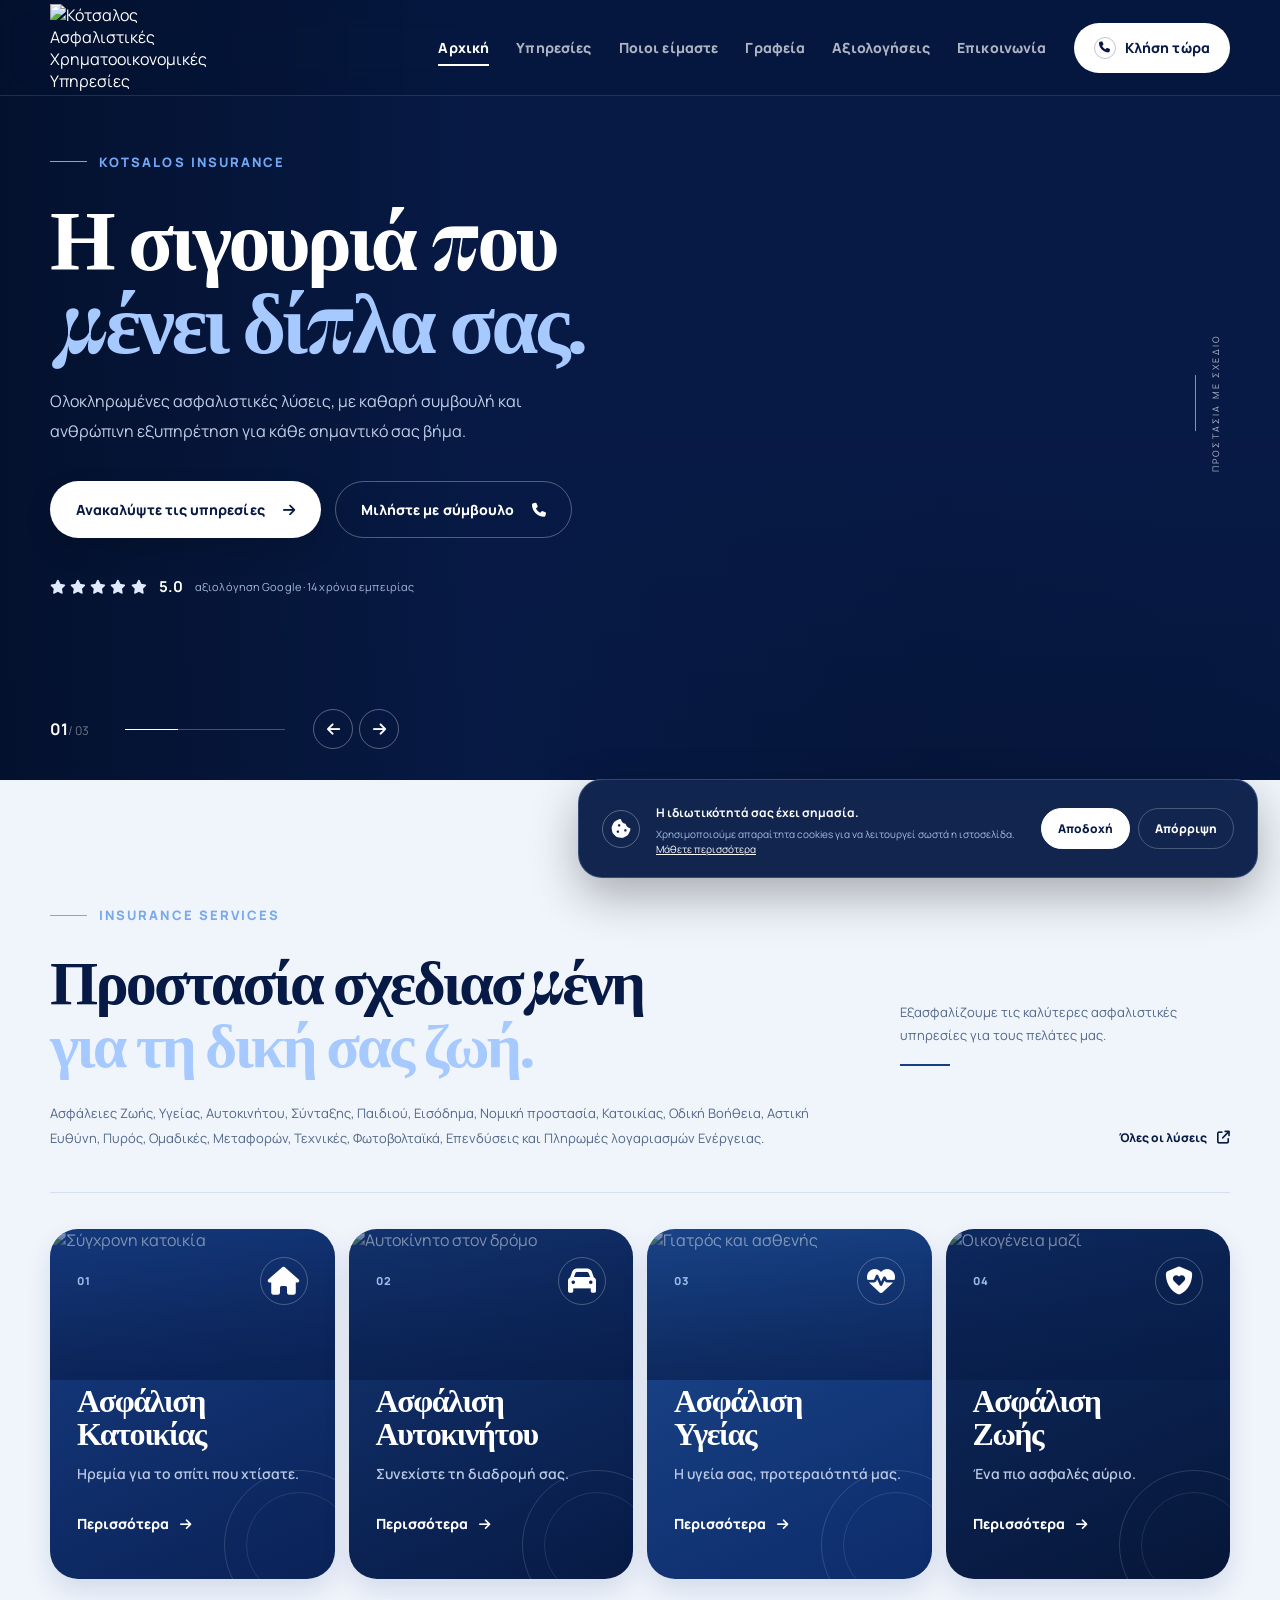
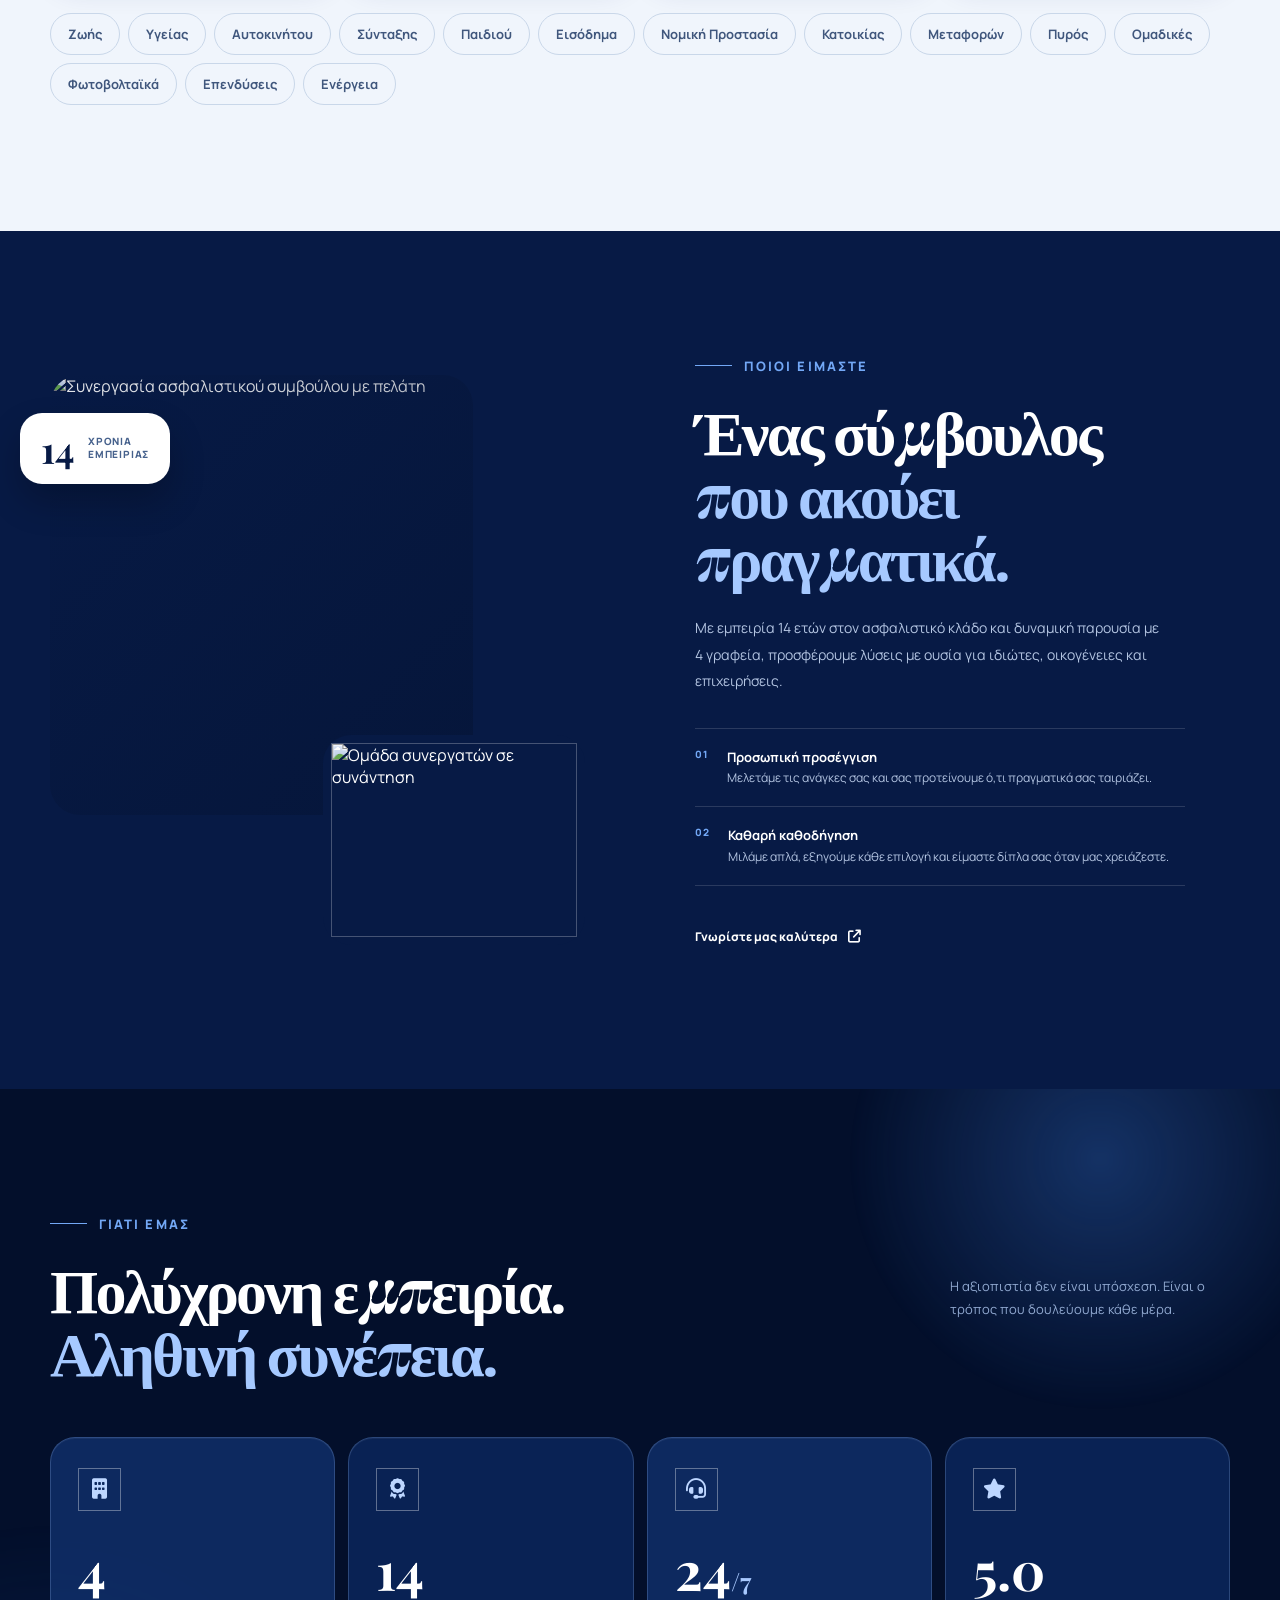
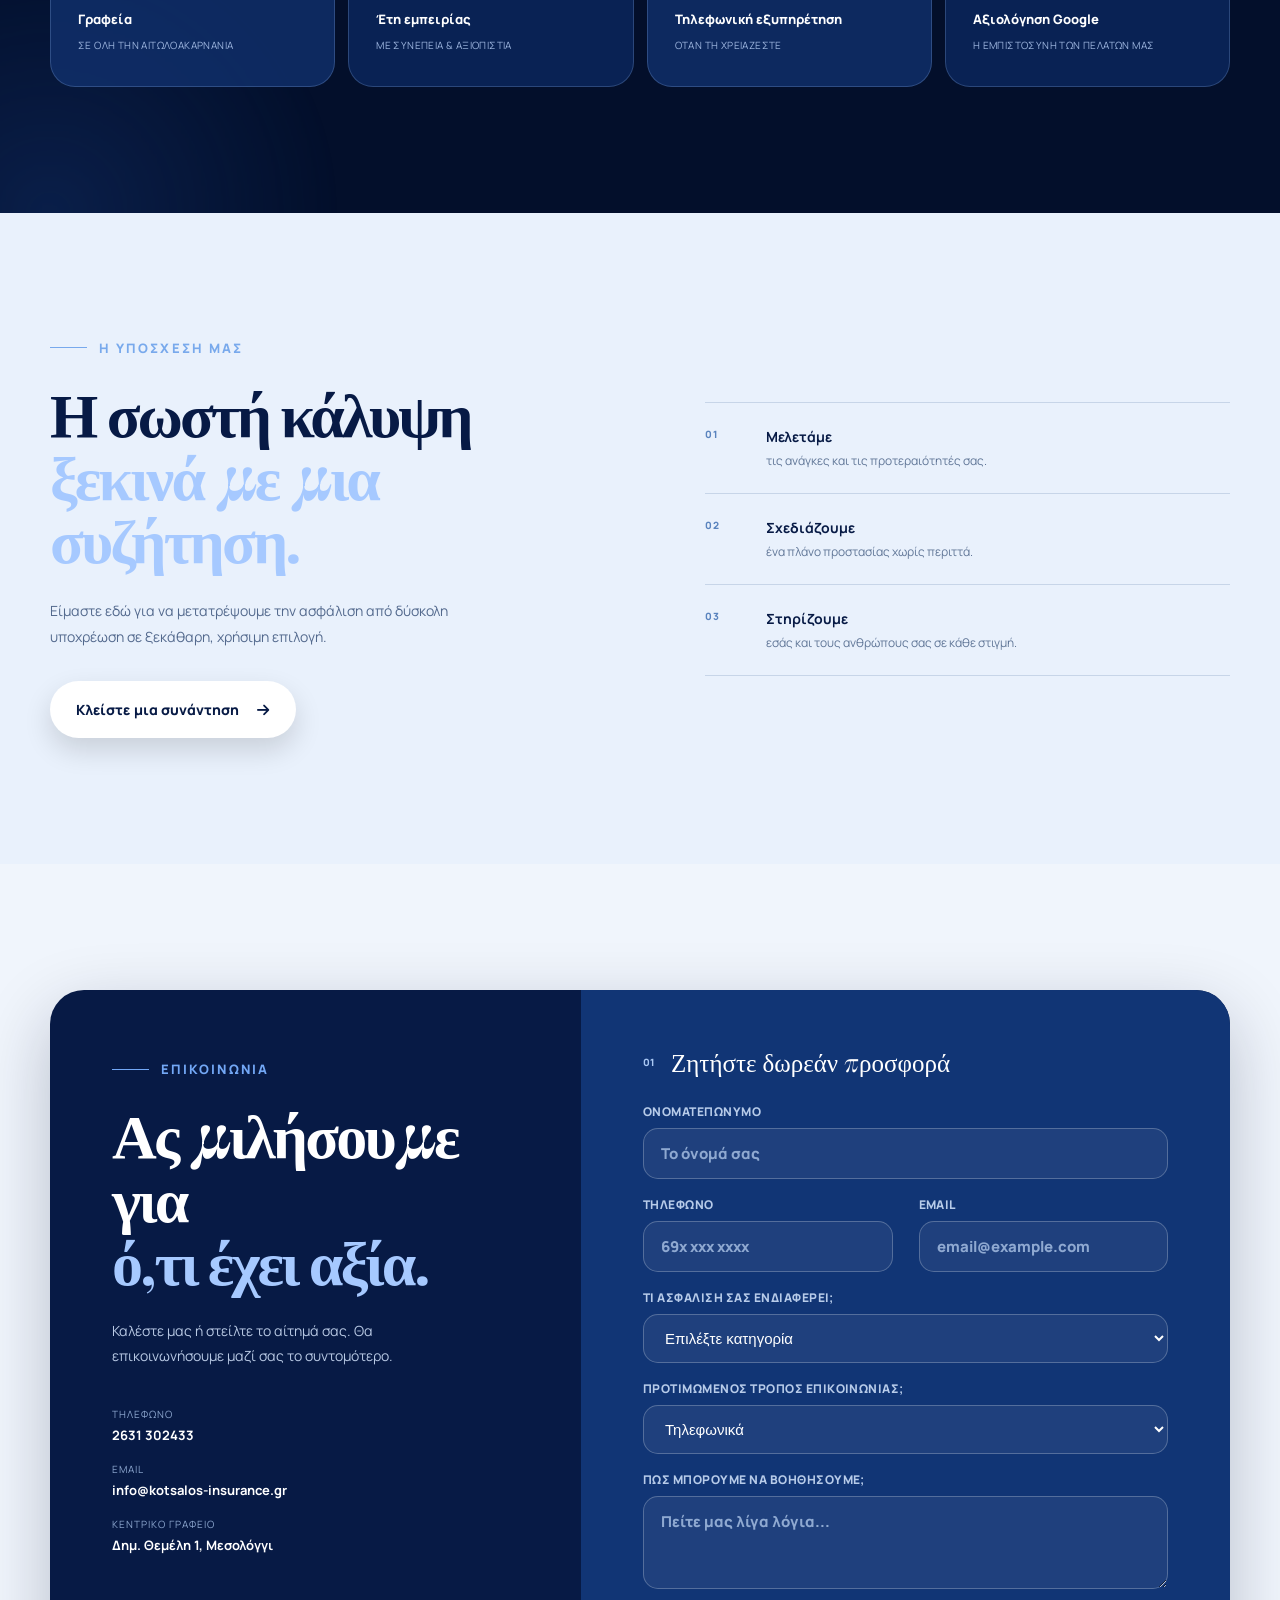
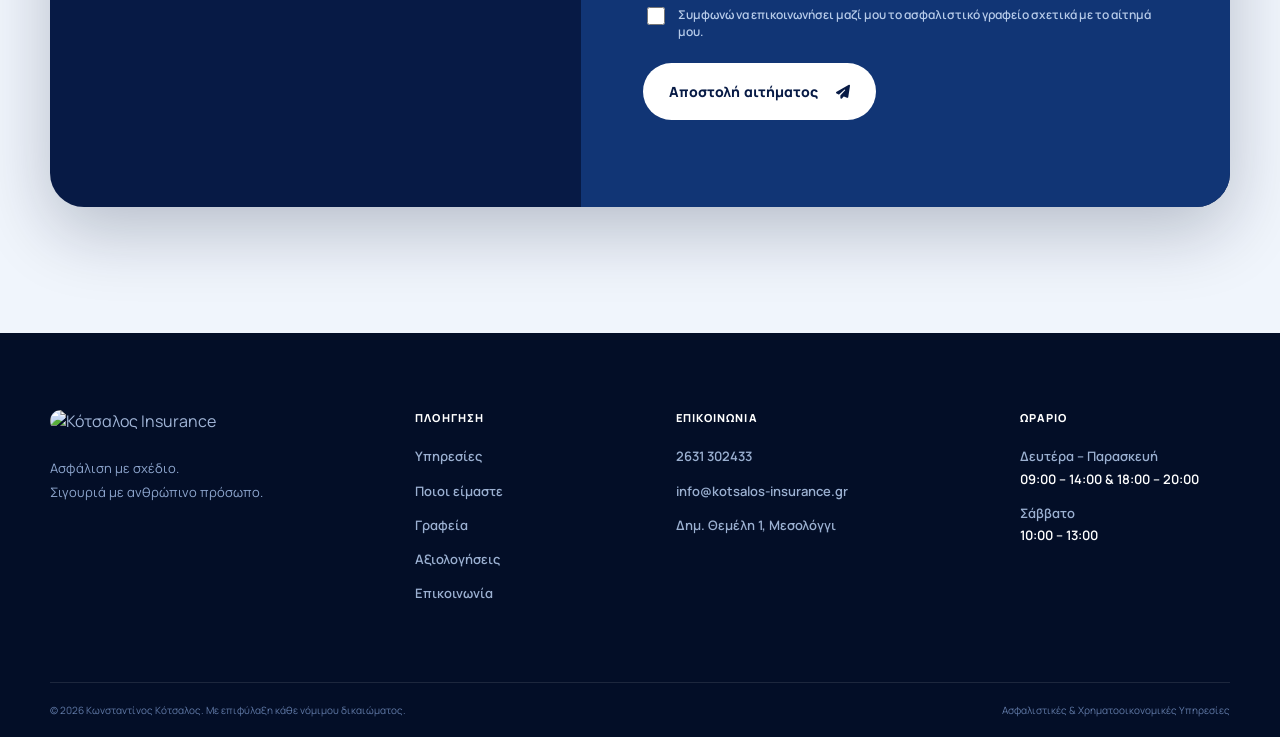
==== commit 0569441c: "Remove top announcement bar and add service card imagery" ====
--- a/index.html
+++ b/index.html
@@ -14,16 +14,6 @@
   </head>
   <body>
     <div class="site-shell">
-      <div class="announcement-bar">
-        <div class="container announcement-inner">
-          <span><span class="status-dot"></span> Άμεση εξυπηρέτηση σε όλη την Αιτωλοακαρνανία</span>
-          <div class="announcement-links">
-            <a href="mailto:info@kotsalos-insurance.gr">info@kotsalos-insurance.gr</a>
-            <a href="tel:+302631302433">2631 302433</a>
-          </div>
-        </div>
-      </div>
-
       <header class="site-header" id="top">
         <div class="container nav-inner">
           <a class="brand" href="#home" aria-label="Κότσαλος Insurance, αρχική">
@@ -112,10 +102,10 @@
             </div>
             <div class="services-intro reveal-on-scroll"><p>Ασφάλειες Ζωής, Υγείας, Αυτοκινήτου, Σύνταξης, Παιδιού, Εισόδημα, Νομική προστασία, Κατοικίας, Οδική Βοήθεια, Αστική Ευθύνη, Πυρός, Ομαδικές, Μεταφορών, Τεχνικές, Φωτοβολταϊκά, Επενδύσεις και Πληρωμές λογαριασμών Ενέργειας.</p><a href="ypiresies/">Όλες οι λύσεις <i class="fa-solid fa-arrow-up-right-from-square"></i></a></div>
             <div class="service-grid">
-              <article class="service-card reveal-on-scroll" data-service="Κατοικία" data-detail="Προστατεύστε το σπίτι και την περιουσία σας από πυρκαγιά, κλοπή, σεισμό, πλημμύρα και φυσικές καταστροφές."><div class="card-top"><span class="service-number">01</span><span class="service-icon"><i class="fa-solid fa-house"></i></span></div><h3>Ασφάλιση<br />Κατοικίας</h3><p>Ηρεμία για το σπίτι που χτίσατε.</p><button type="button" class="text-link service-trigger">Περισσότερα <i class="fa-solid fa-arrow-right"></i></button><span class="card-corner"></span></article>
-              <article class="service-card reveal-on-scroll" data-service="Αυτοκίνητο" data-detail="Ανταγωνιστικά ασφάλιστρα, φιλικός διακανονισμός, οδική βοήθεια και φροντίδα ατυχήματος για κάθε όχημα."><div class="card-top"><span class="service-number">02</span><span class="service-icon"><i class="fa-solid fa-car"></i></span></div><h3>Ασφάλιση<br />Αυτοκινήτου</h3><p>Συνεχίστε τη διαδρομή σας.</p><button type="button" class="text-link service-trigger">Περισσότερα <i class="fa-solid fa-arrow-right"></i></button><span class="card-corner"></span></article>
-              <article class="service-card reveal-on-scroll" data-service="Υγεία" data-detail="Ολοκληρωμένη κάλυψη με νοσοκομειακά και εξωνοσοκομειακά προγράμματα, check-up και πρόσβαση σε ιδιωτικές υπηρεσίες υγείας."><div class="card-top"><span class="service-number">03</span><span class="service-icon"><i class="fa-solid fa-heart-pulse"></i></span></div><h3>Ασφάλιση<br />Υγείας</h3><p>Η υγεία σας, προτεραιότητά μας.</p><button type="button" class="text-link service-trigger">Περισσότερα <i class="fa-solid fa-arrow-right"></i></button><span class="card-corner"></span></article>
-              <article class="service-card reveal-on-scroll" data-service="Ζωή" data-detail="Προγράμματα ζωής, αποταμίευσης και επενδύσεων προσαρμοσμένα στους ανθρώπους και στους στόχους σας."><div class="card-top"><span class="service-number">04</span><span class="service-icon"><i class="fa-solid fa-shield-heart"></i></span></div><h3>Ασφάλιση<br />Ζωής</h3><p>Ένα πιο ασφαλές αύριο.</p><button type="button" class="text-link service-trigger">Περισσότερα <i class="fa-solid fa-arrow-right"></i></button><span class="card-corner"></span></article>
+              <article class="service-card reveal-on-scroll" data-service="Κατοικία" data-detail="Προστατεύστε το σπίτι και την περιουσία σας από πυρκαγιά, κλοπή, σεισμό, πλημμύρα και φυσικές καταστροφές."><div class="service-card-image"><img src="https://images.unsplash.com/photo-1560185008-b033106af5c3?auto=format&amp;fit=crop&amp;w=900&amp;q=85" alt="Σύγχρονη κατοικία" loading="lazy" /></div><div class="card-top"><span class="service-number">01</span><span class="service-icon"><i class="fa-solid fa-house"></i></span></div><h3>Ασφάλιση<br />Κατοικίας</h3><p>Ηρεμία για το σπίτι που χτίσατε.</p><button type="button" class="text-link service-trigger">Περισσότερα <i class="fa-solid fa-arrow-right"></i></button><span class="card-corner"></span></article>
+              <article class="service-card reveal-on-scroll" data-service="Αυτοκίνητο" data-detail="Ανταγωνιστικά ασφάλιστρα, φιλικός διακανονισμός, οδική βοήθεια και φροντίδα ατυχήματος για κάθε όχημα."><div class="service-card-image"><img src="https://images.unsplash.com/photo-1503376780353-7e6692767b70?auto=format&amp;fit=crop&amp;w=900&amp;q=85" alt="Αυτοκίνητο στον δρόμο" loading="lazy" /></div><div class="card-top"><span class="service-number">02</span><span class="service-icon"><i class="fa-solid fa-car"></i></span></div><h3>Ασφάλιση<br />Αυτοκινήτου</h3><p>Συνεχίστε τη διαδρομή σας.</p><button type="button" class="text-link service-trigger">Περισσότερα <i class="fa-solid fa-arrow-right"></i></button><span class="card-corner"></span></article>
+              <article class="service-card reveal-on-scroll" data-service="Υγεία" data-detail="Ολοκληρωμένη κάλυψη με νοσοκομειακά και εξωνοσοκομειακά προγράμματα, check-up και πρόσβαση σε ιδιωτικές υπηρεσίες υγείας."><div class="service-card-image"><img src="https://images.unsplash.com/photo-1576091160399-112ba8d25d1d?auto=format&amp;fit=crop&amp;w=900&amp;q=85" alt="Γιατρός και ασθενής" loading="lazy" /></div><div class="card-top"><span class="service-number">03</span><span class="service-icon"><i class="fa-solid fa-heart-pulse"></i></span></div><h3>Ασφάλιση<br />Υγείας</h3><p>Η υγεία σας, προτεραιότητά μας.</p><button type="button" class="text-link service-trigger">Περισσότερα <i class="fa-solid fa-arrow-right"></i></button><span class="card-corner"></span></article>
+              <article class="service-card reveal-on-scroll" data-service="Ζωή" data-detail="Προγράμματα ζωής, αποταμίευσης και επενδύσεων προσαρμοσμένα στους ανθρώπους και στους στόχους σας."><div class="service-card-image"><img src="https://images.unsplash.com/photo-1511895426328-dc8714191300?auto=format&amp;fit=crop&amp;w=900&amp;q=85" alt="Οικογένεια μαζί" loading="lazy" /></div><div class="card-top"><span class="service-number">04</span><span class="service-icon"><i class="fa-solid fa-shield-heart"></i></span></div><h3>Ασφάλιση<br />Ζωής</h3><p>Ένα πιο ασφαλές αύριο.</p><button type="button" class="text-link service-trigger">Περισσότερα <i class="fa-solid fa-arrow-right"></i></button><span class="card-corner"></span></article>
             </div>
             <div class="service-tags reveal-on-scroll" aria-label="Όλες οι ασφαλιστικές κατηγορίες">
               <span>Ζωής</span><span>Υγείας</span><span>Αυτοκινήτου</span><span>Σύνταξης</span><span>Παιδιού</span><span>Εισόδημα</span><span>Νομική Προστασία</span><span>Κατοικίας</span><span>Μεταφορών</span><span>Πυρός</span><span>Ομαδικές</span><span>Φωτοβολταϊκά</span><span>Επενδύσεις</span><span>Ενέργεια</span>
--- a/static/site.css
+++ b/static/site.css
@@ -31,7 +31,7 @@
 .announcement-links a:hover { color: var(--white); }
 .status-dot { width: 6px; height: 6px; border-radius: 50%; background: #79d4a6; box-shadow: 0 0 0 5px rgba(121,212,166,.1); }
 
-.site-header { position: absolute; top: 36px; left: 0; right: 0; z-index: 20; background: rgba(4,17,46,.24); border-bottom: 1px solid rgba(255,255,255,.12); backdrop-filter: blur(14px); transition: background .3s ease, box-shadow .3s ease; }
+.site-header { position: absolute; top: 0; left: 0; right: 0; z-index: 20; background: rgba(4,17,46,.24); border-bottom: 1px solid rgba(255,255,255,.12); backdrop-filter: blur(14px); transition: background .3s ease, box-shadow .3s ease; }
 .site-header.is-scrolled { position: fixed; top: 0; background: rgba(5,18,48,.94); box-shadow: 0 10px 30px rgba(0,0,0,.18); }
 .nav-inner { min-height: 92px; display: flex; align-items: center; justify-content: space-between; gap: 30px; }
 .brand { display: inline-flex; width: 178px; align-items: center; }
@@ -102,11 +102,15 @@
 .services-intro a:hover span, .inline-link:hover span { transform: translate(4px, -3px); }
 .service-grid { display: grid; grid-template-columns: repeat(4, 1fr); gap: 14px; padding: 36px 0 34px; }
 .service-card { position: relative; min-height: 350px; overflow: hidden; padding: 28px 27px 30px; border-radius: 28px; color: var(--white); background: linear-gradient(155deg, #173d83, #0a2257); box-shadow: 0 12px 27px rgba(12,43,105,.12); transition: transform .35s var(--ease), box-shadow .35s var(--ease), background .35s ease; }
+.service-card-image { position: absolute; top: 0; right: 0; left: 0; height: 151px; overflow: hidden; opacity: .6; }
+.service-card-image::after { content: ''; position: absolute; inset: 0; background: linear-gradient(180deg, rgba(7,26,69,.15), rgba(7,26,69,.98)); }
+.service-card-image img { width: 100%; height: 100%; display: block; object-fit: cover; filter: saturate(.8); transition: transform .55s var(--ease), filter .35s ease; }
+.service-card:hover .service-card-image img { transform: scale(1.08); filter: saturate(1); }
 .service-card:nth-child(2) { background: linear-gradient(155deg, #143673, #071a45); }
 .service-card:nth-child(3) { background: linear-gradient(155deg, #1c498f, #0d2b69); }
 .service-card:nth-child(4) { background: linear-gradient(155deg, #0f2c63, #061638); }
 .service-card:hover { transform: translateY(-9px); box-shadow: 0 22px 45px rgba(12,43,105,.28); background: linear-gradient(155deg, #24549b, #0d2b69); }
-.card-top { display: flex; justify-content: space-between; align-items: center; }
+.card-top { position: relative; z-index: 1; display: flex; justify-content: space-between; align-items: center; }
 .service-number { color: #9cbbe9; font-size: 11px; font-weight: 800; letter-spacing: .1em; }
 .service-icon { display: flex; align-items: center; justify-content: center; width: 48px; height: 48px; border: 1px solid rgba(255,255,255,.25); border-radius: 50%; color: var(--white); font-family: Georgia, serif; font-size: 28px; transition: transform .35s var(--ease), background .35s ease; }
 .service-card:hover .service-icon { background: rgba(255,255,255,.16); transform: rotate(12deg) scale(1.08); }
@@ -247,6 +251,9 @@
 .detail-grid { display: grid; grid-template-columns: repeat(3, 1fr); gap: 18px; }
 .detail-card { padding: 30px; border: 1px solid #d4e0f0; border-radius: 28px; background: #fff; box-shadow: 0 14px 30px rgba(15,43,95,.06); transition: transform .3s var(--ease), box-shadow .3s ease, border-color .3s ease; }
 .detail-card:hover { transform: translateY(-8px); border-color: #83a9de; box-shadow: 0 22px 45px rgba(15,43,95,.13); }
+.detail-card-image { height: 155px; margin: -30px -30px 25px; overflow: hidden; border-radius: 28px 28px 18px 18px; }
+.detail-card-image img { width: 100%; height: 100%; display: block; object-fit: cover; filter: saturate(.82); transition: transform .5s var(--ease), filter .35s ease; }
+.detail-card:hover .detail-card-image img { transform: scale(1.06); filter: saturate(1); }
 .detail-card-icon { display: flex; align-items: center; justify-content: center; width: 58px; height: 58px; margin-bottom: 23px; border-radius: 20px; background: var(--navy-900); color: var(--white); font-size: 23px; }
 .detail-card h3 { margin-bottom: 12px; font-size: 24px; }
 .detail-card p { margin-bottom: 22px; color: #5b7092; font-size: 14px; font-weight: 600; line-height: 1.75; }
@@ -295,7 +302,7 @@
   .section-pad { padding: 82px 0; }
   .announcement-inner { min-height: 34px; justify-content: center; }
   .announcement-links { display: none; }
-  .site-header { top: 34px; }
+  .site-header { top: 0; }
   .site-header.is-scrolled { top: 0; }
   .nav-inner { min-height: 76px; }
   .brand { width: 150px; }
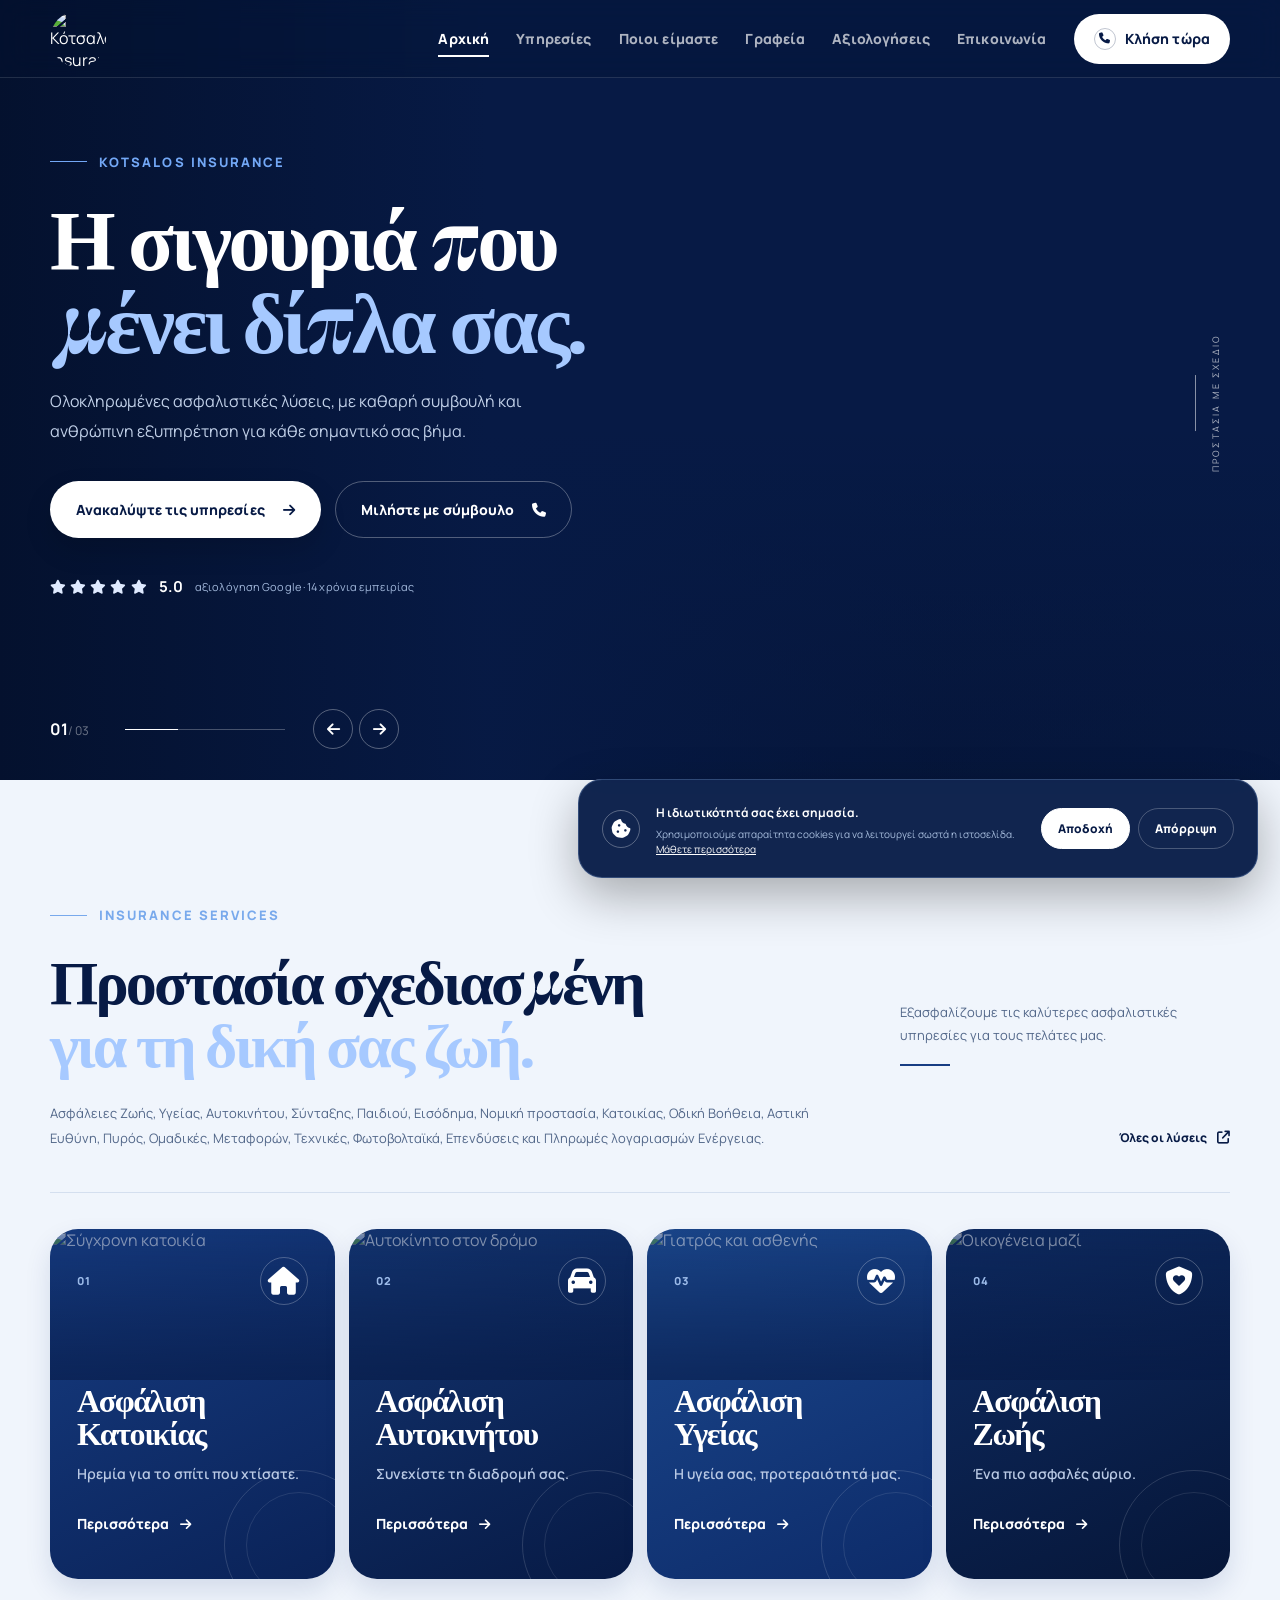
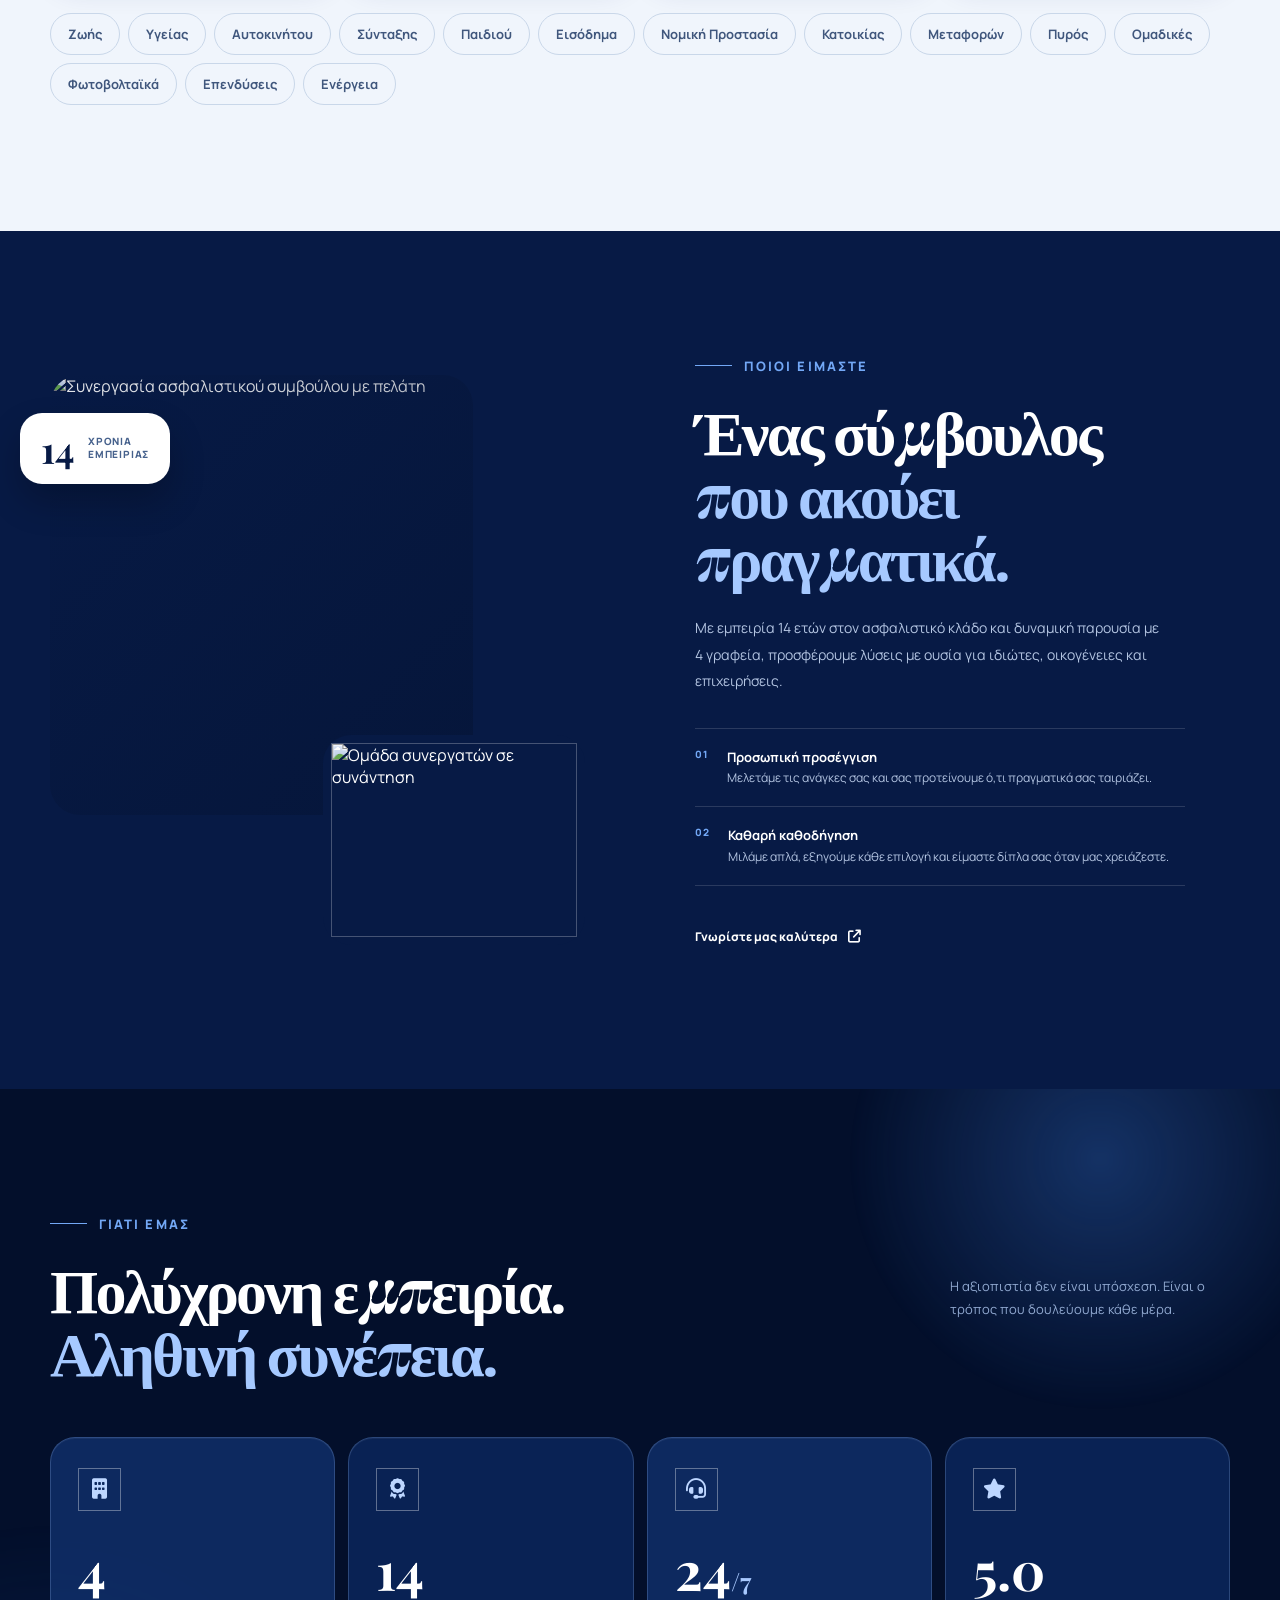
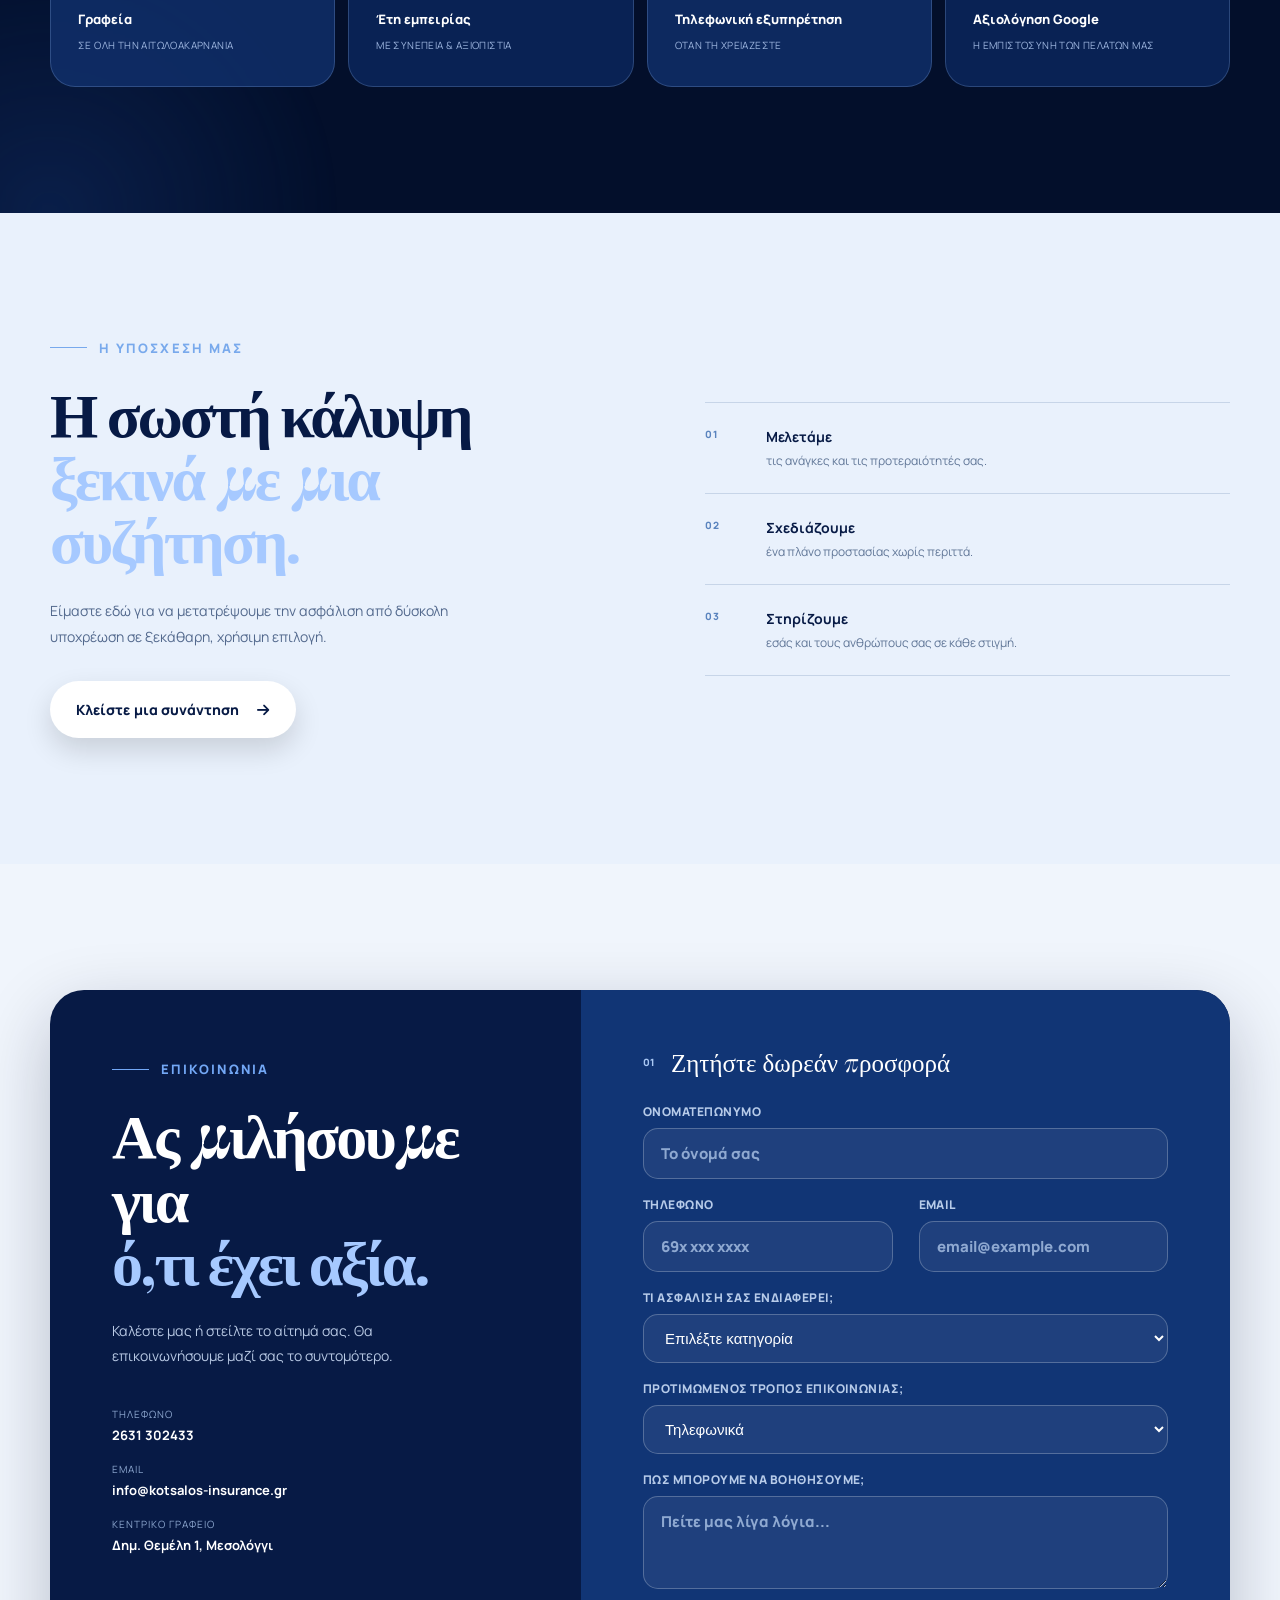
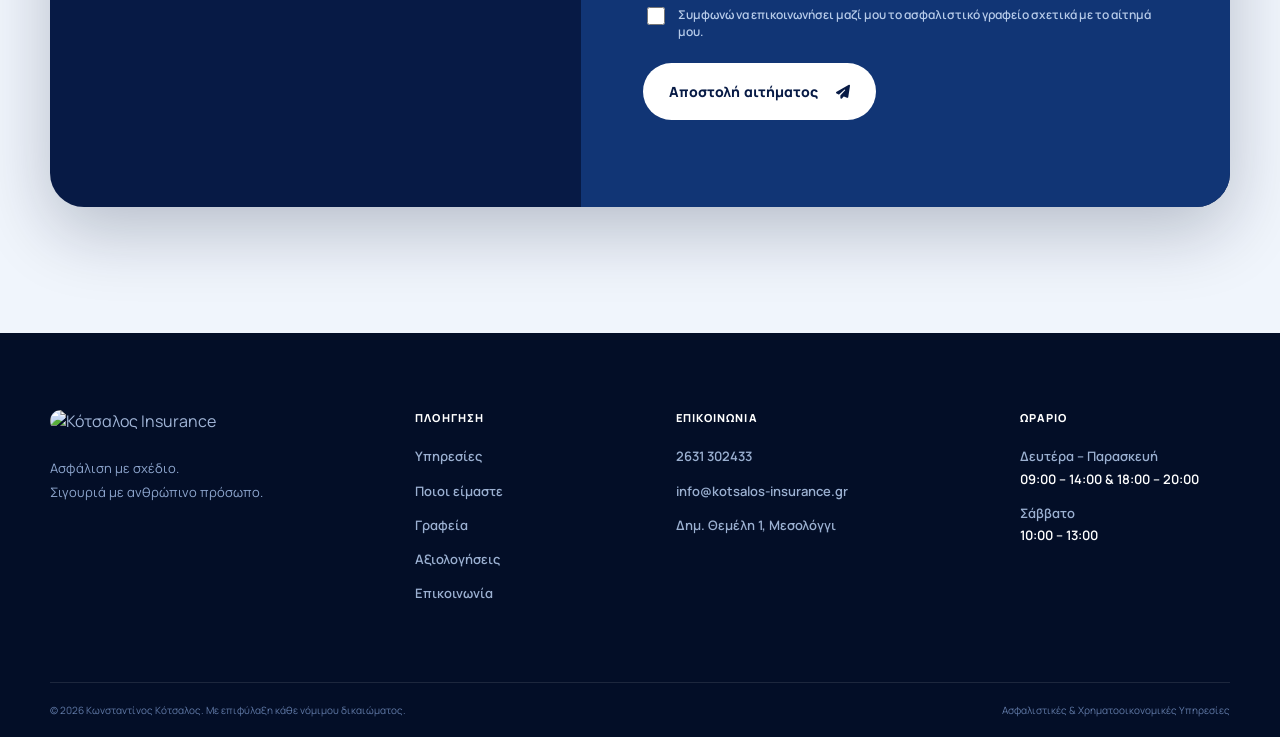
==== commit df0fd9d8: "Improve mobile responsiveness and compact navigation" ====
--- a/index.html
+++ b/index.html
@@ -17,7 +17,7 @@
       <header class="site-header" id="top">
         <div class="container nav-inner">
           <a class="brand" href="#home" aria-label="Κότσαλος Insurance, αρχική">
-            <img src="https://encrypted-tbn0.gstatic.com/images?q=tbn:ANd9GcSSSzqeM8EVenTnPbbinzekyDpOK8Rxwzu6D5ROOTY_fw&amp;s" alt="Κότσαλος Ασφαλιστικές Χρηματοοικονομικές Υπηρεσίες" />
+            <img src="https://encrypted-tbn0.gstatic.com/images?q=tbn:ANd9GcR-MiWH6vD_JxBAnH_dAS7SssXDtDy09s30eNz94Ph3rfwfg-5nm7xXGdRo&amp;s=10" alt="Κότσαλος Insurance" />
           </a>
           <button class="menu-toggle" type="button" aria-expanded="false" aria-controls="main-navigation" aria-label="Άνοιγμα μενού">
             <span></span><span></span><span></span>
--- a/static/site.css
+++ b/static/site.css
@@ -33,12 +33,12 @@
 
 .site-header { position: absolute; top: 0; left: 0; right: 0; z-index: 20; background: rgba(4,17,46,.24); border-bottom: 1px solid rgba(255,255,255,.12); backdrop-filter: blur(14px); transition: background .3s ease, box-shadow .3s ease; }
 .site-header.is-scrolled { position: fixed; top: 0; background: rgba(5,18,48,.94); box-shadow: 0 10px 30px rgba(0,0,0,.18); }
-.nav-inner { min-height: 92px; display: flex; align-items: center; justify-content: space-between; gap: 30px; }
-.brand { display: inline-flex; width: 178px; align-items: center; }
-.brand img { width: 100%; display: block; }
+.nav-inner { min-height: 76px; display: flex; align-items: center; justify-content: space-between; gap: 30px; }
+.brand { display: inline-flex; width: 56px; height: 56px; align-items: center; }
+.brand img { width: 56px; height: 56px; display: block; border-radius: 50%; object-fit: cover; }
 .main-navigation { display: flex; align-items: center; gap: 27px; font-size: 14px; font-weight: 800; letter-spacing: .01em; }
-.nav-link { position: relative; color: rgba(255,255,255,.68); transition: color .25s ease; padding: 38px 0; }
-.nav-link::after { content: ''; position: absolute; left: 0; right: 100%; bottom: 29px; height: 2px; background: var(--white); transition: right .3s var(--ease); }
+.nav-link { position: relative; color: rgba(255,255,255,.68); transition: color .25s ease; padding: 29px 0; }
+.nav-link::after { content: ''; position: absolute; left: 0; right: 100%; bottom: 20px; height: 2px; background: var(--white); transition: right .3s var(--ease); }
 .nav-link:hover, .nav-link.is-active { color: var(--white); }
 .nav-link:hover::after, .nav-link.is-active::after { right: 0; }
 .nav-call { display: inline-flex; align-items: center; gap: 9px; background: var(--white); color: var(--navy-900); padding: 14px 20px; border-radius: 999px; transition: transform .25s var(--ease), background .25s ease; }
@@ -287,6 +287,29 @@
 .text-link i, .services-intro a i, .inline-link i { margin-left: 8px; font-size: 13px; transition: transform .25s ease; }
 .service-card:hover .text-link i, .services-intro a:hover i, .inline-link:hover i { transform: translateX(5px); }
 
+@media (max-width: 920px) {
+  body { overflow-x: hidden; }
+  img, iframe { max-width: 100%; }
+  .container { width: min(100% - 36px, 680px); }
+  .nav-inner { min-height: 78px; }
+  .brand, .brand img { width: 54px; height: 54px; }
+  .menu-toggle { display: block; min-width: 48px; min-height: 48px; border-radius: 50%; }
+  .main-navigation { position: absolute; top: 100%; left: 0; right: 0; display: flex; align-items: stretch; flex-direction: column; gap: 0; padding: 12px 18px 21px; border-radius: 0 0 26px 26px; background: rgba(5,18,48,.98); box-shadow: 0 22px 35px rgba(0,0,0,.22); opacity: 0; visibility: hidden; transform: translateY(-8px); transition: opacity .25s ease, visibility .25s ease, transform .25s ease; }
+  .main-navigation.is-open { opacity: 1; visibility: visible; transform: translateY(0); }
+  .nav-link { min-height: 52px; display: flex; align-items: center; padding: 14px 8px; border-bottom: 1px solid rgba(255,255,255,.12); }
+  .nav-link::after { bottom: -1px; }
+  .nav-call { min-height: 52px; justify-content: center; margin-top: 14px; }
+  .hero-content { padding-top: 96px; }
+  .hero-copy { max-width: 600px; }
+  .hero-description { max-width: 540px; font-size: 15px; }
+  .hero-actions .button { min-height: 54px; }
+  .hero-controls { width: min(100% - 36px, 680px); }
+  .slider-button { width: 44px; height: 44px; }
+  .contact-form input, .contact-form select, .contact-form textarea { min-height: 52px; }
+  .contact-form textarea { min-height: 115px; }
+  .page-cta .button { min-height: 54px; }
+}
+
 @media (max-width: 1000px) {
   .main-navigation { gap: 18px; }
   .service-grid { grid-template-columns: repeat(2, 1fr); }
@@ -297,6 +320,10 @@
   .page-intro { gap: 45px; }
 }
 
+@media (max-width: 920px) {
+  .main-navigation { gap: 0; }
+}
+
 @media (max-width: 760px) {
   .container { width: min(100% - 34px, 600px); }
   .section-pad { padding: 82px 0; }
@@ -304,8 +331,8 @@
   .announcement-links { display: none; }
   .site-header { top: 0; }
   .site-header.is-scrolled { top: 0; }
-  .nav-inner { min-height: 76px; }
-  .brand { width: 150px; }
+  .nav-inner { min-height: 64px; }
+  .brand, .brand img { width: 52px; height: 52px; }
   .menu-toggle { display: block; }
   .main-navigation { position: absolute; top: 100%; left: 0; right: 0; display: flex; align-items: stretch; flex-direction: column; gap: 0; padding: 13px 17px 20px; background: rgba(5,18,48,.98); opacity: 0; visibility: hidden; transform: translateY(-7px); transition: opacity .25s ease, visibility .25s ease, transform .25s ease; }
   .main-navigation.is-open { opacity: 1; visibility: visible; transform: translateY(0); }
@@ -325,9 +352,10 @@
   .heading-aside, .why-heading > p { max-width: 500px; margin-top: 24px; }
   .services-intro a { display: inline-block; margin-top: 18px; }
   .service-grid { grid-template-columns: 1fr 1fr; gap: 10px; }
-  .service-card { min-height: 290px; padding: 18px; }
-  .service-card h3 { margin-top: 45px; font-size: 24px; }
-  .service-card p { font-size: 11px; }
+  .service-card { min-height: 360px; padding: 21px; }
+  .service-card-image { height: 142px; }
+  .service-card h3 { margin-top: 128px; font-size: 27px; }
+  .service-card p { font-size: 14px; }
   .page-hero { padding: 145px 0 86px; }
   .page-hero p:not(.eyebrow) { font-size: 16px; }
   .page-intro { grid-template-columns: 1fr; gap: 35px; }
@@ -336,7 +364,7 @@
   .map-frame { height: 300px; }
   .office-card { grid-template-columns: 58px 1fr; padding: 24px; }
   .office-icon { width: 58px; height: 58px; }
-  .contact-page-form .form-row { grid-template-columns: 1fr; }
+  .contact-form .form-row, .contact-page-form .form-row { grid-template-columns: 1fr; gap: 0; }
   .about-grid, .promise-grid, .contact-panel { grid-template-columns: 1fr; gap: 55px; }
   .about-visual { min-height: 480px; }
   .about-image-main { height: 365px; }
@@ -348,6 +376,7 @@
   .promise-list { margin-top: 0; }
   .contact-copy { padding: 55px 30px 0; }
   .contact-form { padding: 40px 30px 45px; }
+  .experience-badge { left: 0; }
   .footer-grid { grid-template-columns: 1fr 1fr; gap: 35px 25px; }
   .footer-bottom { display: block; line-height: 1.7; }
   .footer-bottom span + span { display: block; margin-top: 8px; }
@@ -362,8 +391,8 @@
   .hero-actions .button { width: 100%; }
   .hero-proof { flex-wrap: wrap; }
   .service-grid { grid-template-columns: 1fr; }
-  .service-card { min-height: 255px; }
-  .service-card h3 { margin-top: 31px; }
+  .service-card { min-height: 330px; }
+  .service-card h3 { margin-top: 115px; font-size: 27px; }
   .about-visual { min-height: 400px; }
   .about-image-main { width: 84%; height: 300px; }
   .about-image-small { width: 57%; height: 145px; }
@@ -375,6 +404,53 @@
   .modal-card { padding: 34px 26px; }
 }
 
+@media (max-width: 540px) {
+  .container { width: calc(100% - 28px); }
+  .section-pad { padding: 72px 0; }
+  .hero { min-height: 780px; }
+  .hero-content { min-height: 720px; padding-top: 103px; align-items: flex-start; }
+  h1 { font-size: clamp(42px, 13vw, 60px); line-height: 1.01; }
+  .hero-description { font-size: 15px; line-height: 1.7; }
+  .hero-actions { align-items: stretch; flex-direction: column; }
+  .hero-actions .button { width: 100%; }
+  .hero-proof { align-items: flex-start; flex-wrap: wrap; gap: 8px 11px; margin-top: 27px; font-size: 12px; line-height: 1.5; }
+  .hero-proof > span:last-child { flex-basis: 100%; }
+  .hero-controls { bottom: 20px; gap: 14px; }
+  .slide-count { min-width: 38px; }
+  .slider-progress { flex: 1; width: auto; }
+  .hero-mark { right: 5%; bottom: 71px; width: 42px; }
+  .service-grid { grid-template-columns: 1fr; gap: 14px; }
+  .service-card { min-height: 345px; padding: 23px; }
+  .service-card h3 { margin-top: 124px; }
+  .service-card p { max-width: 270px; }
+  .service-tags { gap: 7px; }
+  .service-tags span { padding: 10px 14px; font-size: 12px; }
+  .section-heading h2, .about-copy h2, .promise-copy h2, .contact-copy h2 { font-size: clamp(38px, 11vw, 52px); }
+  .about-visual { min-height: 390px; }
+  .about-image-main { width: 87%; height: 290px; }
+  .about-image-small { width: 57%; height: 140px; }
+  .experience-badge { left: 0; top: 18px; }
+  .stats-grid { grid-template-columns: 1fr; }
+  .stat-card { min-height: 195px; }
+  .page-hero { padding: 135px 0 70px; }
+  .page-hero h1 { font-size: clamp(43px, 12vw, 60px); }
+  .page-hero p:not(.eyebrow) { font-size: 15px; line-height: 1.7; }
+  .page-lead { font-size: 16px; }
+  .page-cta h3 { font-size: 26px; }
+  .page-cta .button { width: 100%; }
+  .contact-copy { padding: 45px 23px 0; }
+  .contact-form { padding: 32px 23px 37px; }
+  .form-heading p { font-size: 22px; }
+  .form-row { grid-template-columns: 1fr; gap: 0; }
+  .footer-grid { grid-template-columns: 1fr; gap: 29px; }
+  .footer-bottom { font-size: 11px; }
+  .cookie-banner { gap: 11px; padding: 17px; }
+  .cookie-banner p { font-size: 11px; }
+  .cookie-actions { margin-left: 0; }
+  .cookie-actions button { min-height: 44px; }
+  .back-to-top { right: 14px; width: 44px; height: 44px; }
+}
+
 @media (prefers-reduced-motion: reduce) {
   *, *::before, *::after { scroll-behavior: auto !important; transition-duration: .01ms !important; animation-duration: .01ms !important; animation-iteration-count: 1 !important; }
 }
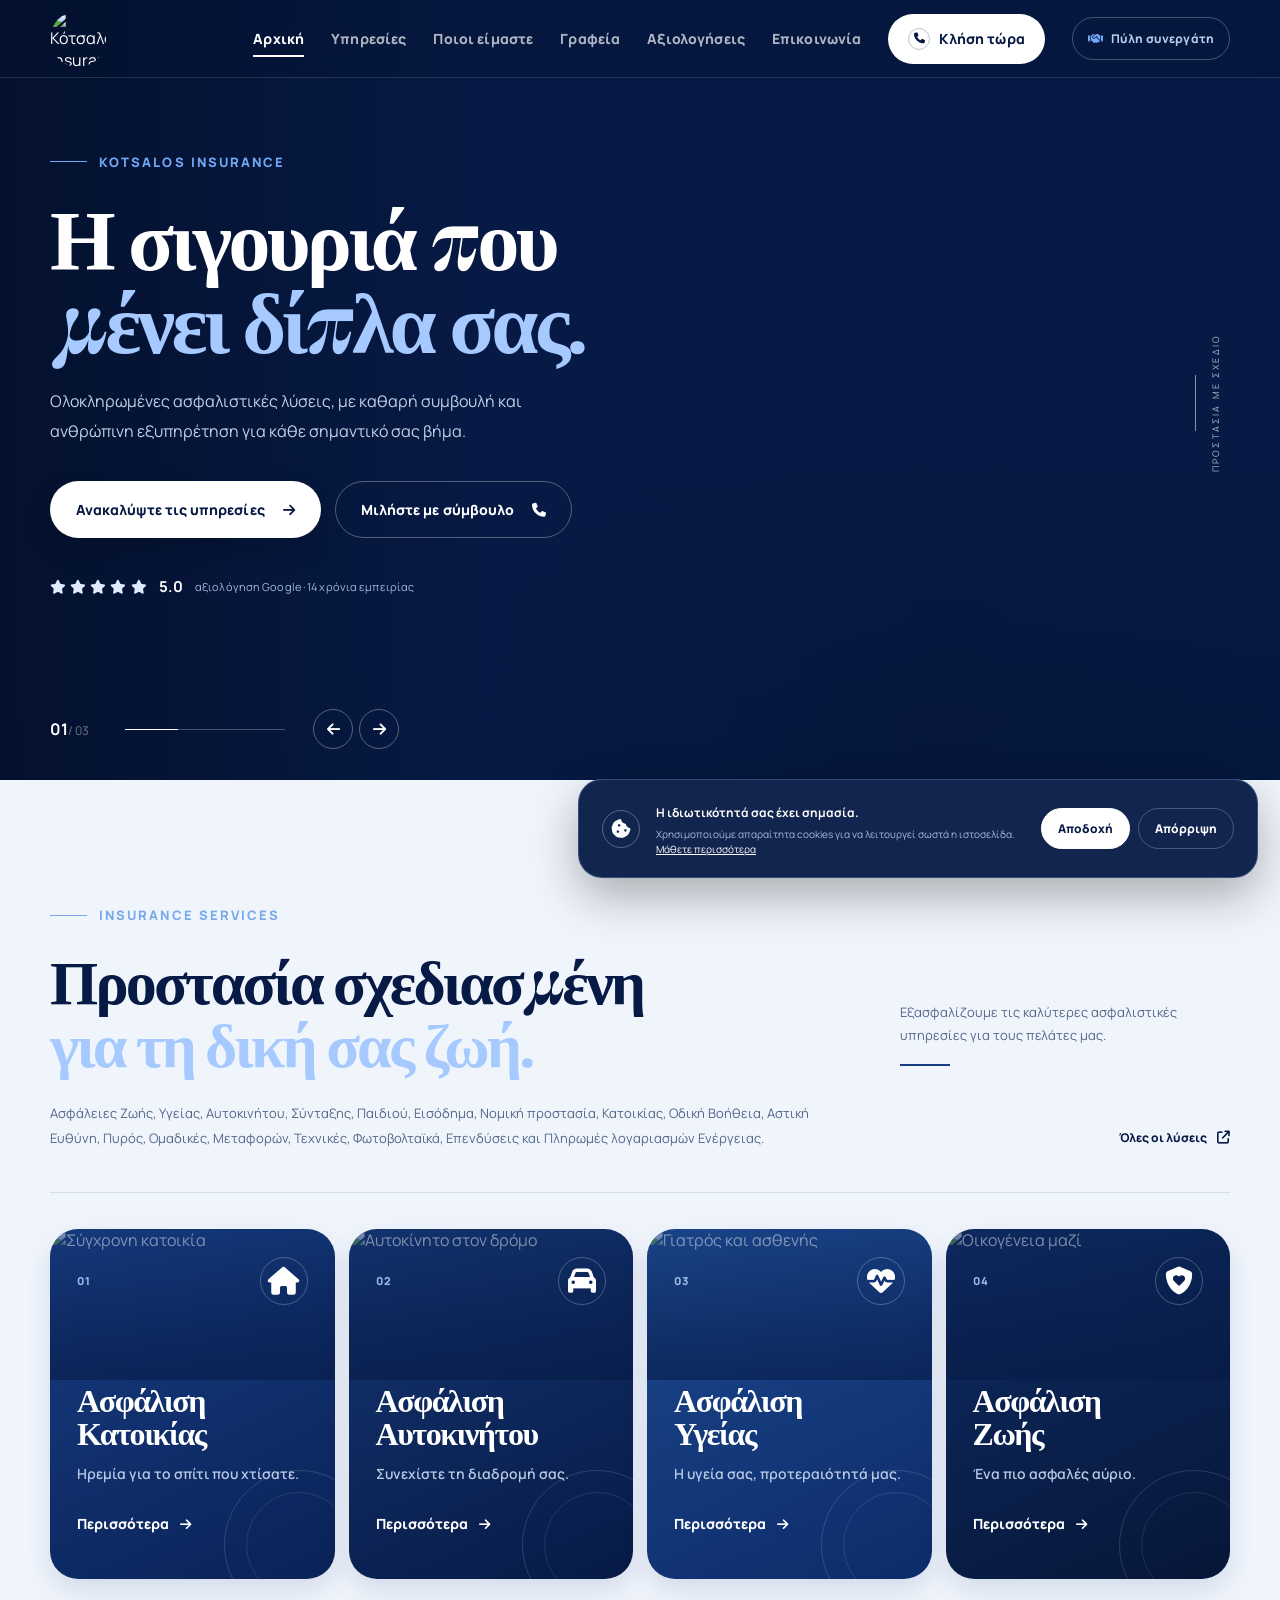
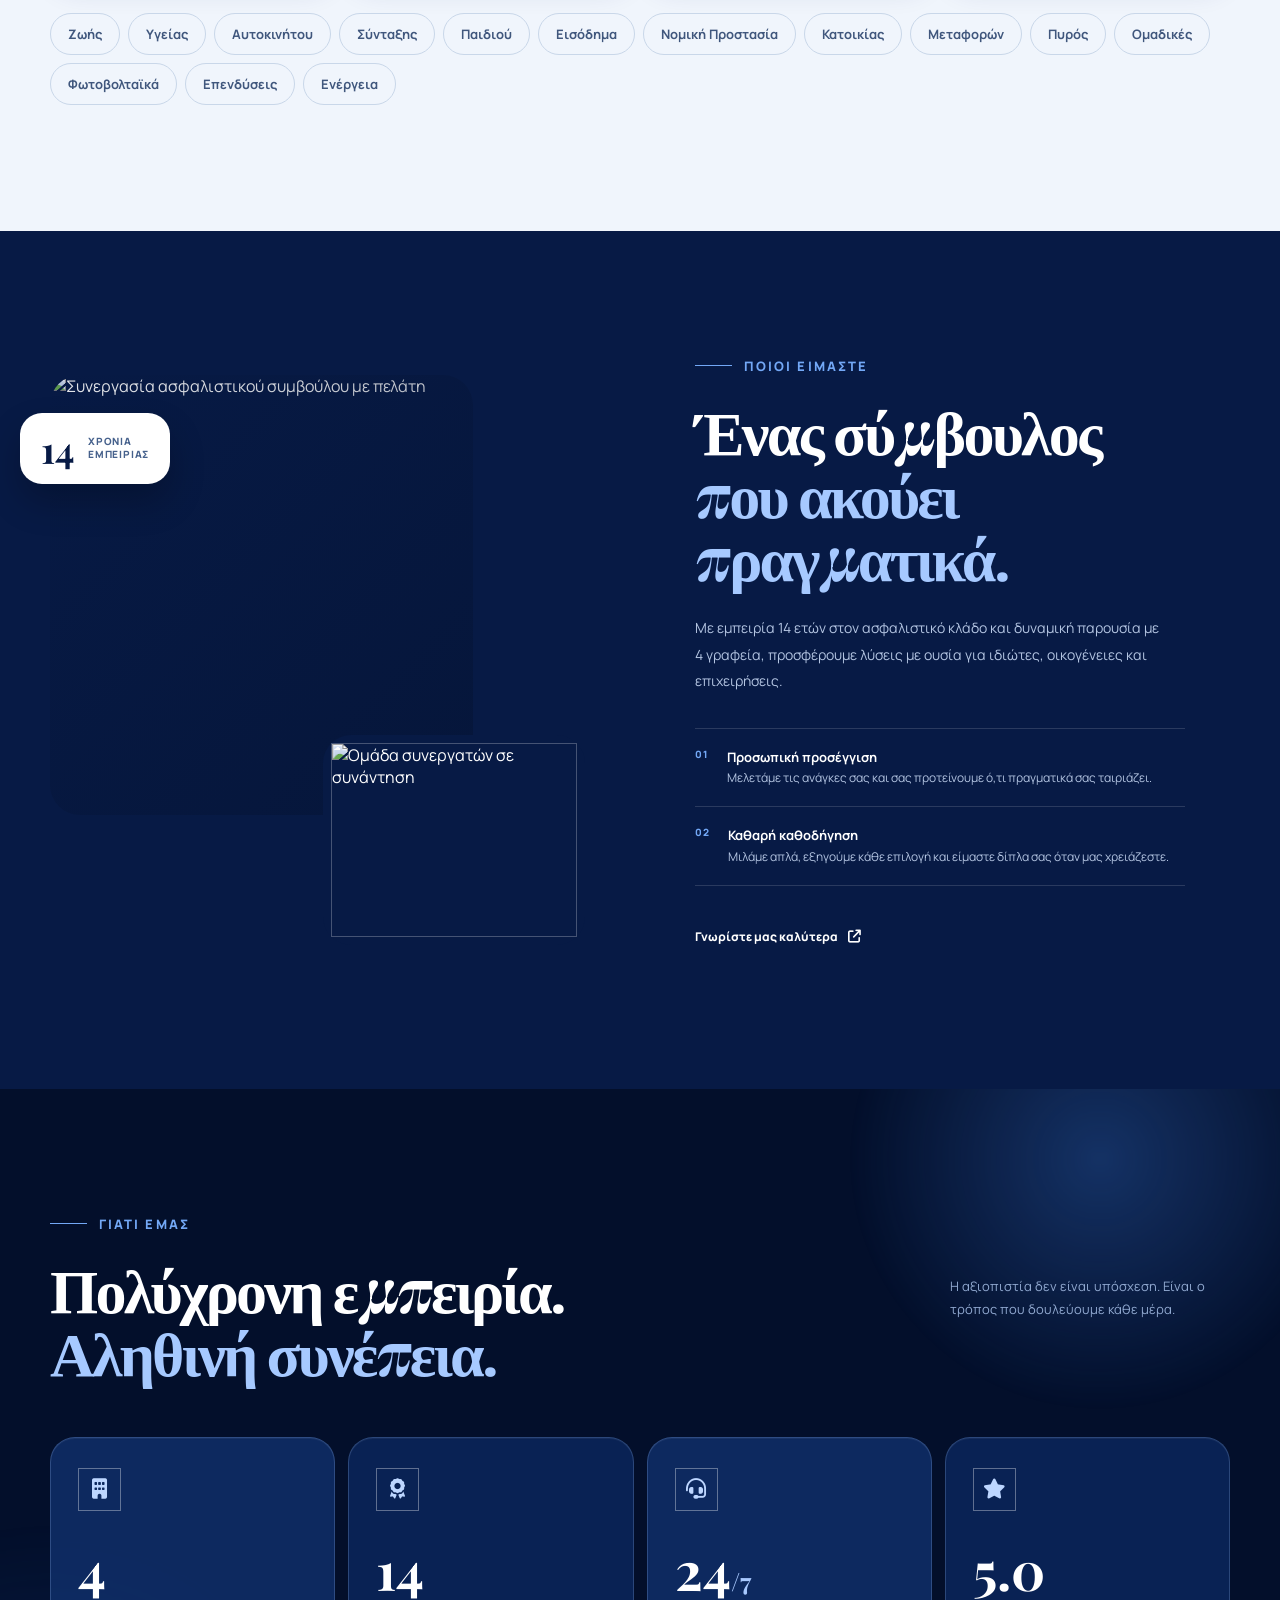
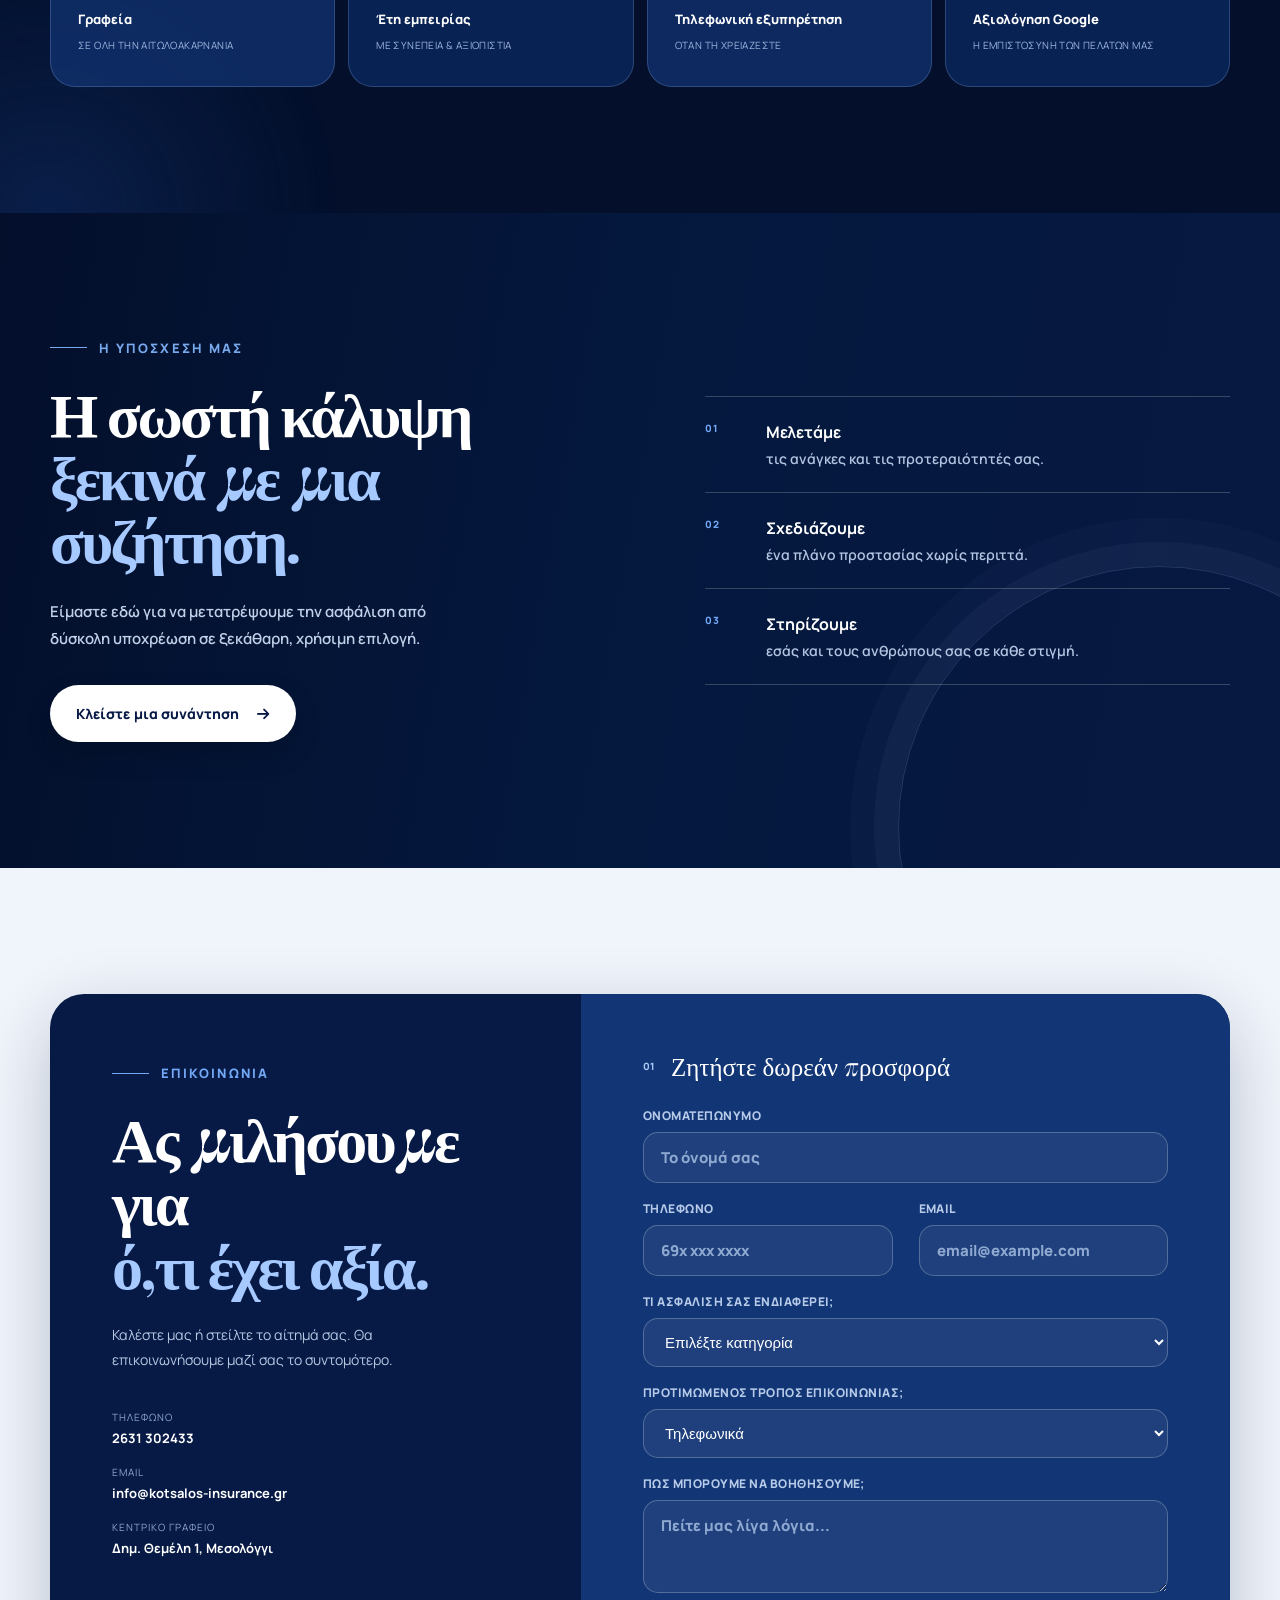
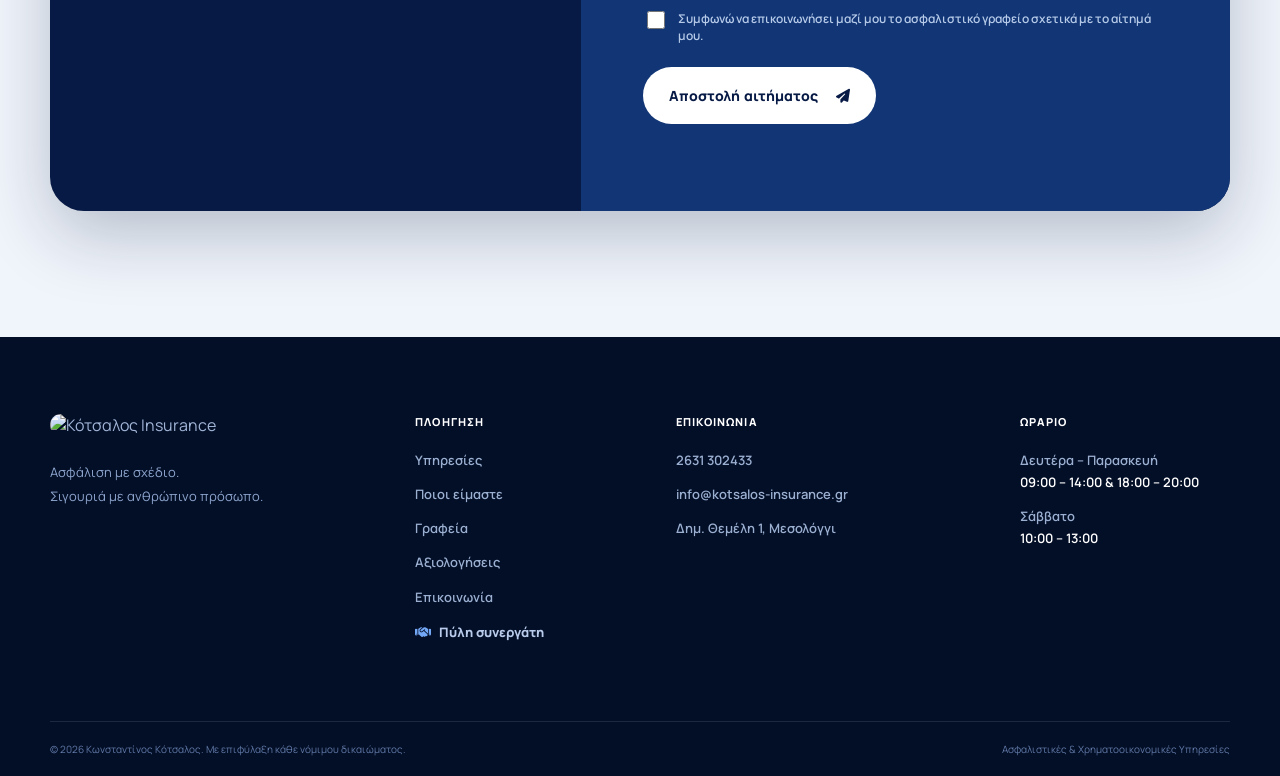
==== commit 7bfcb0d9: "Add visual partner portal entry" ====
--- a/index.html
+++ b/index.html
@@ -30,6 +30,7 @@
             <a class="nav-link" href="axiologiseis/">Αξιολογήσεις</a>
             <a class="nav-link" href="epikoinonia/">Επικοινωνία</a>
             <a class="nav-call" href="tel:+302631302433"><span class="phone-icon"><i class="fa-solid fa-phone"></i></span> Κλήση τώρα</a>
+            <span class="nav-portal" aria-label="Πύλη συνεργάτη"><i class="fa-solid fa-handshake"></i> Πύλη συνεργάτη</span>
           </nav>
         </div>
       </header>
@@ -143,7 +144,7 @@
       </main>
 
       <footer class="site-footer">
-        <div class="container footer-grid"><div class="footer-brand"><img src="https://encrypted-tbn0.gstatic.com/images?q=tbn:ANd9GcSSSzqeM8EVenTnPbbinzekyDpOK8Rxwzu6D5ROOTY_fw&amp;s" alt="Κότσαλος Insurance" /><p>Ασφάλιση με σχέδιο.<br />Σιγουριά με ανθρώπινο πρόσωπο.</p></div><div><p class="footer-label">Πλοήγηση</p><a href="ypiresies/">Υπηρεσίες</a><a href="poioi-eimaste/">Ποιοι είμαστε</a><a href="grafeia/">Γραφεία</a><a href="axiologiseis/">Αξιολογήσεις</a><a href="epikoinonia/">Επικοινωνία</a></div><div><p class="footer-label">Επικοινωνία</p><a href="tel:+302631302433">2631 302433</a><a href="mailto:info@kotsalos-insurance.gr">info@kotsalos-insurance.gr</a><span>Δημ. Θεμέλη 1, Μεσολόγγι</span></div><div><p class="footer-label">Ωράριο</p><span>Δευτέρα – Παρασκευή<br /><strong>09:00 – 14:00 &amp; 18:00 – 20:00</strong></span><span>Σάββατο<br /><strong>10:00 – 13:00</strong></span></div></div>
+        <div class="container footer-grid"><div class="footer-brand"><img src="https://encrypted-tbn0.gstatic.com/images?q=tbn:ANd9GcSSSzqeM8EVenTnPbbinzekyDpOK8Rxwzu6D5ROOTY_fw&amp;s" alt="Κότσαλος Insurance" /><p>Ασφάλιση με σχέδιο.<br />Σιγουριά με ανθρώπινο πρόσωπο.</p></div><div><p class="footer-label">Πλοήγηση</p><a href="ypiresies/">Υπηρεσίες</a><a href="poioi-eimaste/">Ποιοι είμαστε</a><a href="grafeia/">Γραφεία</a><a href="axiologiseis/">Αξιολογήσεις</a><a href="epikoinonia/">Επικοινωνία</a><span class="footer-portal"><i class="fa-solid fa-handshake"></i> Πύλη συνεργάτη</span></div><div><p class="footer-label">Επικοινωνία</p><a href="tel:+302631302433">2631 302433</a><a href="mailto:info@kotsalos-insurance.gr">info@kotsalos-insurance.gr</a><span>Δημ. Θεμέλη 1, Μεσολόγγι</span></div><div><p class="footer-label">Ωράριο</p><span>Δευτέρα – Παρασκευή<br /><strong>09:00 – 14:00 &amp; 18:00 – 20:00</strong></span><span>Σάββατο<br /><strong>10:00 – 13:00</strong></span></div></div>
         <div class="container footer-bottom"><span>© <span id="year"></span> Κωνσταντίνος Κότσαλος. Με επιφύλαξη κάθε νόμιμου δικαιώματος.</span><span>Ασφαλιστικές &amp; Χρηματοοικονομικές Υπηρεσίες</span></div>
       </footer>
     </div>
--- a/static/site.css
+++ b/static/site.css
@@ -43,6 +43,8 @@
 .nav-link:hover::after, .nav-link.is-active::after { right: 0; }
 .nav-call { display: inline-flex; align-items: center; gap: 9px; background: var(--white); color: var(--navy-900); padding: 14px 20px; border-radius: 999px; transition: transform .25s var(--ease), background .25s ease; }
 .nav-call:hover { transform: translateY(-2px); background: var(--ice); }
+.nav-portal { display: inline-flex; align-items: center; gap: 8px; padding: 12px 15px; border: 1px solid rgba(255,255,255,.26); border-radius: 999px; color: #b8cbea; font-size: 12px; font-weight: 800; white-space: nowrap; }
+.nav-portal i { color: var(--blue-500); }
 .phone-icon { display: inline-flex; align-items: center; justify-content: center; width: 22px; height: 22px; border: 1px solid rgba(7,26,69,.25); border-radius: 50%; font-size: 11px; }
 .menu-toggle { display: none; background: none; color: var(--white); border: 0; padding: 8px; }
 .menu-toggle span { display: block; height: 2px; width: 25px; margin: 5px 0; background: var(--white); transition: transform .25s ease, opacity .25s ease; }
@@ -164,15 +166,17 @@
 .stat-card p { margin: 16px 0 4px; color: var(--white); font-size: 13px; font-weight: 800; }
 .stat-card small { color: #9eb6df; font-size: 10px; letter-spacing: .04em; text-transform: uppercase; }
 
-.promise-section { background: #e9f1fc; color: var(--navy-900); }
+.promise-section { position: relative; overflow: hidden; background: linear-gradient(100deg, rgba(3,15,43,.98) 0%, rgba(5,25,64,.93) 52%, rgba(7,26,69,.82) 100%), url('https://images.unsplash.com/photo-1556761175-b413da4baf72?auto=format&fit=crop&w=2200&q=88') center / cover; color: var(--white); }
+.promise-section::after { content: ''; position: absolute; right: -140px; bottom: -220px; width: 520px; height: 520px; border: 1px solid rgba(166,201,255,.18); border-radius: 50%; box-shadow: 0 0 0 24px rgba(166,201,255,.04), 0 0 0 48px rgba(166,201,255,.025); pointer-events: none; }
 .promise-grid { display: grid; grid-template-columns: 1fr 1fr; gap: 130px; align-items: center; }
-.promise-copy h2 { color: var(--navy-900); }
-.promise-copy > p:not(.eyebrow) { max-width: 420px; margin: 28px 0 32px; color: #53698d; font-size: 14px; line-height: 1.85; }
-.promise-list { border-top: 1px solid #c7d5e8; }
-.promise-list > div { display: grid; grid-template-columns: 44px 1fr; column-gap: 17px; padding: 24px 0; border-bottom: 1px solid #c7d5e8; }
-.promise-list > div > span { grid-row: span 2; color: #5a84be; }
-.promise-list strong { font-size: 14px; }
-.promise-list p { margin: 6px 0 0; color: #607697; font-size: 12px; }
+.promise-copy, .promise-list { position: relative; z-index: 1; }
+.promise-copy h2 { color: var(--white); }
+.promise-copy > p:not(.eyebrow) { max-width: 420px; margin: 28px 0 32px; color: #c1d0e8; font-size: 15px; font-weight: 600; line-height: 1.85; }
+.promise-list { border-top: 1px solid rgba(255,255,255,.2); }
+.promise-list > div { display: grid; grid-template-columns: 44px 1fr; column-gap: 17px; padding: 24px 0; border-bottom: 1px solid rgba(255,255,255,.2); }
+.promise-list > div > span { grid-row: span 2; color: var(--blue-500); }
+.promise-list strong { color: var(--white); font-size: 16px; }
+.promise-list p { margin: 6px 0 0; color: #b4c5e2; font-size: 14px; font-weight: 600; }
 
 .contact-section { background: #f0f5fc; }
 .contact-panel { display: grid; grid-template-columns: .9fr 1.1fr; overflow: hidden; border-radius: 34px; background: var(--navy-900); box-shadow: var(--shadow); }
@@ -202,6 +206,8 @@
 .footer-label { margin-bottom: 20px; color: var(--white); font-size: 11px; font-weight: 800; letter-spacing: .1em; text-transform: uppercase; }
 .site-footer a, .site-footer > .container > div > span { display: block; margin-bottom: 12px; color: #9bb0d1; font-size: 13px; font-weight: 600; line-height: 1.7; transition: color .25s ease; }
 .site-footer a:hover { color: var(--white); }
+.footer-portal { display: inline-flex !important; align-items: center; gap: 8px; color: #b8cbea !important; font-weight: 800 !important; }
+.footer-portal i { color: var(--blue-500); }
 .site-footer strong { color: var(--white); font-weight: 600; }
 .footer-bottom { display: flex; justify-content: space-between; gap: 20px; padding: 20px 0; border-top: 1px solid rgba(255,255,255,.1); color: #627ba8; font-size: 10px; }
 
@@ -299,6 +305,7 @@
   .nav-link { min-height: 52px; display: flex; align-items: center; padding: 14px 8px; border-bottom: 1px solid rgba(255,255,255,.12); }
   .nav-link::after { bottom: -1px; }
   .nav-call { min-height: 52px; justify-content: center; margin-top: 14px; }
+  .nav-portal { min-height: 50px; justify-content: center; margin-top: 10px; font-size: 14px; }
   .hero-content { padding-top: 96px; }
   .hero-copy { max-width: 600px; }
   .hero-description { max-width: 540px; font-size: 15px; }
